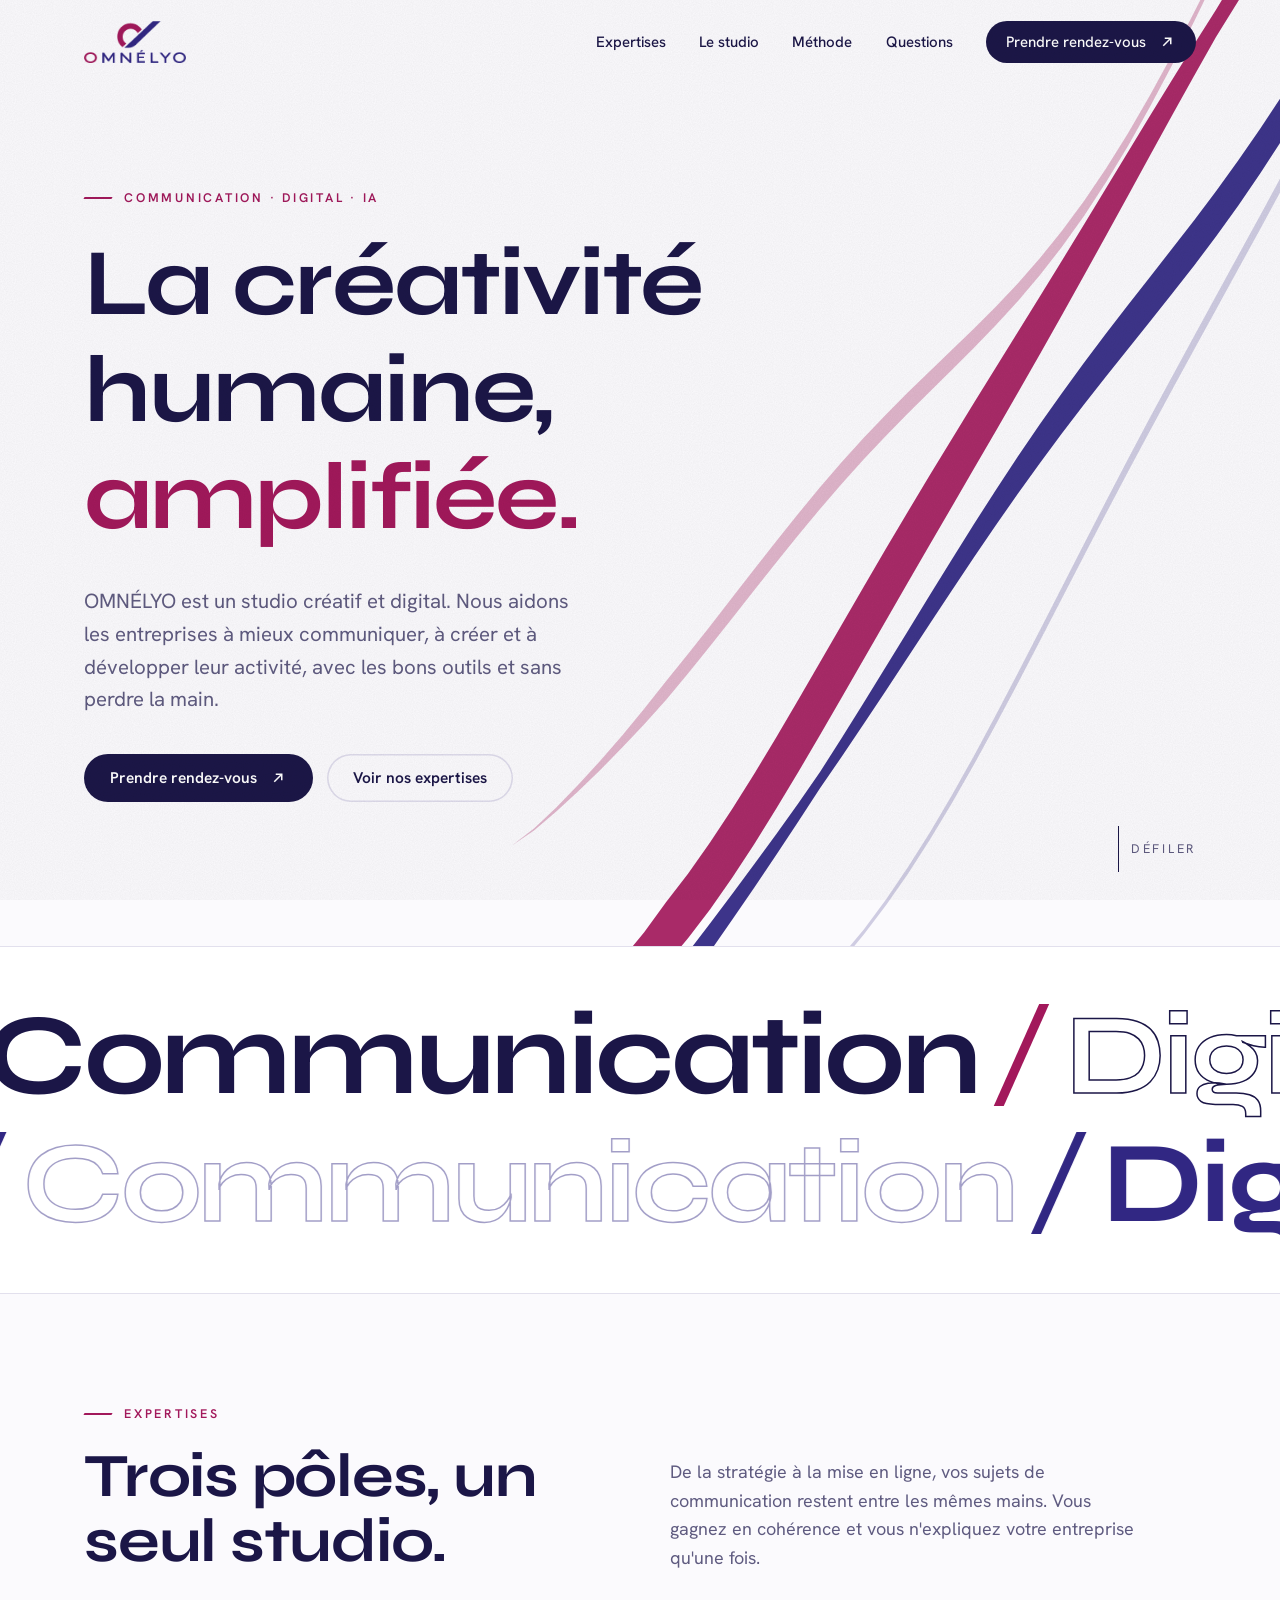
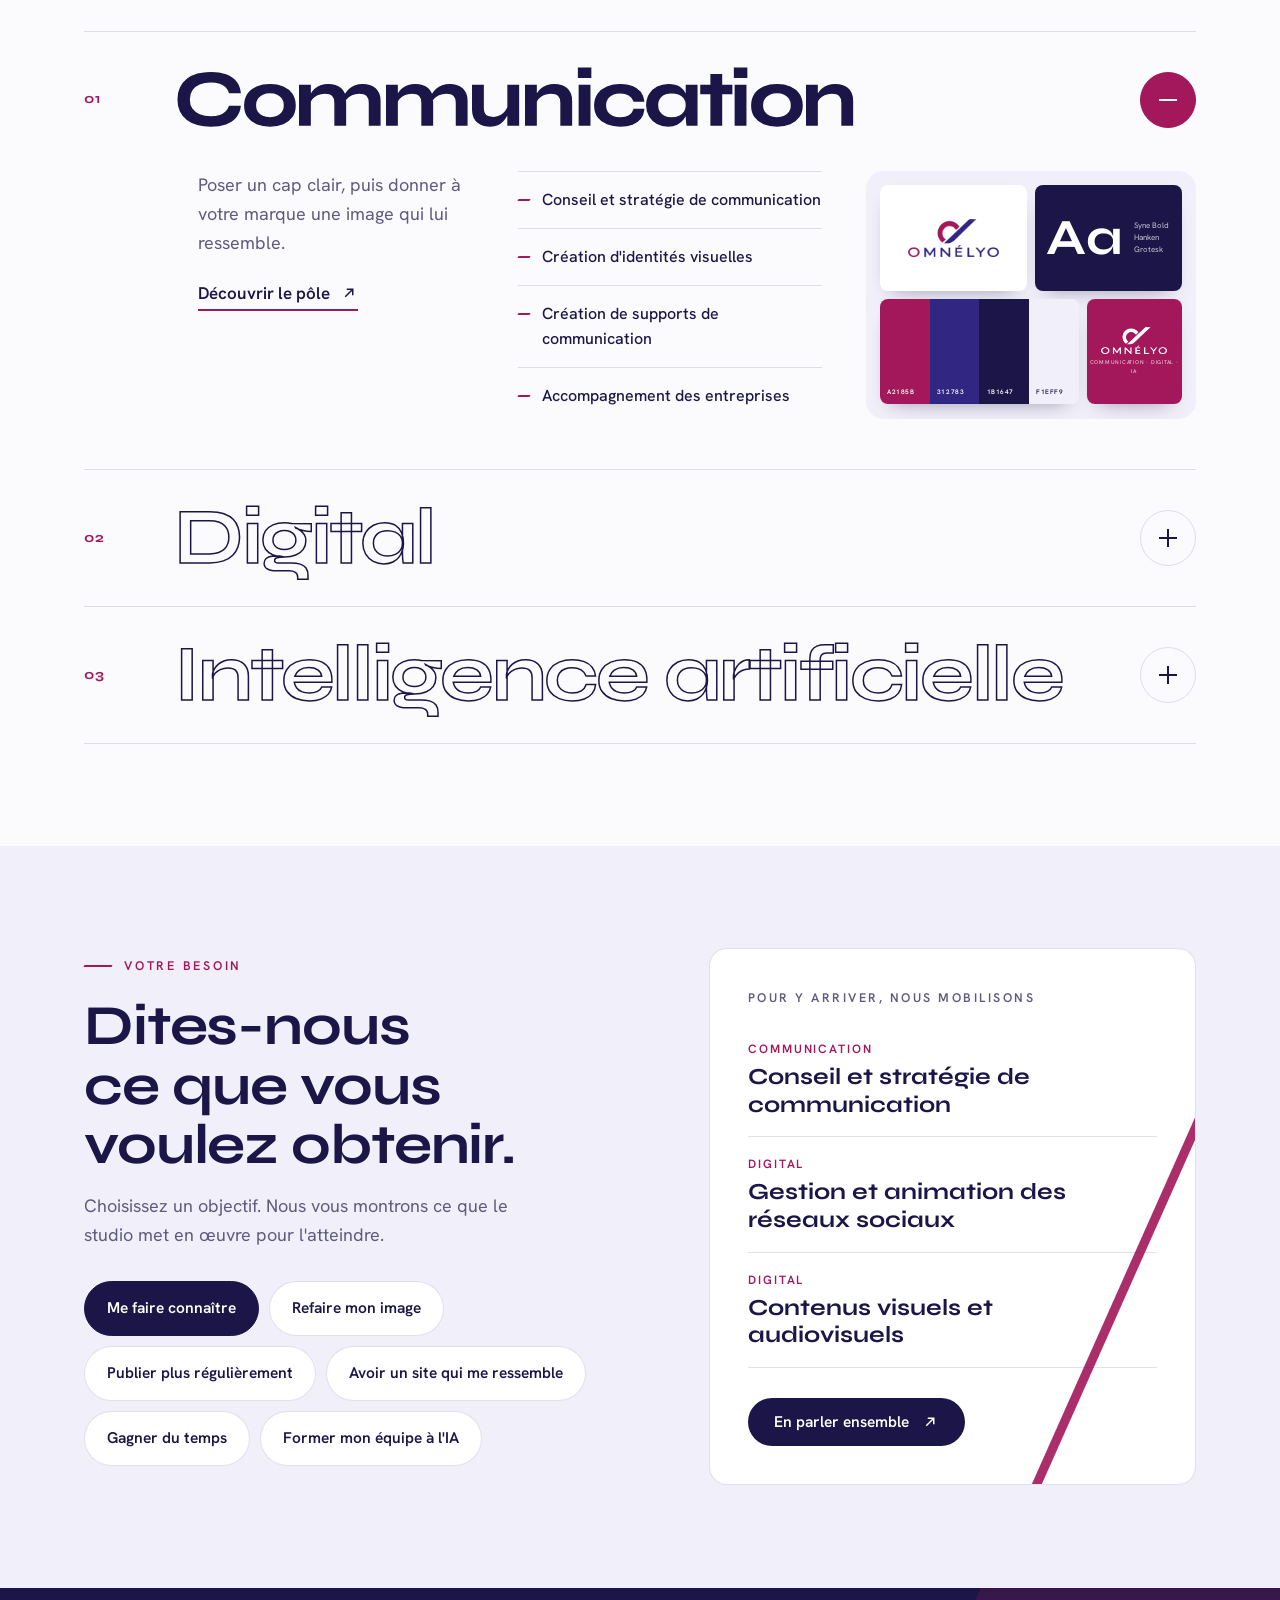
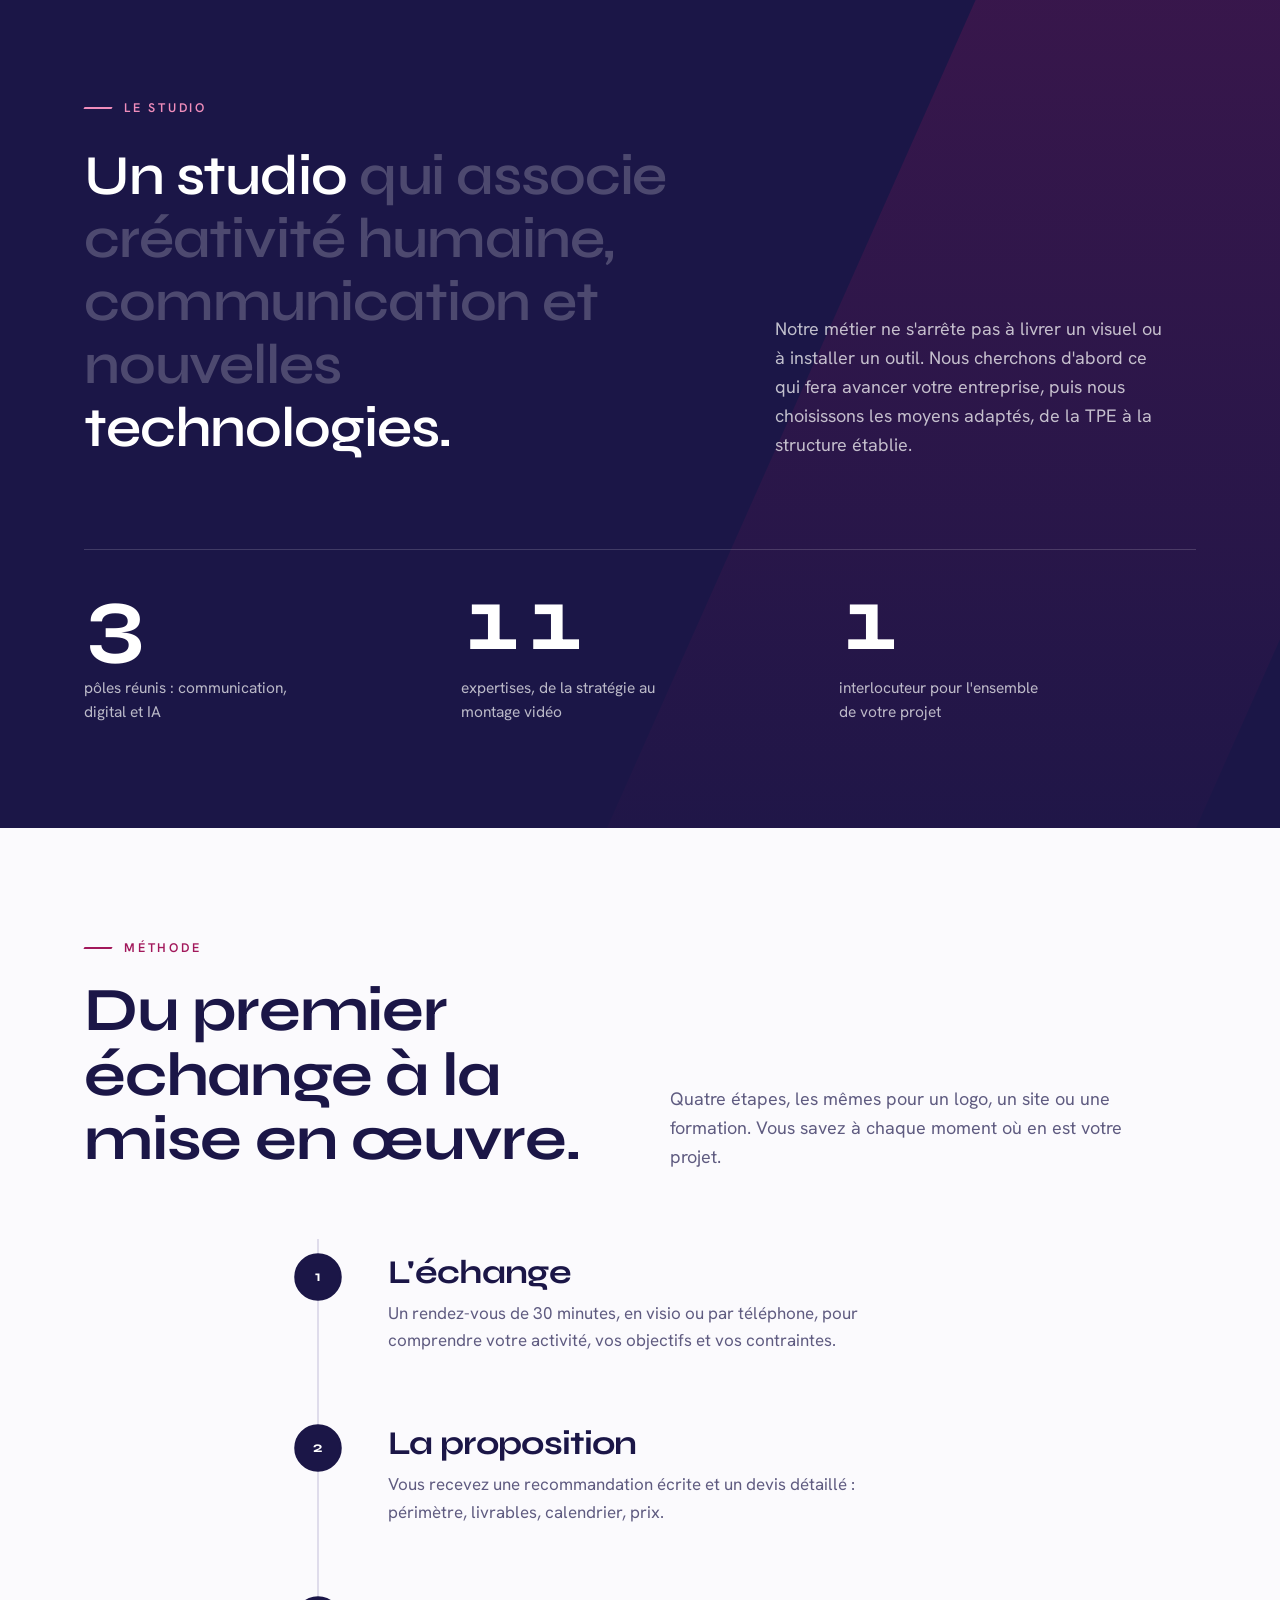
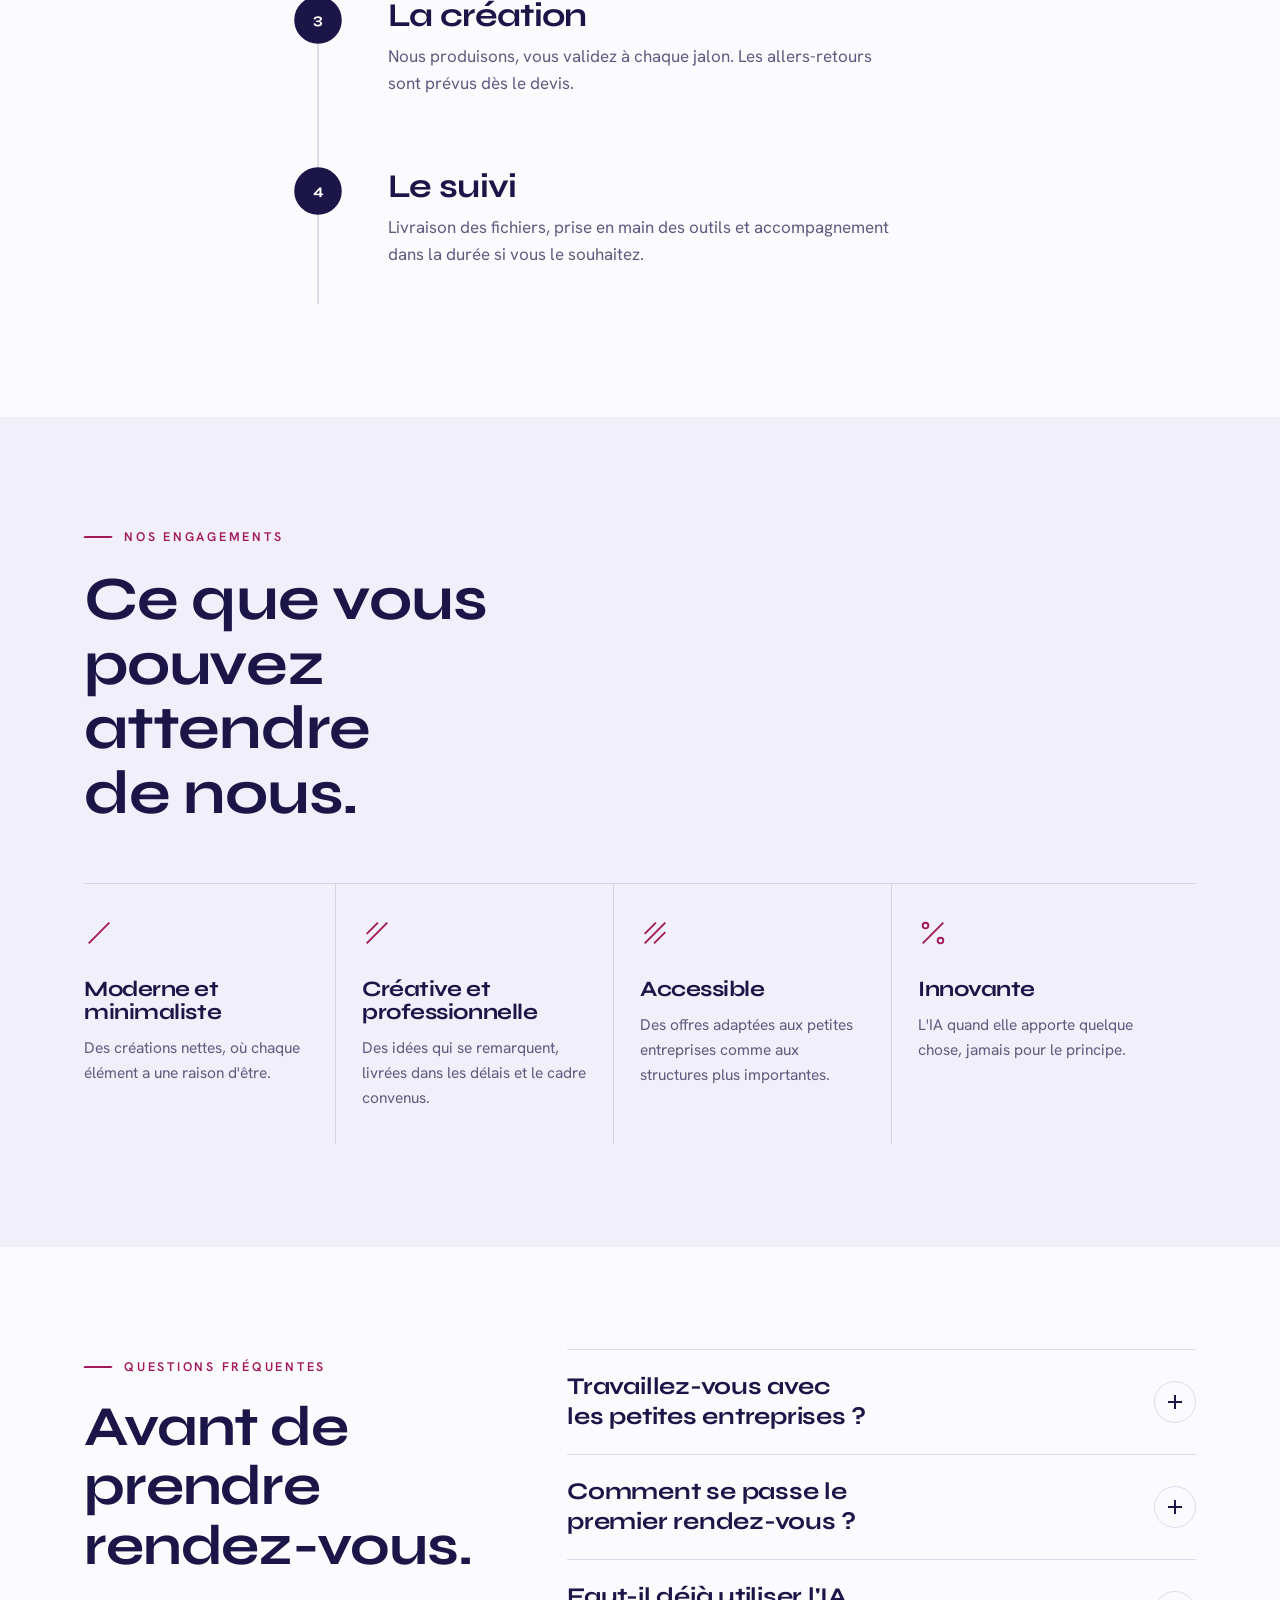
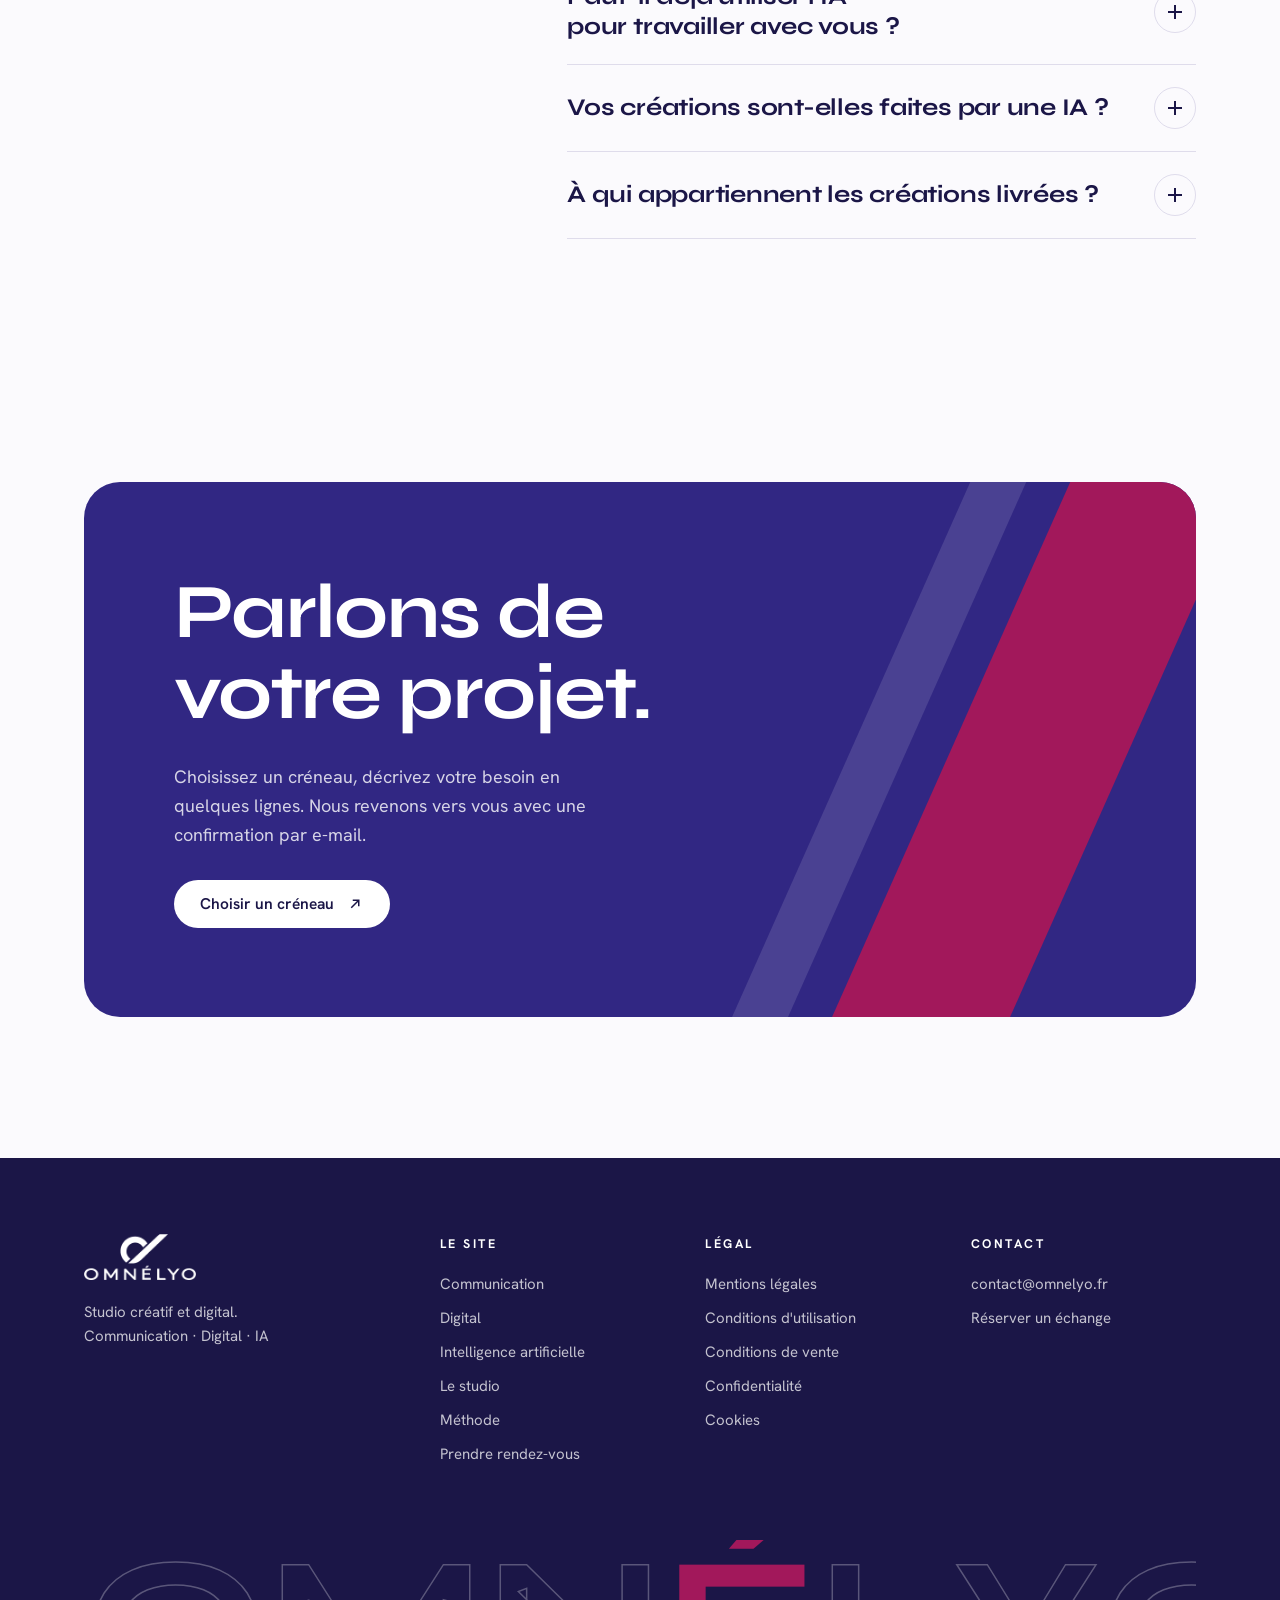
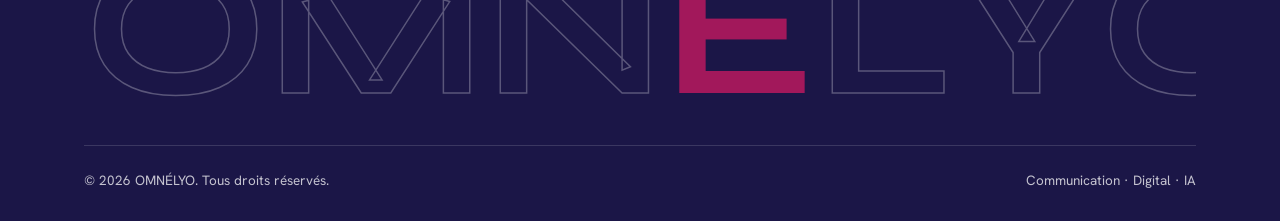
==== index.html @ 874dddf2 "Site vitrine OMNÉLYO : accueil, pôles, rendez-vous, pages légales Co-Authored-By: Claude Fable 5.2 <" ====
<!DOCTYPE html>
<html lang="fr">
<head>
<meta charset="utf-8">
<meta name="viewport" content="width=device-width, initial-scale=1">
<title>OMNÉLYO Studio</title>
<meta name="description" content="OMNÉLYO, studio créatif et digital : communication, digital et intelligence artificielle pour aider les entreprises à mieux communiquer, créer et se développer.">
<meta property="og:title" content="OMNÉLYO — Communication · Digital · IA">
<meta property="og:description" content="Studio créatif et digital qui associe créativité humaine, communication et nouvelles technologies.">
<meta name="theme-color" content="#1B1647">
<link rel="icon" href="assets/logo-omnelyo.webp">
<link rel="preconnect" href="https://fonts.googleapis.com">
<link rel="preconnect" href="https://fonts.gstatic.com" crossorigin>
<link href="https://fonts.googleapis.com/css2?family=Hanken+Grotesk:wght@400;500;600&family=Syne:wght@600;700&display=swap" rel="stylesheet">
<link rel="stylesheet" href="css/style.css">
</head>
<body>
<div class="curtain" aria-hidden="true"><i></i><i></i></div>
<div class="progress" aria-hidden="true"></div>

<header class="header">
  <div class="wrap header__in">
    <a class="brand" href="#accueil" aria-label="OMNÉLYO, retour à l'accueil"><img src="assets/logo-omnelyo.webp" alt="OMNÉLYO" width="248" height="102"></a>
    <button class="burger" aria-label="Ouvrir le menu" aria-expanded="false" aria-controls="menu"><span></span><span></span></button>
    <nav class="nav" id="menu" aria-label="Navigation principale">
      <a href="#expertises">Expertises</a>
      <a href="#studio">Le studio</a>
      <a href="#methode">Méthode</a>
      <a href="#questions">Questions</a>
      <a class="btn btn--sm" href="#rendez-vous">Prendre rendez-vous <svg class="arrow" viewBox="0 0 24 24" fill="none" stroke="currentColor" stroke-width="2" aria-hidden="true"><path d="M7 17 17 7M9 7h8v8"/></svg></a>
    </nav>
  </div>
</header>

<main id="main">
<!-- ============================ ACCUEIL ============================ -->
<div class="view" data-view="accueil">

  <section class="hero">
    <canvas id="ribbons" aria-hidden="true"></canvas>
    <div class="wrap">
      <p class="eyebrow fade-in d0">Communication · Digital · IA</p>
      <h1>
        <span class="line"><span>La créativité</span></span>
        <span class="line"><span>humaine,</span></span>
        <span class="line"><span><em>amplifiée.</em></span></span>
      </h1>
      <p class="hero__lead fade-in">OMNÉLYO est un studio créatif et digital. Nous aidons les entreprises à mieux communiquer, à créer et à développer leur activité, avec les bons outils et sans perdre la main.</p>
      <div class="hero__cta fade-in d2">
        <a class="btn" href="#rendez-vous">Prendre rendez-vous <svg class="arrow" viewBox="0 0 24 24" fill="none" stroke="currentColor" stroke-width="2" aria-hidden="true"><path d="M7 17 17 7M9 7h8v8"/></svg></a>
        <a class="btn btn--ghost" href="#expertises">Voir nos expertises</a>
      </div>
      <div class="hero__meta" aria-hidden="true"><i></i>Défiler</div>
    </div>
  </section>

  <div class="bigtype" aria-hidden="true">
    <div class="bigtype__row" data-dir="1"><span>Communication</span><i></i><span class="o">Digital</span><i></i><span>Intelligence artificielle</span><i></i><span class="o">Création</span><i></i><span>Communication</span><i></i><span class="o">Digital</span><i></i><span>Intelligence artificielle</span><i></i><span class="o">Création</span><i></i><span>Communication</span><i></i><span class="o">Digital</span><i></i><span>Intelligence artificielle</span><i></i><span class="o">Création</span><i></i><span>Communication</span><i></i><span class="o">Digital</span><i></i><span>Intelligence artificielle</span><i></i><span class="o">Création</span><i></i></div>
    <div class="bigtype__row" data-dir="-1"><span>Communication</span><i></i><span class="o">Digital</span><i></i><span>Intelligence artificielle</span><i></i><span class="o">Conseil</span><i></i><span>Communication</span><i></i><span class="o">Digital</span><i></i><span>Intelligence artificielle</span><i></i><span class="o">Conseil</span><i></i><span>Communication</span><i></i><span class="o">Digital</span><i></i><span>Intelligence artificielle</span><i></i><span class="o">Conseil</span><i></i><span>Communication</span><i></i><span class="o">Digital</span><i></i><span>Intelligence artificielle</span><i></i><span class="o">Conseil</span><i></i></div>
  </div>

  <section class="section" id="expertises">
    <div class="wrap">
      <div class="section__head">
        <div class="reveal">
          <p class="eyebrow">Expertises</p>
          <h2>Trois pôles, un seul studio.</h2>
        </div>
        <p class="reveal" style="--i:1">De la stratégie à la mise en ligne, vos sujets de communication restent entre les mêmes mains. Vous gagnez en cohérence et vous n'expliquez votre entreprise qu'une fois.</p>
      </div>

      <div class="xp reveal" data-acc="one">
        <div class="xp__item is-open">
          <h3><button class="xp__head" type="button" aria-expanded="true"><span class="xp__num">01</span><span class="xp__title">Communication</span><span class="xp__sign"></span></button></h3>
          <div class="xp__panel"><div><div class="xp__body"><span></span><div><p>Poser un cap clair, puis donner à votre marque une image qui lui ressemble.</p><a class="link" href="#communication">Découvrir le pôle <svg class="arrow" viewBox="0 0 24 24" fill="none" stroke="currentColor" stroke-width="2" aria-hidden="true"><path d="M7 17 17 7M9 7h8v8"/></svg></a></div><ul><li style="--i:0">Conseil et stratégie de communication</li><li style="--i:1">Création d'identités visuelles</li><li style="--i:2">Création de supports de communication</li><li style="--i:3">Accompagnement des entreprises</li></ul><a class="art" data-art="brand" href="#communication" aria-label="Découvrir le pôle"></a></div></div></div>
        </div>
        <div class="xp__item">
          <h3><button class="xp__head" type="button" aria-expanded="false"><span class="xp__num">02</span><span class="xp__title">Digital</span><span class="xp__sign"></span></button></h3>
          <div class="xp__panel"><div><div class="xp__body"><span></span><div><p>Être présent là où vos clients vous cherchent, avec des contenus qui donnent envie.</p><a class="link" href="#digital">Découvrir le pôle <svg class="arrow" viewBox="0 0 24 24" fill="none" stroke="currentColor" stroke-width="2" aria-hidden="true"><path d="M7 17 17 7M9 7h8v8"/></svg></a></div><ul><li style="--i:0">Gestion et animation des réseaux sociaux</li><li style="--i:1">Contenus visuels et audiovisuels</li><li style="--i:2">Montage vidéo</li><li style="--i:3">Création de sites internet</li></ul><a class="art" data-art="social" href="#digital" aria-label="Découvrir le pôle"></a></div></div></div>
        </div>
        <div class="xp__item">
          <h3><button class="xp__head" type="button" aria-expanded="false"><span class="xp__num">03</span><span class="xp__title">Intelligence artificielle</span><span class="xp__sign"></span></button></h3>
          <div class="xp__panel"><div><div class="xp__body"><span></span><div><p>Adopter l'IA de façon utile et maîtrisée, au service de vos équipes.</p><a class="link" href="#ia">Découvrir le pôle <svg class="arrow" viewBox="0 0 24 24" fill="none" stroke="currentColor" stroke-width="2" aria-hidden="true"><path d="M7 17 17 7M9 7h8v8"/></svg></a></div><ul><li style="--i:0">Accompagnement à l'utilisation des outils IA</li><li style="--i:1">Formation et conseil</li><li style="--i:2">Optimisation des méthodes de travail</li><li style="--i:3">Intégration de l'IA dans vos processus de communication</li></ul><a class="art" data-art="ia" href="#ia" aria-label="Découvrir le pôle"></a></div></div></div>
        </div>
        </div>
    </div>
  </section>

  <section class="section match">
    <div class="wrap match__grid">
      <div class="reveal">
        <p class="eyebrow">Votre besoin</p>
        <h2 class="match__lead">Dites-nous ce que vous voulez obtenir.</h2>
        <p class="match__sub">Choisissez un objectif. Nous vous montrons ce que le studio met en œuvre pour l'atteindre.</p>
        <div class="goals" id="goals" role="group" aria-label="Votre objectif"></div>
      </div>
      <div class="match__card reveal" style="--i:1" aria-live="polite">
        <p class="match__for">Pour y arriver, nous mobilisons</p>
        <ul id="match-list"></ul>
        <a class="btn" href="#rendez-vous">En parler ensemble <svg class="arrow" viewBox="0 0 24 24" fill="none" stroke="currentColor" stroke-width="2" aria-hidden="true"><path d="M7 17 17 7M9 7h8v8"/></svg></a>
      </div>
    </div>
  </section>

  <section class="section studio" id="studio">
    <div class="wrap">
      <p class="eyebrow reveal">Le studio</p>
      <div class="studio__grid">
        <p class="studio__quote">Un studio qui associe créativité humaine, communication et nouvelles technologies.</p>
        <p class="reveal">Notre métier ne s'arrête pas à livrer un visuel ou à installer un outil. Nous cherchons d'abord ce qui fera avancer votre entreprise, puis nous choisissons les moyens adaptés, de la TPE à la structure établie.</p>
      </div>
      <div class="figures">
        <div class="figure reveal"><b data-count="3">3</b><span>pôles réunis : communication, digital et IA</span></div>
        <div class="figure reveal" style="--i:1"><b data-count="12">12</b><span>expertises, de la stratégie au montage vidéo</span></div>
        <div class="figure reveal" style="--i:2"><b data-count="1">1</b><span>interlocuteur pour l'ensemble de votre projet</span></div>
      </div>
    </div>
  </section>

  <section class="section" id="methode">
    <div class="wrap">
      <div class="section__head">
        <div class="reveal">
          <p class="eyebrow">Méthode</p>
          <h2>Du premier échange à la mise en œuvre.</h2>
        </div>
        <p class="reveal" style="--i:1">Quatre étapes, les mêmes pour un logo, un site ou une formation. Vous savez à chaque moment où en est votre projet.</p>
      </div>
      <div class="steps">
        <div class="steps__rail" aria-hidden="true"><i></i></div>
        <div class="step"><div class="step__dot">1</div><div><h3>L'échange</h3><p>Un rendez-vous de <span data-cfg="duration">30 minutes</span>, en visio ou par téléphone, pour comprendre votre activité, vos objectifs et vos contraintes.</p></div></div>
        <div class="step"><div class="step__dot">2</div><div><h3>La proposition</h3><p>Vous recevez une recommandation écrite et un devis détaillé : périmètre, livrables, calendrier, prix.</p></div></div>
        <div class="step"><div class="step__dot">3</div><div><h3>La création</h3><p>Nous produisons, vous validez à chaque jalon. Les allers-retours sont prévus dès le devis.</p></div></div>
        <div class="step"><div class="step__dot">4</div><div><h3>Le suivi</h3><p>Livraison des fichiers, prise en main des outils et accompagnement dans la durée si vous le souhaitez.</p></div></div>
      </div>
    </div>
  </section>

  <section class="section values">
    <div class="wrap">
      <div class="section__head">
        <div class="reveal">
          <p class="eyebrow">Nos engagements</p>
          <h2>Ce que vous pouvez attendre de nous.</h2>
        </div>
      </div>
      <div class="values__grid">
        <div class="value reveal">
          <svg viewBox="0 0 32 32" fill="none" stroke="currentColor" stroke-width="2" aria-hidden="true"><path d="M5 27 27 5"/></svg>
          <h3>Moderne et minimaliste</h3><p>Des créations nettes, où chaque élément a une raison d'être.</p>
        </div>
        <div class="value reveal" style="--i:1">
          <svg viewBox="0 0 32 32" fill="none" stroke="currentColor" stroke-width="2" aria-hidden="true"><path d="M5 27 27 5M5 17 17 5"/></svg>
          <h3>Créative et professionnelle</h3><p>Des idées qui se remarquent, livrées dans les délais et le cadre convenus.</p>
        </div>
        <div class="value reveal" style="--i:2">
          <svg viewBox="0 0 32 32" fill="none" stroke="currentColor" stroke-width="2" aria-hidden="true"><path d="M5 27 27 5M5 17 17 5M15 27 27 15"/></svg>
          <h3>Accessible</h3><p>Des offres adaptées aux petites entreprises comme aux structures plus importantes.</p>
        </div>
        <div class="value reveal" style="--i:3">
          <svg viewBox="0 0 32 32" fill="none" stroke="currentColor" stroke-width="2" aria-hidden="true"><path d="M5 27 27 5"/><circle cx="24" cy="24" r="3"/><circle cx="8" cy="8" r="3"/></svg>
          <h3>Innovante</h3><p>L'IA quand elle apporte quelque chose, jamais pour le principe.</p>
        </div>
      </div>
    </div>
  </section>

  <section class="section" id="questions">
    <div class="wrap faq__grid">
      <div class="reveal">
        <p class="eyebrow">Questions fréquentes</p>
        <h2 class="match__lead">Avant de prendre rendez-vous.</h2>
      </div>
      <div class="xp faq reveal" style="--i:1" data-acc="any">
        <div class="xp__item">
          <h3><button class="xp__head" type="button" aria-expanded="false"><span class="xp__title">Travaillez-vous avec les petites entreprises ?</span><span class="xp__sign"></span></button></h3>
          <div class="xp__panel"><div><p class="faq__text">Oui. Chaque proposition est dimensionnée selon votre taille et votre budget, de l'indépendant à la structure établie. Le devis précise ce qui est inclus.</p></div></div>
        </div>
        <div class="xp__item">
          <h3><button class="xp__head" type="button" aria-expanded="false"><span class="xp__title">Comment se passe le premier rendez-vous ?</span><span class="xp__sign"></span></button></h3>
          <div class="xp__panel"><div><p class="faq__text">Il dure 30 minutes, en visio ou par téléphone. Nous parlons de votre activité, de vos objectifs et de vos contraintes. Vous recevez ensuite une proposition écrite et un devis.</p></div></div>
        </div>
        <div class="xp__item">
          <h3><button class="xp__head" type="button" aria-expanded="false"><span class="xp__title">Faut-il déjà utiliser l'IA pour travailler avec vous ?</span><span class="xp__sign"></span></button></h3>
          <div class="xp__panel"><div><p class="faq__text">Non. Beaucoup de projets n'en ont pas besoin. Quand elle peut vous faire gagner du temps, nous vous accompagnons pas à pas, à votre rythme.</p></div></div>
        </div>
        <div class="xp__item">
          <h3><button class="xp__head" type="button" aria-expanded="false"><span class="xp__title">Vos créations sont-elles faites par une IA ?</span><span class="xp__sign"></span></button></h3>
          <div class="xp__panel"><div><p class="faq__text">L'IA est un outil parmi d'autres. Chaque livrable est pensé, relu et validé par une personne, et nous vous indiquons les outils utilisés si vous le demandez.</p></div></div>
        </div>
        <div class="xp__item">
          <h3><button class="xp__head" type="button" aria-expanded="false"><span class="xp__title">À qui appartiennent les créations livrées ?</span><span class="xp__sign"></span></button></h3>
          <div class="xp__panel"><div><p class="faq__text">À vous, une fois la prestation réglée, pour les usages prévus au devis. Le détail figure dans nos <a href="#cgv">conditions de vente</a>.</p></div></div>
        </div>
        </div>
    </div>
  </section>

  <section class="cta">
    <div class="wrap">
      <div class="cta__box reveal">
        <h2>Parlons de votre projet.</h2>
        <p>Choisissez un créneau, décrivez votre besoin en quelques lignes. Nous revenons vers vous avec une confirmation par e-mail.</p>
        <div><a class="btn btn--light" href="#rendez-vous">Choisir un créneau <svg class="arrow" viewBox="0 0 24 24" fill="none" stroke="currentColor" stroke-width="2" aria-hidden="true"><path d="M7 17 17 7M9 7h8v8"/></svg></a></div>
      </div>
    </div>
  </section>
</div>

<!-- ============================ RENDEZ-VOUS ============================ -->
<div class="view" data-view="rendez-vous">
  <section class="page">
    <div class="wrap">
      <div class="page__head">
        <p class="eyebrow">Rendez-vous</p>
        <h1>Réservez un premier échange.</h1>
        <p><span data-cfg="duration">30 minutes</span> pour faire le point sur votre projet. Vous proposez un créneau, nous le confirmons par e-mail.</p>
      </div>

      <div class="booking">
        <form class="booking__main" id="rdv-form" novalidate>
          <ol class="stepper" aria-label="Étapes de la demande">
            <li class="is-on">1. Votre besoin</li><li>2. Le créneau</li><li>3. Vos coordonnées</li>
          </ol>

          <fieldset class="bstep is-current">
            <legend>De quoi souhaitez-vous parler ?</legend>
            <p class="hint">Choisissez le sujet le plus proche de votre besoin.</p>
            <div class="choices">
              <div class="choice"><input type="radio" name="besoin" id="b-com" value="Communication"><label for="b-com"><b>Communication</b><span>Stratégie, identité visuelle, supports.</span></label></div>
              <div class="choice"><input type="radio" name="besoin" id="b-dig" value="Digital"><label for="b-dig"><b>Digital</b><span>Réseaux sociaux, vidéo, site internet.</span></label></div>
              <div class="choice"><input type="radio" name="besoin" id="b-ia" value="Intelligence artificielle"><label for="b-ia"><b>Intelligence artificielle</b><span>Formation, conseil, méthodes de travail.</span></label></div>
              <div class="choice"><input type="radio" name="besoin" id="b-all" value="Projet global ou à définir"><label for="b-all"><b>Je ne sais pas encore</b><span>Un projet global, ou un besoin à préciser ensemble.</span></label></div>
            </div>
            <p class="sub">Format de l'échange</p>
            <div class="choices">
              <div class="choice"><input type="radio" name="format" id="f-visio" value="Visioconférence"><label for="f-visio"><b>Visio</b><span>Le lien vous est envoyé avec la confirmation.</span></label></div>
              <div class="choice"><input type="radio" name="format" id="f-tel" value="Téléphone"><label for="f-tel"><b>Téléphone</b><span>Nous vous appelons à l'heure convenue.</span></label></div>
            </div>
            <div class="bnav"><span></span><button type="button" class="btn" data-next>Continuer <svg class="arrow" viewBox="0 0 24 24" fill="none" stroke="currentColor" stroke-width="2" aria-hidden="true"><path d="M7 17 17 7M9 7h8v8"/></svg></button></div>
          </fieldset>

          <fieldset class="bstep">
            <legend>Quel créneau vous convient ?</legend>
            <p class="hint">Du lundi au vendredi, heure de Paris.</p>
            <p class="sub">Date</p>
            <div class="days" id="rdv-days"></div>
            <p class="sub">Horaire</p>
            <div class="slots" id="rdv-slots"></div>
            <div class="bnav"><button type="button" class="btn btn--ghost" data-prev>Retour</button><button type="button" class="btn" data-next>Continuer <svg class="arrow" viewBox="0 0 24 24" fill="none" stroke="currentColor" stroke-width="2" aria-hidden="true"><path d="M7 17 17 7M9 7h8v8"/></svg></button></div>
          </fieldset>

          <fieldset class="bstep">
            <legend>Vos coordonnées</legend>
            <p class="hint">Pour vous confirmer le rendez-vous.</p>
            <div class="fields">
              <div class="field"><label for="rdv-nom">Nom et prénom</label><input id="rdv-nom" name="nom" autocomplete="name" required></div>
              <div class="field"><label for="rdv-entreprise">Entreprise (facultatif)</label><input id="rdv-entreprise" name="entreprise" autocomplete="organization"></div>
              <div class="field"><label for="rdv-email">E-mail</label><input id="rdv-email" name="email" type="email" autocomplete="email" required></div>
              <div class="field"><label for="rdv-telephone">Téléphone (facultatif)</label><input id="rdv-telephone" name="telephone" type="tel" autocomplete="tel"></div>
              <div class="field field--full"><label for="rdv-message">Votre projet en quelques lignes (facultatif)</label><textarea id="rdv-message" name="message"></textarea></div>
              <label class="consent" for="rdv-consent"><input type="checkbox" id="rdv-consent" name="consent"><span>J'accepte que mes informations soient utilisées pour traiter ma demande de rendez-vous, selon la <a href="#confidentialite">politique de confidentialité</a>.</span></label>
            </div>
            <div class="bnav"><button type="button" class="btn btn--ghost" data-prev>Retour</button><button type="submit" class="btn">Envoyer ma demande <svg class="arrow" viewBox="0 0 24 24" fill="none" stroke="currentColor" stroke-width="2" aria-hidden="true"><path d="M7 17 17 7M9 7h8v8"/></svg></button></div>
          </fieldset>

          <div class="bstep done" id="rdv-done" aria-live="polite">
            <svg class="done__check" viewBox="0 0 64 64" fill="none" stroke="currentColor" stroke-width="3" stroke-linecap="round" stroke-linejoin="round" aria-hidden="true"><circle cx="32" cy="32" r="27"/><path d="M21 33l8 8 15-17"/></svg>
            <h2 id="done-title">Votre demande est prête.</h2>
            <p class="hint" id="done-text"></p>
            <pre id="done-body"></pre>
            <div class="done__actions">
              <a class="btn" id="done-mail" href="#">Ouvrir dans ma messagerie</a>
              <button type="button" class="btn btn--ghost" id="done-copy">Copier la demande</button>
            </div>
            <p class="hint" style="margin-top:20px">Adresse de contact : <a data-cfg="email" href="mailto:contact@omnelyo.fr">contact@omnelyo.fr</a></p>
          </div>

          <p class="error" id="rdv-error" role="alert"></p>
        </form>

        <aside class="recap" aria-label="Récapitulatif">
          <h3>Votre rendez-vous</h3>
          <dl>
            <div><dt>Sujet</dt><dd id="recap-besoin">À choisir</dd></div>
            <div><dt>Format</dt><dd id="recap-format">À choisir</dd></div>
            <div><dt>Créneau souhaité</dt><dd id="recap-date">À choisir</dd></div>
            <div><dt>Durée</dt><dd data-cfg="duration">30 minutes</dd></div>
          </dl>
          <p>Le créneau devient définitif une fois confirmé par e-mail.</p>
        </aside>
      </div>
    </div>
  </section>
</div>

<!-- ============================ MENTIONS LÉGALES ============================ -->
<div class="view" data-view="mentions-legales">
  <section class="page"><div class="wrap">
    <div class="page__head"><p class="eyebrow">Informations légales</p><h1>Mentions légales</h1><p>Qui édite ce site, qui l'héberge et comment nous joindre.</p></div>
    <div class="legal">
      <nav class="legal__nav" aria-label="Pages légales"><a data-nav href="#mentions-legales">Mentions légales</a><a data-nav href="#cgu">Conditions d'utilisation</a><a data-nav href="#cgv">Conditions de vente</a><a data-nav href="#confidentialite">Confidentialité</a><a data-nav href="#cookies">Cookies</a></nav>
      <div class="prose">
        <h2>Éditeur du site</h2>
        <p>Le site OMNÉLYO est édité par :</p>
        <ul>
          <li>Dénomination : OMNÉLYO, <span class="todo">forme juridique à compléter (ex. entrepreneur individuel, SASU)</span></li>
          <li>Responsable : <span class="todo">nom et prénom</span></li>
          <li>Adresse : <span class="todo">adresse du siège ou de domiciliation</span></li>
          <li>SIREN / SIRET : <span class="todo">numéro à compléter</span></li>
          <li>TVA intracommunautaire : <span class="todo">numéro, ou « TVA non applicable, art. 293 B du CGI »</span></li>
          <li>E-mail : <a data-cfg="email" href="mailto:contact@omnelyo.fr">contact@omnelyo.fr</a></li>
          <li>Téléphone : <span class="todo">numéro à compléter</span></li>
        </ul>
        <h2>Directeur de la publication</h2>
        <p><span class="todo">Nom et prénom</span>, en qualité de <span class="todo">fonction</span>.</p>
        <h2>Hébergement</h2>
        <p>Le site est hébergé par <span class="todo">nom de l'hébergeur</span>, <span class="todo">adresse postale</span>, <span class="todo">téléphone ou moyen de contact</span>.</p>
        <h2>Propriété intellectuelle</h2>
        <p>La marque, le logo, les textes, les visuels, les animations et le code de ce site sont la propriété d'OMNÉLYO ou de ses partenaires. Toute reproduction, représentation ou adaptation, totale ou partielle, sans accord écrit préalable est interdite et peut constituer une contrefaçon au sens du Code de la propriété intellectuelle.</p>
        <h2>Liens externes</h2>
        <p>Ce site peut renvoyer vers d'autres sites. OMNÉLYO ne contrôle pas leur contenu et ne peut être tenu responsable des informations qui y sont publiées.</p>
        <h2>Signaler un contenu</h2>
        <p>Pour signaler une erreur ou un contenu qui vous semble illicite, écrivez à <a data-cfg="email" href="mailto:contact@omnelyo.fr">contact@omnelyo.fr</a>.</p>
        <h2>Droit applicable</h2>
        <p>Le site et les présentes mentions sont soumis au droit français.</p>
        <p class="updated">Dernière mise à jour : 16 novembre 2026.</p>
      </div>
    </div>
  </div></section>
</div>

<!-- ============================ CGU ============================ -->
<div class="view" data-view="cgu">
  <section class="page"><div class="wrap">
    <div class="page__head"><p class="eyebrow">Informations légales</p><h1>Conditions générales d'utilisation</h1><p>Les règles qui s'appliquent quand vous naviguez sur ce site et utilisez le formulaire de rendez-vous.</p></div>
    <div class="legal">
      <nav class="legal__nav" aria-label="Pages légales"><a data-nav href="#mentions-legales">Mentions légales</a><a data-nav href="#cgu">Conditions d'utilisation</a><a data-nav href="#cgv">Conditions de vente</a><a data-nav href="#confidentialite">Confidentialité</a><a data-nav href="#cookies">Cookies</a></nav>
      <div class="prose">
        <h2>1. Objet</h2>
        <p>Les présentes conditions générales d'utilisation (CGU) encadrent l'accès au site OMNÉLYO et son utilisation. En naviguant sur le site, vous acceptez ces conditions sans réserve.</p>
        <h2>2. Accès au site</h2>
        <p>Le site est accessible gratuitement à toute personne disposant d'un accès à internet. Les frais de connexion et d'équipement restent à votre charge. OMNÉLYO s'efforce de maintenir le site accessible, sans garantie de disponibilité continue : l'accès peut être suspendu pour maintenance, mise à jour ou en cas de force majeure.</p>
        <h2>3. Contenu du site</h2>
        <p>Les informations publiées présentent l'activité d'OMNÉLYO. Elles sont fournies à titre indicatif, n'ont pas de valeur contractuelle et peuvent être modifiées à tout moment. Seul un devis signé engage OMNÉLYO sur une prestation et un prix.</p>
        <h2>4. Demande de rendez-vous</h2>
        <p>Le formulaire permet de proposer un créneau pour un premier échange. L'envoi d'une demande ne vaut ni confirmation du rendez-vous ni commande : le créneau est définitif après confirmation écrite d'OMNÉLYO. Vous vous engagez à fournir des informations exactes et à prévenir en cas d'empêchement.</p>
        <h2>5. Comportement de l'utilisateur</h2>
        <p>Vous vous engagez à utiliser le site conformément à sa destination. Il est notamment interdit :</p>
        <ul>
          <li>de tenter d'accéder au site de manière frauduleuse ou d'en perturber le fonctionnement ;</li>
          <li>d'envoyer par le formulaire des contenus illicites, injurieux ou publicitaires ;</li>
          <li>d'extraire ou de réutiliser les contenus du site sans autorisation.</li>
        </ul>
        <h2>6. Propriété intellectuelle</h2>
        <p>L'ensemble des éléments du site est protégé par le droit de la propriété intellectuelle. Vous disposez d'un simple droit de consultation pour votre usage personnel. Toute autre utilisation nécessite l'accord écrit d'OMNÉLYO.</p>
        <h2>7. Responsabilité</h2>
        <p>OMNÉLYO ne peut être tenu responsable des dommages liés à une interruption du site, à un dysfonctionnement de votre équipement, à l'intrusion d'un tiers ou à l'usage que vous faites des informations publiées. Les liens vers des sites tiers sont fournis pour votre commodité ; leur contenu relève de leurs éditeurs.</p>
        <h2>8. Données personnelles</h2>
        <p>Le traitement de vos données est décrit dans la <a href="#confidentialite">politique de confidentialité</a> et la page <a href="#cookies">cookies</a>.</p>
        <h2>9. Évolution des conditions</h2>
        <p>OMNÉLYO peut modifier les présentes CGU. La version applicable est celle publiée sur le site à la date de votre visite.</p>
        <h2>10. Droit applicable et litiges</h2>
        <p>Les présentes CGU sont soumises au droit français. En cas de différend, une solution amiable est recherchée en priorité. À défaut, les tribunaux français compétents sont saisis.</p>
        <p class="updated">Dernière mise à jour : 16 novembre 2026.</p>
      </div>
    </div>
  </div></section>
</div>

<!-- ============================ CGV ============================ -->
<div class="view" data-view="cgv">
  <section class="page"><div class="wrap">
    <div class="page__head"><p class="eyebrow">Informations légales</p><h1>Conditions générales de vente</h1><p>Le cadre de nos prestations de communication, de création digitale et d'accompagnement IA.</p></div>
    <div class="legal">
      <nav class="legal__nav" aria-label="Pages légales"><a data-nav href="#mentions-legales">Mentions légales</a><a data-nav href="#cgu">Conditions d'utilisation</a><a data-nav href="#cgv">Conditions de vente</a><a data-nav href="#confidentialite">Confidentialité</a><a data-nav href="#cookies">Cookies</a></nav>
      <div class="prose">
        <h2>1. Champ d'application</h2>
        <p>Les présentes conditions générales de vente (CGV) s'appliquent à toutes les prestations réalisées par OMNÉLYO pour ses clients, professionnels ou particuliers. Toute commande implique l'acceptation des CGV en vigueur à la date du devis. Les conditions particulières inscrites au devis prévalent sur les CGV.</p>
        <h2>2. Devis et commande</h2>
        <p>Chaque prestation fait l'objet d'un devis gratuit précisant le périmètre, les livrables, le calendrier et le prix. Le devis est valable <span class="todo">30 jours</span>. La commande est ferme à réception du devis signé, accompagné de l'acompte prévu. Toute demande hors périmètre fait l'objet d'un devis complémentaire.</p>
        <h2>3. Prix</h2>
        <p>Les prix sont exprimés en euros. <span class="todo">Préciser : « hors taxes, TVA en sus au taux en vigueur » ou « TVA non applicable, art. 293 B du CGI »</span>. Les frais engagés pour le compte du client (achats d'images, typographies, impression, hébergement, abonnements à des outils, déplacements) sont facturés en supplément après accord.</p>
        <h2>4. Paiement</h2>
        <ul>
          <li>Acompte de <span class="todo">30 %</span> à la commande, solde à la livraison.</li>
          <li>Paiement à <span class="todo">30 jours</span> à compter de la date de facture, par virement bancaire.</li>
          <li>Aucun escompte n'est accordé pour paiement anticipé.</li>
        </ul>
        <p>Pour les clients professionnels, tout retard de paiement entraîne de plein droit des pénalités calculées au taux de <span class="todo">trois fois le taux d'intérêt légal</span>, ainsi qu'une indemnité forfaitaire de 40 € pour frais de recouvrement. OMNÉLYO peut suspendre les prestations en cours jusqu'au règlement complet.</p>
        <h2>5. Délais et collaboration du client</h2>
        <p>Les délais indiqués au devis courent à réception de l'acompte et des éléments nécessaires (textes, images, accès, validations). Le client désigne un interlocuteur et répond aux demandes de validation dans un délai raisonnable. Un retard dans la fourniture des éléments ou des validations décale d'autant la livraison.</p>
        <h2>6. Validations et modifications</h2>
        <p>Chaque étape donne lieu à une validation écrite du client. Le devis inclut <span class="todo">deux</span> séries de retours par livrable. Les retours supplémentaires ou les changements d'orientation après validation sont facturés au temps passé, sur la base du tarif indiqué au devis.</p>
        <h2>7. Propriété intellectuelle</h2>
        <p>Les droits d'exploitation sur les créations livrées sont cédés au client après paiement intégral du prix, pour les usages, supports, territoires et durées précisés au devis. Les pistes non retenues, les fichiers de travail et le savoir-faire restent la propriété d'OMNÉLYO, sauf accord contraire. Le client garantit qu'il détient les droits sur les éléments qu'il fournit.</p>
        <p>Sauf opposition écrite du client, OMNÉLYO peut citer la réalisation parmi ses références.</p>
        <h2>8. Outils d'intelligence artificielle</h2>
        <p>OMNÉLYO peut utiliser des outils d'intelligence artificielle dans ses méthodes de travail. Les livrables sont toujours relus, corrigés et validés par une personne. Aucune donnée confidentielle du client n'est saisie dans un outil tiers sans son accord. Sur demande, OMNÉLYO indique les outils utilisés pour une prestation. Le client est informé que le régime juridique des contenus produits avec l'aide de l'IA peut limiter leur protection par le droit d'auteur.</p>
        <h2>9. Formations et accompagnement</h2>
        <p>Les dates de formation sont fixées d'un commun accord. Toute annulation par le client moins de <span class="todo">7 jours</span> avant la session peut donner lieu à la facturation de <span class="todo">50 %</span> du prix. Les supports remis sont réservés à l'usage interne du client.</p>
        <h2>10. Sites internet et comptes tiers</h2>
        <p>Les noms de domaine, hébergements et comptes sur les réseaux sociaux sont ouverts au nom du client, qui en reste titulaire. Le respect des obligations légales propres à l'activité du client (mentions légales, données personnelles, contenus publiés) relève de sa responsabilité. La maintenance d'un site après livraison fait l'objet d'un contrat distinct.</p>
        <h2>11. Responsabilité</h2>
        <p>OMNÉLYO est tenu à une obligation de moyens. Aucun résultat commercial, d'audience ou de référencement n'est garanti. La responsabilité d'OMNÉLYO est limitée aux dommages directs et plafonnée au montant payé pour la prestation concernée. Elle ne peut être engagée pour un retard ou une inexécution dus au client, à un prestataire tiers ou à un cas de force majeure.</p>
        <h2>12. Confidentialité</h2>
        <p>Chaque partie garde confidentielles les informations non publiques reçues de l'autre dans le cadre de la prestation, pendant sa durée et <span class="todo">trois ans</span> après son terme.</p>
        <h2>13. Résiliation</h2>
        <p>En cas de manquement grave d'une partie, non réparé dans les 15 jours suivant une mise en demeure écrite, l'autre partie peut résilier la commande. Le travail déjà réalisé reste dû. Si le client abandonne le projet, l'acompte reste acquis à OMNÉLYO et les travaux effectués au-delà sont facturés.</p>
        <h2>14. Clients particuliers</h2>
        <p>Le client consommateur qui commande à distance dispose d'un délai de rétractation de 14 jours à compter de la signature du devis, sauf si la prestation a été pleinement exécutée avant la fin de ce délai avec son accord exprès, ou s'il s'agit d'un contenu réalisé selon ses spécifications. En cas de litige non résolu, il peut saisir gratuitement le médiateur de la consommation : <span class="todo">nom et coordonnées du médiateur</span>.</p>
        <h2>15. Droit applicable et litiges</h2>
        <p>Les présentes CGV sont soumises au droit français. Les parties recherchent d'abord une solution amiable. À défaut, et pour les clients professionnels, le litige relève des tribunaux de <span class="todo">ville du siège</span>.</p>
        <p class="updated">Dernière mise à jour : 16 novembre 2026.</p>
      </div>
    </div>
  </div></section>
</div>

<!-- ============================ CONFIDENTIALITÉ ============================ -->
<div class="view" data-view="confidentialite">
  <section class="page"><div class="wrap">
    <div class="page__head"><p class="eyebrow">Informations légales</p><h1>Politique de confidentialité</h1><p>Quelles données nous recueillons, pourquoi, combien de temps, et comment exercer vos droits (RGPD).</p></div>
    <div class="legal">
      <nav class="legal__nav" aria-label="Pages légales"><a data-nav href="#mentions-legales">Mentions légales</a><a data-nav href="#cgu">Conditions d'utilisation</a><a data-nav href="#cgv">Conditions de vente</a><a data-nav href="#confidentialite">Confidentialité</a><a data-nav href="#cookies">Cookies</a></nav>
      <div class="prose">
        <h2>Responsable du traitement</h2>
        <p>OMNÉLYO, <span class="todo">nom du responsable et adresse</span>. Contact : <a data-cfg="email" href="mailto:contact@omnelyo.fr">contact@omnelyo.fr</a>.</p>
        <h2>Données recueillies</h2>
        <div class="table"><table>
          <thead><tr><th>Données</th><th>Finalité</th><th>Base légale</th><th>Conservation</th></tr></thead>
          <tbody>
            <tr><td>Nom, entreprise, e-mail, téléphone, sujet, créneau souhaité, message</td><td>Traiter votre demande de rendez-vous et y répondre</td><td>Mesures précontractuelles prises à votre demande</td><td>3 ans après le dernier contact</td></tr>
            <tr><td>Coordonnées et échanges liés à une prestation</td><td>Exécuter le contrat, assurer le suivi</td><td>Exécution du contrat</td><td>Durée de la relation, puis 5 ans</td></tr>
            <tr><td>Devis, factures</td><td>Obligations comptables</td><td>Obligation légale</td><td>10 ans</td></tr>
          </tbody>
        </table></div>
        <p>Seules les données utiles à votre demande sont recueillies. Les champs facultatifs sont indiqués dans le formulaire.</p>
        <h2>Destinataires</h2>
        <p>Vos données sont destinées à OMNÉLYO. Elles peuvent être traitées par des prestataires techniques agissant pour son compte : hébergeur du site, service de messagerie, <span class="todo">service de formulaire ou d'agenda, le cas échéant</span>. Elles ne sont ni vendues ni cédées à des tiers.</p>
        <h2>Transferts hors Union européenne</h2>
        <p>Certains prestataires techniques peuvent être établis hors de l'Union européenne. Dans ce cas, le transfert est encadré par une décision d'adéquation ou par les clauses contractuelles types de la Commission européenne. Les polices de caractères du site sont chargées depuis Google Fonts, ce qui transmet votre adresse IP à Google lors de l'affichage.</p>
        <h2>Vos droits</h2>
        <p>Vous disposez d'un droit d'accès, de rectification, d'effacement, de limitation, d'opposition et de portabilité de vos données. Vous pouvez aussi définir des directives sur leur sort après votre décès. Pour exercer ces droits, écrivez à <a data-cfg="email" href="mailto:contact@omnelyo.fr">contact@omnelyo.fr</a>. Une réponse vous est apportée dans un délai d'un mois.</p>
        <p>Si vous estimez que vos droits ne sont pas respectés, vous pouvez adresser une réclamation à la CNIL, 3 place de Fontenoy, 75007 Paris, <a href="https://www.cnil.fr" rel="noopener">www.cnil.fr</a>.</p>
        <h2>Sécurité</h2>
        <p>OMNÉLYO met en œuvre des mesures techniques et d'organisation adaptées pour protéger vos données : accès restreint, mots de passe robustes, connexion chiffrée (HTTPS).</p>
        <h2>Mise à jour</h2>
        <p>Cette politique peut évoluer. La version en vigueur est celle publiée sur cette page.</p>
        <p class="updated">Dernière mise à jour : 16 novembre 2026.</p>
      </div>
    </div>
  </div></section>
</div>

<!-- ============================ COOKIES ============================ -->
<div class="view" data-view="cookies">
  <section class="page"><div class="wrap">
    <div class="page__head"><p class="eyebrow">Informations légales</p><h1>Cookies</h1><p>Ce site fonctionne sans cookie publicitaire ni mesure d'audience.</p></div>
    <div class="legal">
      <nav class="legal__nav" aria-label="Pages légales"><a data-nav href="#mentions-legales">Mentions légales</a><a data-nav href="#cgu">Conditions d'utilisation</a><a data-nav href="#cgv">Conditions de vente</a><a data-nav href="#confidentialite">Confidentialité</a><a data-nav href="#cookies">Cookies</a></nav>
      <div class="prose">
        <h2>Qu'est-ce qu'un cookie ?</h2>
        <p>Un cookie est un petit fichier déposé sur votre appareil lors de la visite d'un site. Il sert par exemple à mémoriser un choix ou à mesurer la fréquentation.</p>
        <h2>Ce que fait ce site</h2>
        <ul>
          <li>Aucun cookie publicitaire ou de suivi n'est déposé.</li>
          <li>Aucun outil de mesure d'audience n'est installé.</li>
          <li>Les polices de caractères sont chargées depuis Google Fonts. Ce service ne dépose pas de cookie mais reçoit votre adresse IP.</li>
        </ul>
        <p>Dans ces conditions, aucun bandeau de consentement n'est nécessaire.</p>
        <h2>Si cela change</h2>
        <p>Si OMNÉLYO ajoute un outil soumis à consentement (statistiques, vidéo intégrée, agenda en ligne), un bandeau vous permettra d'accepter ou de refuser avant tout dépôt, et cette page sera mise à jour. Votre choix sera conservé 6 mois au plus.</p>
        <h2>Régler votre navigateur</h2>
        <p>Vous pouvez à tout moment bloquer ou supprimer les cookies depuis les réglages de votre navigateur.</p>
        <p class="updated">Dernière mise à jour : 16 novembre 2026.</p>
      </div>
    </div>
  </div></section>
</div>
</main>

<footer class="footer">
  <div class="wrap">
    <div class="footer__grid">
      <div>
        <img class="footer__logo" src="assets/logo-omnelyo.webp" alt="OMNÉLYO" width="248" height="102">
        <p>Studio créatif et digital.<br>Communication · Digital · IA</p>
      </div>
      <div><h4>Le site</h4><ul><li><a href="#communication">Communication</a></li><li><a href="#digital">Digital</a></li><li><a href="#ia">Intelligence artificielle</a></li><li><a href="#studio">Le studio</a></li><li><a href="#methode">Méthode</a></li><li><a href="#rendez-vous">Prendre rendez-vous</a></li></ul></div>
      <div><h4>Légal</h4><ul><li><a href="#mentions-legales">Mentions légales</a></li><li><a href="#cgu">Conditions d'utilisation</a></li><li><a href="#cgv">Conditions de vente</a></li><li><a href="#confidentialite">Confidentialité</a></li><li><a href="#cookies">Cookies</a></li></ul></div>
      <div><h4>Contact</h4><ul><li><a data-cfg="email" href="mailto:contact@omnelyo.fr">contact@omnelyo.fr</a></li><li><a href="#rendez-vous">Réserver un échange</a></li></ul></div>
    </div>
    <div class="wordmark reveal" aria-hidden="true"><span style="--i:0">O</span><span style="--i:1">M</span><span style="--i:2">N</span><span style="--i:3">É</span><span style="--i:4">L</span><span style="--i:5">Y</span><span style="--i:6">O</span></div>
    <div class="footer__base"><span>© <span data-year>2026</span> OMNÉLYO. Tous droits réservés.</span><span>Communication · Digital · IA</span></div>
  </div>
</footer>

<script src="js/main.js"></script>
</body>
</html>
---- css/style.css ----
/* OMNÉLYO — feuille de style
   Idée de mise en page : papier clair, encre indigo, un seul geste fort
   (les rubans diagonaux du logo) et beaucoup d'air autour. */
:root {
  color-scheme: light;
  --paper: #FBFAFD;
  --mist: #F1EFF9;
  --ink: #1B1647;
  --indigo: #312783;
  --magenta: #A2185B;
  --muted: #5F5B80;
  --line: rgba(49, 39, 131, .14);
  --white: #fff;
  --font-display: "Syne", "Trebuchet MS", "Segoe UI", sans-serif;
  --font-body: "Hanken Grotesk", "Segoe UI", system-ui, sans-serif;
  --gutter: clamp(20px, 5vw, 72px);
  --max: 1240px;
  --ease: cubic-bezier(.2, .7, .1, 1);
  --radius: 18px;
}

*, *::before, *::after { box-sizing: border-box; }
html { scroll-behavior: smooth; -webkit-text-size-adjust: 100%; }
body {
  margin: 0;
  background: var(--paper);
  color: var(--ink);
  font-family: var(--font-body);
  font-size: 17px;
  line-height: 1.6;
  -webkit-font-smoothing: antialiased;
  overflow-x: hidden;
}
img { max-width: 100%; display: block; }
a { color: inherit; }
h1, h2, h3 { font-family: var(--font-display); line-height: 1.05; margin: 0; text-wrap: balance; letter-spacing: -.02em; }
p { margin: 0; }
ul, ol { margin: 0; padding: 0; list-style: none; }
button { font: inherit; color: inherit; cursor: pointer; }
:focus-visible { outline: 2px solid var(--magenta); outline-offset: 3px; border-radius: 4px; }
::selection { background: var(--magenta); color: var(--white); }

.wrap { width: 100%; max-width: var(--max); margin: 0 auto; padding: 0 var(--gutter); }
.eyebrow {
  font-size: 12.5px; font-weight: 600; letter-spacing: .22em; text-transform: uppercase;
  color: var(--magenta); display: inline-flex; align-items: center; gap: 12px;
}
.eyebrow::before { content: ""; width: 28px; height: 2px; background: currentColor; transform: skewX(-30deg); }

/* ---------- Barre de progression + en-tête ---------- */
.progress { position: fixed; inset: 0 0 auto 0; height: 3px; z-index: 60; background: linear-gradient(90deg, var(--magenta), var(--indigo)); transform-origin: 0 50%; transform: scaleX(0); }
.header {
  position: fixed; inset: 0 0 auto 0; z-index: 50;
  transition: background .4s, box-shadow .4s, backdrop-filter .4s;
}
.header__in { display: flex; align-items: center; justify-content: space-between; gap: 24px; height: 84px; transition: height .4s var(--ease); }
.header.is-scrolled { background: rgba(251, 250, 253, .86); backdrop-filter: blur(14px); -webkit-backdrop-filter: blur(14px); box-shadow: 0 1px 0 var(--line); }
.header.is-scrolled .header__in { height: 66px; }
.brand img { height: 42px; width: auto; transition: height .4s var(--ease); }
.header.is-scrolled .brand img { height: 34px; }
.nav { display: flex; align-items: center; gap: clamp(18px, 2.6vw, 38px); }
.nav a { text-decoration: none; font-size: 15px; font-weight: 500; position: relative; }
.nav a:not(.btn) { padding: 6px 0; }
.nav a:not(.btn)::after { content: ""; position: absolute; left: 0; right: 0; bottom: 0; height: 2px; background: var(--magenta); transform: scaleX(0); transform-origin: 100% 50%; transition: transform .45s var(--ease); }
.nav a:not(.btn):hover::after, .nav a.is-active::after { transform: scaleX(1); transform-origin: 0 50%; }
.burger { display: none; width: 44px; height: 44px; border: 1px solid var(--line); border-radius: 50%; background: var(--white); position: relative; }
.burger span { position: absolute; left: 13px; right: 13px; height: 2px; background: var(--ink); transition: transform .4s var(--ease), top .4s var(--ease); }
.burger span:first-child { top: 17px; } .burger span:last-child { top: 25px; }
.burger[aria-expanded="true"] span:first-child { top: 21px; transform: rotate(45deg); }
.burger[aria-expanded="true"] span:last-child { top: 21px; transform: rotate(-45deg); }

/* ---------- Boutons ---------- */
.btn {
  --bg: var(--ink); --fg: var(--white);
  display: inline-flex; align-items: center; gap: 12px;
  padding: 15px 26px; border-radius: 999px; border: 0;
  background: var(--bg); color: var(--fg); text-decoration: none;
  font-weight: 600; font-size: 15.5px; line-height: 1;
  position: relative; overflow: hidden; isolation: isolate;
  transition: transform .5s var(--ease), box-shadow .5s var(--ease);
  will-change: transform;
}
.btn::before { content: ""; position: absolute; inset: -1px; z-index: -1; background: var(--magenta); transform: translateX(-102%) skewX(-18deg); transform-origin: 0 0; transition: transform .6s var(--ease); width: 130%; }
.btn:hover::before { transform: translateX(-8%) skewX(-18deg); }
.btn:hover { box-shadow: 0 14px 34px -14px rgba(162, 24, 91, .55); }
.btn .arrow { width: 18px; height: 18px; transition: transform .5s var(--ease); }
.btn:hover .arrow { transform: translate(3px, -3px); }
.btn--ghost { --bg: transparent; --fg: var(--ink); box-shadow: inset 0 0 0 1.5px var(--line); }
.btn--ghost:hover { color: var(--white); }
.btn--light { --bg: var(--white); --fg: var(--ink); }
.btn--light:hover { color: var(--white); }
.btn--sm { padding: 12px 20px; font-size: 14.5px; }

/* ---------- Héros ---------- */
.hero { position: relative; padding: clamp(150px, 20vh, 220px) 0 clamp(120px, 20vh, 220px); overflow: hidden; }
.hero canvas { position: absolute; inset: 0; width: 100%; height: 100%; pointer-events: none; }
.hero .wrap { position: relative; }
.hero h1 { font-size: clamp(42px, 7.4vw, 108px); font-weight: 700; max-width: 12ch; margin: 26px 0 30px; }
.hero h1 em { font-style: normal; color: var(--magenta); }
.line { display: block; overflow: hidden; padding-bottom: .08em; }
.line > span { display: block; transform: translateY(105%); animation: rise 1.1s var(--ease) forwards; }
.line:nth-child(2) > span { animation-delay: .1s; } .line:nth-child(3) > span { animation-delay: .2s; } .line:nth-child(4) > span { animation-delay: .3s; }
@keyframes rise { to { transform: none; } }
.hero__lead { font-size: clamp(17px, 1.6vw, 21px); max-width: 46ch; color: var(--muted); }
.hero__cta { display: flex; flex-wrap: wrap; gap: 14px; margin-top: 38px; }
.fade-in { opacity: 0; transform: translateY(18px); animation: fadeUp 1s var(--ease) .55s forwards; }
.fade-in.d2 { animation-delay: .7s; } .fade-in.d0 { animation-delay: .05s; }
@keyframes fadeUp { to { opacity: 1; transform: none; } }
.hero__meta { position: absolute; right: var(--gutter); bottom: -70px; font-size: 12.5px; letter-spacing: .22em; text-transform: uppercase; color: var(--muted); display: flex; align-items: center; gap: 12px; }
.hero__meta i { width: 1px; height: 46px; background: var(--ink); display: block; transform-origin: 50% 0; animation: drip 2.2s var(--ease) infinite; }
@keyframes drip { 0% { transform: scaleY(0); } 50% { transform: scaleY(1); transform-origin: 50% 0; } 51% { transform-origin: 50% 100%; } 100% { transform: scaleY(0); transform-origin: 50% 100%; } }

/* ---------- Bandeau défilant ---------- */
.marquee { border-block: 1px solid var(--line); padding: 22px 0; overflow: hidden; background: var(--white); }
.marquee__track { display: flex; width: max-content; gap: 0; animation: slide 38s linear infinite; }
.marquee:hover .marquee__track { animation-play-state: paused; }
.marquee span { font-family: var(--font-display); font-weight: 600; font-size: clamp(18px, 2vw, 26px); white-space: nowrap; padding: 0 26px; display: inline-flex; align-items: center; gap: 52px; }
.marquee span::after { content: ""; width: 3px; height: 26px; background: var(--magenta); transform: skewX(-24deg); }
@keyframes slide { to { transform: translateX(-50%); } }

/* ---------- Sections ---------- */
.section { padding: clamp(84px, 11vw, 160px) 0; position: relative; }
.section__head { display: grid; grid-template-columns: 1fr 1fr; gap: 28px 60px; align-items: end; margin-bottom: clamp(44px, 6vw, 84px); }
.section__head h2 { font-size: clamp(34px, 4.8vw, 66px); font-weight: 700; margin-top: 20px; }

.section__head p:not(.eyebrow) { color: var(--muted); max-width: 48ch; font-size: 18px; }

/* Expertises */
.pillars { display: grid; grid-template-columns: repeat(3, 1fr); gap: 20px; }
.pillar {
  --mx: 50%; --my: 0%;
  position: relative; background: var(--white); border: 1px solid var(--line); border-radius: var(--radius);
  padding: clamp(26px, 3vw, 40px); overflow: hidden; display: flex; flex-direction: column; gap: 22px;
  transition: transform .6s var(--ease), border-color .4s, box-shadow .6s var(--ease);
}
.pillar::before { content: ""; position: absolute; inset: 0; background: radial-gradient(420px circle at var(--mx) var(--my), rgba(162, 24, 91, .10), transparent 60%); opacity: 0; transition: opacity .5s; pointer-events: none; }
.pillar:hover { transform: translateY(-6px); border-color: rgba(162, 24, 91, .35); box-shadow: 0 30px 60px -36px rgba(27, 22, 71, .35); }
.pillar:hover::before { opacity: 1; }
.pillar__num { font-family: var(--font-display); font-size: 14px; font-weight: 700; color: var(--magenta); letter-spacing: .1em; display: flex; justify-content: space-between; align-items: center; }
.pillar__icon { width: 54px; height: 54px; color: var(--indigo); }
.pillar__icon path, .pillar__icon circle, .pillar__icon rect { stroke-dasharray: 200; stroke-dashoffset: 200; transition: stroke-dashoffset 1.6s var(--ease) .2s; }
.is-in .pillar__icon path, .is-in .pillar__icon circle, .is-in .pillar__icon rect { stroke-dashoffset: 0; }
.pillar h3 { font-size: clamp(26px, 2.6vw, 34px); font-weight: 700; }
.pillar > p { color: var(--muted); font-size: 16px; }
.pillar li { padding: 13px 0; border-top: 1px solid var(--line); font-size: 15.5px; font-weight: 500; display: flex; gap: 12px; align-items: baseline; }
.pillar li::before { content: ""; flex: none; width: 10px; height: 2px; background: var(--magenta); transform: translateY(-4px) skewX(-30deg); transition: width .4s var(--ease); }
.pillar li:hover::before { width: 20px; }

/* Studio (fond encre) */
.studio { background: var(--ink); color: var(--white); overflow: hidden; }
.studio::before { content: ""; position: absolute; top: -20%; right: -8%; width: 46vw; height: 140%; background: linear-gradient(180deg, rgba(162, 24, 91, .5), rgba(49, 39, 131, 0)); transform: skewX(-24deg); opacity: .5; pointer-events: none; }
.studio .eyebrow { color: #F08DBB; }
.studio__quote { font-family: var(--font-display); font-weight: 600; font-size: clamp(28px, 4.4vw, 60px); line-height: 1.12; letter-spacing: -.02em; max-width: 19ch; margin: 26px 0 0; position: relative; }
.studio__quote .w { opacity: .22; transition: opacity .5s; }
.studio__quote .w.on { opacity: 1; }
.studio__grid { display: grid; grid-template-columns: 1.5fr 1fr; gap: 60px; align-items: end; position: relative; }
.studio__grid > p:not(.studio__quote) { color: rgba(255, 255, 255, .72); font-size: 18px; max-width: 40ch; }
.figures { display: grid; grid-template-columns: repeat(3, 1fr); gap: 20px; margin-top: clamp(56px, 7vw, 100px); border-top: 1px solid rgba(255, 255, 255, .16); position: relative; }
.figure { padding-top: 26px; }
.figure b { font-family: var(--font-display); font-size: clamp(54px, 7vw, 104px); font-weight: 700; line-height: 1; display: block; font-variant-numeric: tabular-nums; }
.figure span { color: rgba(255, 255, 255, .7); font-size: 15.5px; display: block; margin-top: 10px; max-width: 24ch; }

/* Méthode */
.steps { position: relative; display: grid; gap: 0; max-width: 900px; margin-left: auto; }
.steps__rail { position: absolute; left: 21px; top: 10px; bottom: 10px; width: 2px; background: var(--line); }
.steps__rail i { position: absolute; inset: 0; background: linear-gradient(180deg, var(--magenta), var(--indigo)); transform-origin: 50% 0; transform: scaleY(0); display: block; }
.step { display: grid; grid-template-columns: 44px 1fr; gap: clamp(20px, 4vw, 48px); padding: 26px 0 46px; position: relative; }
.step__dot { width: 44px; height: 44px; border-radius: 50%; background: var(--paper); border: 2px solid var(--line); display: grid; place-items: center; font-family: var(--font-display); font-weight: 700; font-size: 14px; z-index: 1; transition: background .5s, color .5s, border-color .5s, transform .5s var(--ease); }
.step.is-in .step__dot { background: var(--ink); color: var(--white); border-color: var(--ink); transform: scale(1.08); }
.step h3 { font-size: clamp(24px, 2.6vw, 34px); margin-bottom: 10px; }
.step p { color: var(--muted); max-width: 52ch; }

/* Engagements */
.values { background: var(--mist); }
.values__grid { display: grid; grid-template-columns: repeat(4, 1fr); gap: 0; border-top: 1px solid var(--line); }
.value { padding: 34px 26px 34px 0; border-right: 1px solid var(--line); margin-right: 26px; }
.value:last-child { border-right: 0; margin-right: 0; }
.value h3 { font-size: 22px; margin-bottom: 12px; }
.value p { color: var(--muted); font-size: 15.5px; }
.value svg { width: 30px; height: 30px; color: var(--magenta); margin-bottom: 22px; }

/* Appel final */
.cta { padding: clamp(84px, 11vw, 150px) 0; }
.cta__box { background: var(--indigo); color: var(--white); border-radius: clamp(20px, 3vw, 36px); padding: clamp(40px, 7vw, 100px); position: relative; overflow: hidden; display: grid; gap: 30px; }
.cta__box::before, .cta__box::after { content: ""; position: absolute; top: -30%; height: 160%; transform: skewX(-24deg); pointer-events: none; }
.cta__box::before { right: 6%; width: 16%; background: var(--magenta); animation: sway 9s ease-in-out infinite alternate; }
.cta__box::after { right: 26%; width: 5%; background: rgba(255, 255, 255, .12); animation: sway 12s ease-in-out infinite alternate-reverse; }
@keyframes sway { to { transform: skewX(-24deg) translateX(46px); } }
.cta__box > * { position: relative; z-index: 1; }
.cta__box h2 { font-size: clamp(36px, 6vw, 84px); max-width: 13ch; }
.cta__box p { max-width: 44ch; color: rgba(255, 255, 255, .8); font-size: 18px; }

/* ---------- Pied de page ---------- */
.footer { background: var(--ink); color: rgba(255, 255, 255, .74); padding: 76px 0 30px; font-size: 15px; }
.footer__grid { display: grid; grid-template-columns: 1.4fr 1fr 1fr 1fr; gap: 40px; }
.footer__logo { height: 46px; width: auto; filter: brightness(0) invert(1); margin-bottom: 20px; }
.footer h4 { font-family: var(--font-body); color: var(--white); font-size: 12.5px; letter-spacing: .2em; text-transform: uppercase; margin: 0 0 18px; }
.footer li { margin-bottom: 10px; }
.footer a { text-decoration: none; transition: color .3s; }
.footer a:hover { color: var(--white); }
.footer__base { margin-top: 60px; padding-top: 24px; border-top: 1px solid rgba(255, 255, 255, .14); display: flex; flex-wrap: wrap; gap: 12px 30px; justify-content: space-between; font-size: 13.5px; }

/* ---------- Apparitions au défilement ---------- */
.js .reveal { opacity: 0; transform: translateY(34px); transition: opacity 1s var(--ease), transform 1.1s var(--ease); transition-delay: calc(var(--i, 0) * 90ms); }
.js .reveal.is-in { opacity: 1; transform: none; }

/* ---------- Vues (routage par ancre) ---------- */
.view { display: none; }
.view.is-current { display: block; animation: viewIn .7s var(--ease); }
@keyframes viewIn { from { opacity: 0; transform: translateY(16px); } }
.page { padding: clamp(130px, 16vh, 180px) 0 100px; }
.page__head { max-width: 860px; margin-bottom: 54px; }
.page__head h1 { font-size: clamp(38px, 6vw, 80px); margin: 20px 0 18px; }
.page__head p:not(.eyebrow) { color: var(--muted); font-size: 18px; max-width: 58ch; }

/* ---------- Rendez-vous ---------- */
.booking { display: grid; grid-template-columns: 1fr 340px; gap: 28px; align-items: start; }
.booking__main { background: var(--white); border: 1px solid var(--line); border-radius: var(--radius); padding: clamp(22px, 3.4vw, 44px); min-width: 0; }
.stepper { display: flex; gap: 8px; margin-bottom: 34px; }
.stepper li { flex: 1; font-size: 13px; font-weight: 600; color: var(--muted); padding-top: 12px; border-top: 3px solid var(--line); transition: color .4s, border-color .4s; }
.stepper li.is-on { color: var(--ink); border-color: var(--magenta); }
.stepper li.is-done { color: var(--ink); border-color: var(--indigo); }
.bstep { display: none; border: 0; padding: 0; margin: 0; min-width: 0; }
.bstep.is-current { display: block; animation: viewIn .55s var(--ease); }
.bstep legend, .bstep h2 { font-family: var(--font-display); font-size: clamp(24px, 2.6vw, 32px); font-weight: 700; padding: 0; margin-bottom: 8px; letter-spacing: -.02em; }
.bstep .hint { color: var(--muted); margin-bottom: 26px; font-size: 16px; }
.choices { display: grid; grid-template-columns: repeat(2, 1fr); gap: 12px; }
.choice { position: relative; }
.choice input { position: absolute; opacity: 0; inset: 0; }
.choice label { display: block; height: 100%; padding: 20px; border: 1.5px solid var(--line); border-radius: 14px; cursor: pointer; transition: border-color .3s, background .3s, transform .4s var(--ease); }
.choice label b { display: block; font-family: var(--font-display); font-size: 19px; margin-bottom: 4px; }
.choice label span { color: var(--muted); font-size: 14.5px; line-height: 1.45; display: block; }
.choice label:hover { transform: translateY(-2px); border-color: rgba(49, 39, 131, .4); }
.choice input:checked + label { border-color: var(--magenta); background: rgba(162, 24, 91, .05); }
.choice input:focus-visible + label { outline: 2px solid var(--magenta); outline-offset: 3px; }
.days { display: grid; grid-auto-flow: column; grid-auto-columns: 78px; gap: 8px; overflow-x: auto; padding: 4px 2px 14px; scrollbar-width: thin; }
.day, .slot { border: 1.5px solid var(--line); background: var(--white); border-radius: 12px; transition: border-color .3s, background .3s, color .3s, transform .3s var(--ease); }
.day { padding: 12px 6px; text-align: center; line-height: 1.25; }
.day small { display: block; font-size: 12px; text-transform: uppercase; letter-spacing: .1em; color: var(--muted); }
.day b { display: block; font-family: var(--font-display); font-size: 24px; }
.day:hover, .slot:hover { border-color: rgba(49, 39, 131, .45); transform: translateY(-2px); }
.day[aria-pressed="true"], .slot[aria-pressed="true"] { background: var(--ink); border-color: var(--ink); color: var(--white); }
.day[aria-pressed="true"] small { color: rgba(255, 255, 255, .7); }
.slots { display: grid; grid-template-columns: repeat(auto-fill, minmax(96px, 1fr)); gap: 8px; margin-top: 18px; }
.slot { padding: 12px; font-weight: 600; font-variant-numeric: tabular-nums; }
.sub { font-size: 13px; font-weight: 600; letter-spacing: .14em; text-transform: uppercase; color: var(--muted); margin: 22px 0 8px; }
.fields { display: grid; grid-template-columns: 1fr 1fr; gap: 16px; }
.field { display: grid; gap: 6px; }
.field--full { grid-column: 1 / -1; }
.field label { font-size: 14px; font-weight: 600; }
.field input, .field textarea { font: inherit; color: var(--ink); padding: 14px 16px; border: 1.5px solid var(--line); border-radius: 12px; background: var(--paper); width: 100%; transition: border-color .3s, box-shadow .3s; }
.field input:focus, .field textarea:focus { outline: 0; border-color: var(--indigo); box-shadow: 0 0 0 4px rgba(49, 39, 131, .12); }
.field textarea { min-height: 110px; resize: vertical; }
.consent { display: flex; gap: 12px; align-items: flex-start; font-size: 14.5px; color: var(--muted); grid-column: 1 / -1; }
.consent input { width: 20px; height: 20px; margin-top: 2px; accent-color: var(--magenta); flex: none; }
.bnav { display: flex; justify-content: space-between; gap: 12px; margin-top: 34px; flex-wrap: wrap; }
.error { color: #B3123F; font-size: 14.5px; font-weight: 600; margin-top: 16px; min-height: 1.4em; }
.recap { background: var(--ink); color: var(--white); border-radius: var(--radius); padding: 30px; position: sticky; top: 90px; overflow: hidden; }
.recap::before { content: ""; position: absolute; top: -20%; right: -30px; width: 70px; height: 140%; background: var(--magenta); transform: skewX(-24deg); opacity: .55; }
.recap > * { position: relative; }
.recap h3 { font-size: 20px; margin-bottom: 20px; }
.recap dl { margin: 0; display: grid; gap: 16px; }
.recap dt { font-size: 12px; letter-spacing: .18em; text-transform: uppercase; color: rgba(255, 255, 255, .6); }
.recap dd { margin: 2px 0 0; font-weight: 600; font-size: 16.5px; }
.recap p { margin-top: 24px; font-size: 14px; color: rgba(255, 255, 255, .7); }
.done { text-align: left; }
.done__check { width: 64px; height: 64px; margin-bottom: 22px; color: var(--magenta); }
.done__check circle, .done__check path { stroke-dasharray: 180; stroke-dashoffset: 180; animation: draw 1.2s var(--ease) .15s forwards; }
@keyframes draw { to { stroke-dashoffset: 0; } }
.done pre { white-space: pre-wrap; font: 14.5px/1.6 var(--font-body); background: var(--mist); border-radius: 12px; padding: 18px; margin: 22px 0; overflow-wrap: anywhere; }
.done__actions { display: flex; flex-wrap: wrap; gap: 12px; }

/* ---------- Pages légales ---------- */
.legal { display: grid; grid-template-columns: 250px 1fr; gap: 60px; align-items: start; }
.legal__nav { position: sticky; top: 96px; display: grid; gap: 4px; }
.legal__nav a { text-decoration: none; padding: 10px 14px; border-radius: 10px; font-weight: 500; font-size: 15px; color: var(--muted); transition: background .3s, color .3s; }
.legal__nav a:hover { background: var(--mist); color: var(--ink); }
.legal__nav a.is-active { background: var(--ink); color: var(--white); }
.prose { max-width: 68ch; }
.prose h2 { font-size: 24px; margin: 44px 0 12px; }
.prose h2:first-child { margin-top: 0; }
.prose p, .prose li { color: #3A3660; margin-bottom: 12px; }
.prose ul { list-style: none; }
.prose li { padding-left: 22px; position: relative; }
.prose li::before { content: ""; position: absolute; left: 0; top: .72em; width: 10px; height: 2px; background: var(--magenta); transform: skewX(-30deg); }
.prose a { color: var(--indigo); text-underline-offset: 3px; }
.prose table { border-collapse: collapse; width: 100%; font-size: 15px; margin: 8px 0 16px; }
.prose th, .prose td { text-align: left; padding: 10px 12px; border-bottom: 1px solid var(--line); vertical-align: top; }
.prose .table { overflow-x: auto; }
.todo { background: #FFF1C9; color: #5B4300; padding: 1px 7px; border-radius: 6px; font-weight: 600; font-size: .94em; white-space: normal; }
.updated { font-size: 14px; color: var(--muted); margin-top: 40px; }

/* ---------- Adaptation aux écrans ---------- */
@media (max-width: 1000px) {
  .pillars { grid-template-columns: 1fr; }
  .section__head, .studio__grid { grid-template-columns: 1fr; }
  .values__grid { grid-template-columns: 1fr 1fr; }
  .value { border-right: 0; margin-right: 0; border-bottom: 1px solid var(--line); padding-right: 20px; }
  .booking { grid-template-columns: 1fr; }
  .recap { position: static; }
  .legal { grid-template-columns: 1fr; gap: 30px; }
  .legal__nav { position: static; display: flex; flex-wrap: wrap; }
  .footer__grid { grid-template-columns: 1fr 1fr; }
}
@media (max-width: 820px) {
  .burger { display: block; z-index: 2; }
  .nav { position: fixed; inset: 0; background: var(--paper); flex-direction: column; justify-content: center; gap: 26px; opacity: 0; visibility: hidden; transform: translateY(-12px); transition: opacity .4s, transform .5s var(--ease), visibility .4s; }
  .nav.is-open { opacity: 1; visibility: visible; transform: none; }
  .nav a:not(.btn) { font-family: var(--font-display); font-size: 30px; font-weight: 700; }
  .hero__meta { display: none; }
  .hero canvas { opacity: .55; }
}
@media (max-width: 600px) {
  body { font-size: 16px; }
  .figures { grid-template-columns: 1fr; }
  .values__grid, .choices, .fields, .footer__grid { grid-template-columns: 1fr; }
  .stepper li { font-size: 0; } .stepper li::first-letter { font-size: 13px; }
  .step { grid-template-columns: 44px 1fr; gap: 18px; }
}
@media (prefers-reduced-motion: reduce) {
  html { scroll-behavior: auto; }
  *, *::before, *::after { animation-duration: .01ms !important; animation-iteration-count: 1 !important; transition-duration: .01ms !important; transition-delay: 0ms !important; }
  .marquee__track { animation: none; }
  .js .reveal { opacity: 1; transform: none; }
}

html:not(.js) .view { display: block; }

/* =====================================================================
   VERSION 2 — rythme plus posé, signature plus affirmée
   ===================================================================== */
:root { --ease: cubic-bezier(.16, .84, .24, 1); }
.section { padding: clamp(70px, 8vw, 124px) 0; }
.section__head { margin-bottom: clamp(34px, 4.5vw, 64px); }
.hero { padding-bottom: clamp(110px, 16vh, 180px); }

/* Rideau d'ouverture : les deux obliques du logo s'écartent */
.curtain { position: fixed; inset: 0; z-index: 100; pointer-events: none; overflow: hidden; }
.curtain i { position: absolute; top: -20%; height: 140%; width: 200vmax; transform: skewX(-24deg); }
.curtain i:first-child { right: calc(50% - 1px); background: var(--ink); animation: wipeL 1.5s var(--ease) .25s forwards; }
.curtain i:last-child { left: calc(50% - 1px); background: var(--magenta); animation: wipeR 1.5s var(--ease) .25s forwards; }
@keyframes wipeL { to { transform: skewX(-24deg) translateX(-130vmax); } }
@keyframes wipeR { to { transform: skewX(-24deg) translateX(130vmax); } }

/* Entrée du héros, calée après le rideau */
.line > span { animation-duration: 1.7s; animation-delay: .85s; }
.line:nth-child(2) > span { animation-delay: 1s; } .line:nth-child(3) > span { animation-delay: 1.15s; }
.fade-in { animation-duration: 1.5s; animation-delay: 1.6s; }
.fade-in.d0 { animation-delay: .8s; } .fade-in.d2 { animation-delay: 1.8s; }
.js .reveal { transition-duration: 1.5s, 1.6s; transition-delay: calc(var(--i, 0) * 140ms); }
.view.is-current { animation-duration: 1s; }
.btn::before { transition-duration: .85s; }
.btn, .btn .arrow { transition-duration: .7s; }

/* Bandeau typographique */
.bigtype { padding: clamp(26px, 4vw, 54px) 0; border-block: 1px solid var(--line); background: var(--white); overflow: hidden; display: grid; gap: clamp(6px, 1vw, 14px); }
.bigtype__row { display: flex; align-items: center; width: max-content; gap: clamp(22px, 3vw, 48px); will-change: transform; }
.bigtype__row span { font-family: var(--font-display); font-weight: 700; font-size: clamp(46px, 9vw, 138px); line-height: 1; letter-spacing: -.03em; white-space: nowrap; color: var(--ink); }
.bigtype__row span.o { color: transparent; -webkit-text-stroke: 1.5px var(--ink); }
.bigtype__row i { flex: none; width: clamp(6px, .8vw, 12px); height: clamp(44px, 8vw, 120px); background: var(--magenta); transform: skewX(-24deg); }
.bigtype__row:last-child span { color: transparent; -webkit-text-stroke: 1.5px rgba(49, 39, 131, .45); }
.bigtype__row:last-child span.o { color: var(--indigo); -webkit-text-stroke: 0; }
.bigtype__row:last-child i { background: var(--indigo); }

/* Expertises : index typographique */
.xp { border-top: 1px solid var(--line); }
.xp__item { border-bottom: 1px solid var(--line); position: relative; }
.xp__item h3 { font: inherit; letter-spacing: 0; }
.xp__head { width: 100%; background: none; border: 0; display: grid; grid-template-columns: 70px 1fr auto; align-items: center; gap: 20px; padding: clamp(18px, 2.2vw, 32px) 0; text-align: left; }
.xp__num { font-family: var(--font-display); font-weight: 700; font-size: 14px; letter-spacing: .1em; color: var(--magenta); }
.xp__title { font-family: var(--font-display); font-weight: 700; font-size: clamp(32px, 6.2vw, 92px); line-height: 1; letter-spacing: -.03em; color: transparent; -webkit-text-stroke: 1.5px var(--ink); transition: color .9s var(--ease), transform 1s var(--ease), -webkit-text-stroke-color .9s; }
.xp__head:hover .xp__title { transform: translateX(16px); }
.xp__item.is-open .xp__title { color: var(--ink); }
.xp__sign { width: 56px; height: 56px; border-radius: 50%; border: 1.5px solid var(--line); position: relative; flex: none; transition: background .7s, border-color .7s, transform .9s var(--ease); }
.xp__sign::before, .xp__sign::after { content: ""; position: absolute; left: 50%; top: 50%; width: 18px; height: 2px; margin: -1px 0 0 -9px; background: var(--ink); transition: transform .9s var(--ease), background .7s; }
.xp__sign::after { transform: rotate(90deg); }
.xp__item.is-open .xp__sign { background: var(--magenta); border-color: var(--magenta); transform: rotate(180deg); }
.xp__item.is-open .xp__sign::before, .xp__item.is-open .xp__sign::after { background: var(--white); }
.xp__item.is-open .xp__sign::after { transform: rotate(0deg); }
.xp__panel { display: grid; grid-template-rows: 0fr; transition: grid-template-rows 1.1s var(--ease); }
.xp__item.is-open .xp__panel { grid-template-rows: 1fr; }
.xp__panel > div { overflow: hidden; min-height: 0; }
.xp__body { display: grid; grid-template-columns: 70px 1fr 1.4fr; gap: 20px 44px; padding: 4px 0 46px; }
.xp__body p { color: var(--muted); font-size: 18px; max-width: 30ch; }
.xp__body ul { display: grid; grid-template-columns: 1fr 1fr; gap: 0 32px; }
.xp__body li { padding: 15px 0; border-top: 1px solid var(--line); font-weight: 500; font-size: 16px; display: flex; gap: 12px; align-items: baseline; opacity: 0; transform: translateY(14px); transition: opacity .9s var(--ease), transform 1s var(--ease); }
.xp__body li::before { content: ""; flex: none; width: 12px; height: 2px; background: var(--magenta); transform: translateY(-4px) skewX(-30deg); }
.xp__item.is-open .xp__body li { opacity: 1; transform: none; transition-delay: calc(.35s + var(--i) * .11s); }

/* Votre besoin */
.match { background: var(--mist); overflow: hidden; }
.match__grid { display: grid; grid-template-columns: 1.15fr 1fr; gap: clamp(30px, 5vw, 80px); align-items: start; }
.match__lead { font-size: clamp(32px, 4.4vw, 60px); font-weight: 700; margin-top: 20px; }
.match__sub { color: var(--muted); font-size: 18px; max-width: 44ch; margin-top: 18px; }
.goals { display: flex; flex-wrap: wrap; gap: 10px; margin-top: 32px; }
.goal { padding: 14px 22px; border-radius: 999px; border: 1.5px solid var(--line); background: var(--white); font-weight: 600; font-size: 15.5px; transition: background .6s, color .6s, border-color .6s, transform .7s var(--ease); }
.goal:hover { transform: translateY(-2px); border-color: rgba(49, 39, 131, .45); }
.goal[aria-pressed="true"] { background: var(--ink); border-color: var(--ink); color: var(--white); }
.match__card { background: var(--white); border: 1px solid var(--line); border-radius: var(--radius); padding: clamp(26px, 3vw, 42px); position: relative; overflow: hidden; }
.match__card::before { content: ""; position: absolute; top: -20%; right: 34px; width: 10px; height: 140%; background: var(--magenta); transform: skewX(-24deg); opacity: .9; }
.match__for { font-size: 12.5px; font-weight: 600; letter-spacing: .2em; text-transform: uppercase; color: var(--muted); margin-bottom: 14px; }
.match__card ul { margin-bottom: 30px; min-height: 258px; }
.match__card li { padding: 18px 60px 18px 0; border-bottom: 1px solid var(--line); animation: itemIn 1.1s var(--ease) both; animation-delay: calc(var(--i) * 140ms); }
.match__card li small { display: block; font-size: 12px; font-weight: 600; letter-spacing: .16em; text-transform: uppercase; color: var(--magenta); margin-bottom: 4px; }
.match__card li b { font-family: var(--font-display); font-size: clamp(19px, 1.8vw, 23px); line-height: 1.2; display: block; }
@keyframes itemIn { from { opacity: 0; transform: translateX(26px); } }

/* Questions */
.faq__grid { display: grid; grid-template-columns: 1fr 1.5fr; gap: clamp(30px, 5vw, 80px); align-items: start; }
.faq .xp__head { grid-template-columns: 1fr auto; padding: 22px 0; }
.faq .xp__title { font-size: clamp(19px, 1.9vw, 24px); letter-spacing: -.01em; line-height: 1.25; color: var(--ink); -webkit-text-stroke: 0; }
.faq .xp__head:hover .xp__title { transform: translateX(8px); }
.faq .xp__sign { width: 42px; height: 42px; }
.faq .xp__sign::before, .faq .xp__sign::after { width: 14px; margin-left: -7px; }
.faq__text { color: var(--muted); max-width: 58ch; padding: 0 60px 26px 0; }
.faq__text a { color: var(--indigo); text-underline-offset: 3px; }

/* Signature de pied de page */
.wordmark { display: flex; justify-content: space-between; margin-top: 64px; font-family: var(--font-display); font-weight: 700; font-size: clamp(44px, 15.5vw, 230px); line-height: .9; color: transparent; -webkit-text-stroke: 1.5px rgba(255, 255, 255, .28); user-select: none; overflow: hidden; }
.wordmark span { display: block; transform: translateY(100%); transition: transform 1.6s var(--ease); transition-delay: calc(var(--i) * 110ms); }
.wordmark.is-in span { transform: none; }
.wordmark span:nth-child(4) { color: var(--magenta); -webkit-text-stroke: 0; }
.js .wordmark.reveal { opacity: 1; transform: none; }
html:not(.js) .wordmark span { transform: none; }
.footer__base { margin-top: 26px; }

@media (max-width: 1000px) {
  .match__grid, .faq__grid { grid-template-columns: 1fr; }
  .xp__body { grid-template-columns: 1fr; padding-bottom: 34px; }
  .xp__body > span { display: none; }
  .xp__head { grid-template-columns: 38px 1fr auto; gap: 12px; }
  .xp__sign { width: 44px; height: 44px; }
}
@media (max-width: 600px) {
  .xp__body ul { grid-template-columns: 1fr; }
  .match__card ul { min-height: 0; }
  .faq__text { padding-right: 0; }
}
@media (prefers-reduced-motion: reduce) {
  .curtain { display: none; }
  .wordmark span, .xp__body li { transform: none; opacity: 1; }
}

/* =====================================================================
   VERSION 3 — matière, visuels de livrables, pages de pôle
   ===================================================================== */
/* Grain très léger sur toute la page */
body::after { content: ""; position: fixed; inset: 0; z-index: 90; pointer-events: none; opacity: .055; mix-blend-mode: multiply;
  background-image: url("data:image/svg+xml,%3Csvg xmlns='http://www.w3.org/2000/svg' width='180' height='180'%3E%3Cfilter id='n'%3E%3CfeTurbulence type='fractalNoise' baseFrequency='.9' numOctaves='2' stitchTiles='stitch'/%3E%3CfeColorMatrix values='0 0 0 0 0 0 0 0 0 0 0 0 0 0 0 0 0 0 .9 0'/%3E%3C/filter%3E%3Crect width='180' height='180' filter='url(%23n)'/%3E%3C/svg%3E"); }

.link { display: inline-flex; align-items: center; gap: 10px; margin-top: 22px; font-weight: 600; text-decoration: none; padding-bottom: 4px; background: linear-gradient(var(--magenta), var(--magenta)) 0 100% / 100% 2px no-repeat; transition: background-size .8s var(--ease), color .5s; }
.link:hover { background-size: 0 2px; background-position: 100% 100%; color: var(--magenta); }
.link .arrow { width: 18px; height: 18px; transition: transform .7s var(--ease); }
.link:hover .arrow { transform: translate(3px, -3px); }

/* --- Cadre commun des visuels --- */
.art { container-type: inline-size; display: block; aspect-ratio: 4 / 3; width: 100%; border-radius: var(--radius); background: var(--mist); overflow: hidden; position: relative; perspective: 900px; text-decoration: none; color: var(--ink); }
.art__in { position: absolute; inset: 0; font-size: 2.4cqw; transition: transform 1.1s var(--ease); transform-style: preserve-3d; }
@keyframes bob { to { transform: translateY(-.7em); } }

/* Planche d'identité */
.ab { display: grid; grid-template-columns: repeat(6, 1fr); grid-template-rows: repeat(4, 1fr); gap: 1em; padding: 1.8em; }
.ab .t { border-radius: 1em; display: grid; place-items: center; overflow: hidden; animation: bob 7s ease-in-out infinite alternate; animation-delay: calc(var(--k) * -1.9s); box-shadow: 0 1.2em 2.4em -1.6em rgba(27, 22, 71, .5); }
.ab-logo { grid-area: 1 / 1 / 3 / 4; background: var(--white); }
.ab-logo img { width: 62%; }
.ab-type { grid-area: 1 / 4 / 3 / 7; background: var(--ink); color: var(--white); grid-template-columns: auto auto; gap: 1.4em; padding: 0 1.4em; }
.ab-type b { font-family: var(--font-display); font-size: 6.4em; line-height: 1; }
.ab-type span { font-size: 1em; line-height: 1.5; opacity: .75; }
.ab-pal { grid-area: 3 / 1 / 5 / 5; background: var(--white); display: flex !important; }
.ab-pal i { flex: 1; align-self: stretch; background: var(--c); color: var(--f, #fff); display: flex; align-items: flex-end; padding: .9em; font-style: normal; transition: flex 1s var(--ease); }
.ab-pal i:hover { flex: 2; }
.ab-pal em { font-style: normal; font-size: .82em; font-weight: 600; letter-spacing: .08em; }
.ab-card { grid-area: 3 / 5 / 5 / 7; background: var(--magenta); color: var(--white); gap: .6em; align-content: center; text-align: center; }
.ab-card img { width: 70%; filter: brightness(0) invert(1); margin: 0 auto; }
.ab-card span { font-size: .68em; letter-spacing: .14em; text-transform: uppercase; opacity: .85; }

/* Réseaux sociaux et montage */
.as-phone { position: absolute; left: 7%; top: 7%; width: 31%; height: 86%; background: var(--ink); border-radius: 2.6em; padding: .7em; animation: bob 8s ease-in-out infinite alternate; box-shadow: 0 2em 3em -2em rgba(27, 22, 71, .7); }
.as-bar { height: 12%; background: var(--white); border-radius: 2em 2em .4em .4em; margin-bottom: .5em; position: relative; }
.as-bar::before { content: ""; position: absolute; left: 1em; top: 50%; width: 2.4em; height: 2.4em; margin-top: -1.2em; border-radius: 50%; background: var(--magenta); }
.as-bar::after { content: ""; position: absolute; left: 4.2em; top: 50%; width: 38%; height: .7em; margin-top: -.35em; border-radius: 1em; background: var(--mist); }
.as-grid { display: grid; grid-template-columns: repeat(3, 1fr); gap: .5em; height: calc(88% - .5em); border-radius: .4em .4em 2em 2em; overflow: hidden; }
.as-grid i { background: linear-gradient(115deg, var(--indigo) 50%, var(--magenta) 50.2%); }
.as-grid i:nth-child(3n+2) { background: linear-gradient(115deg, var(--mist) 62%, var(--indigo) 62.2%); }
.as-grid i:nth-child(4n+3) { background: linear-gradient(115deg, var(--magenta) 30%, var(--white) 30.2%); }
.as-grid i:nth-child(5) { background: var(--white) url("../assets/logo-omnelyo.webp") center / 80% no-repeat; }
.as-edit { position: absolute; right: 6%; top: 12%; width: 50%; display: grid; gap: 1em; animation: bob 9s ease-in-out -3s infinite alternate; }
.as-screen { aspect-ratio: 16 / 9; border-radius: 1em; background: var(--indigo); position: relative; overflow: hidden; box-shadow: 0 2em 3em -2em rgba(27, 22, 71, .7); }
.as-screen::before { content: ""; position: absolute; top: -20%; left: 55%; width: 22%; height: 140%; background: var(--magenta); transform: skewX(-24deg); }
.as-play { position: absolute; left: 50%; top: 50%; width: 4.4em; height: 4.4em; margin: -2.2em; border-radius: 50%; background: var(--white); }
.as-play::after { content: ""; position: absolute; left: 54%; top: 50%; transform: translate(-50%, -50%); border-left: 1.3em solid var(--ink); border-block: .85em solid transparent; }
.as-tracks { background: var(--white); border-radius: 1em; padding: 1em; display: grid; gap: .6em; position: relative; overflow: hidden; }
.as-tracks i { height: 1.5em; border-radius: .4em; background: linear-gradient(90deg, var(--magenta) 0 28%, transparent 28% 31%, var(--indigo) 31% 66%, transparent 66% 69%, var(--magenta) 69% 100%); }
.as-tracks i:nth-child(2) { background: linear-gradient(90deg, var(--mist) 0 46%, transparent 46% 49%, var(--ink) 49% 88%, transparent 88%); }
.as-tracks i:nth-child(3) { background: linear-gradient(90deg, transparent 0 12%, var(--indigo) 12% 40%, transparent 40% 43%, var(--mist) 43% 100%); opacity: .8; }
.as-head { position: absolute; top: .4em; bottom: .4em; left: 1em; width: 2px; background: var(--ink); animation: head 11s linear infinite; }
.as-head::before { content: ""; position: absolute; top: -.2em; left: -.4em; border-top: .7em solid var(--ink); border-inline: .45em solid transparent; }
@keyframes head { to { left: calc(100% - 1em); } }

/* Parcours IA */
.ai-prompt { position: absolute; left: 15%; top: 6%; width: 70%; height: 26%; background: var(--white); border-radius: 1.2em; padding: 1.2em 1.6em; box-shadow: 0 1.6em 3em -2em rgba(27, 22, 71, .55); display: grid; align-content: center; gap: .3em; }
.ai-prompt span { font-size: .8em; font-weight: 600; letter-spacing: .16em; text-transform: uppercase; color: var(--magenta); }
.ai-prompt p { font-family: var(--font-display); font-weight: 600; font-size: 1.45em; line-height: 1.2; }
.caret { display: inline-block; width: 2px; height: 1em; background: var(--magenta); margin-left: .2em; vertical-align: -.12em; animation: blink 1.4s steps(2) infinite; }
@keyframes blink { 50% { opacity: 0; } }
.ai-wires { position: absolute; inset: 0; width: 100%; height: 100%; }
.ai-wires path { fill: none; stroke: var(--indigo); stroke-width: 1.4; stroke-dasharray: 5 6; vector-effect: non-scaling-stroke; animation: flow 2.4s linear infinite; opacity: .7; }
@keyframes flow { to { stroke-dashoffset: -22; } }
.ai-ideas { position: absolute; left: 0; right: 0; top: 53.3%; height: 13.4%; }
.ai-ideas i { position: absolute; top: 0; height: 100%; width: 22%; margin-left: -11%; left: 22.5%; background: var(--ink); color: var(--white); border-radius: 3em; display: grid; place-items: center; font-style: normal; font-weight: 600; font-size: 1.05em; animation: bob 6s ease-in-out infinite alternate; }
.ai-ideas i { width: 23%; }
.ai-ideas i:nth-child(2) { left: 50%; animation-delay: -2s; background: var(--indigo); }
.ai-ideas i:nth-child(3) { left: 77.5%; animation-delay: -4s; }
.ai-human { position: absolute; left: 50%; top: 83.3%; transform: translateX(-50%); background: var(--magenta); color: var(--white); padding: .9em 1.8em; border-radius: 3em; font-weight: 600; font-size: 1.1em; white-space: nowrap; box-shadow: 0 1.2em 2.4em -1.2em rgba(162, 24, 91, .8); }

/* --- Index des expertises : visuel dans le panneau --- */
.xp__body { grid-template-columns: 70px 1fr 1.1fr minmax(240px, 330px); align-items: start; }
.xp__body ul { grid-template-columns: 1fr; }
.xp__body .art { opacity: 0; transform: translateY(24px) scale(.97); transition: opacity 1.1s var(--ease) .3s, transform 1.3s var(--ease) .3s; }
.xp__item.is-open .xp__body .art { opacity: 1; transform: none; }

/* --- Pages de pôle --- */
.back { display: inline-flex; align-items: center; gap: 10px; font-size: 14.5px; font-weight: 600; text-decoration: none; color: var(--muted); margin-bottom: 34px; transition: color .4s, gap .6s var(--ease); }
.back::before { content: ""; width: 22px; height: 2px; background: currentColor; }
.back:hover { color: var(--ink); gap: 16px; }
.pole .eyebrow { display: flex; }
.pole__title { font-size: clamp(54px, 12.5vw, 190px); font-weight: 700; letter-spacing: -.04em; line-height: .92; margin: 18px 0 clamp(30px, 5vw, 64px) -.04em; overflow-wrap: anywhere; }
.pole__title.is-long { font-size: clamp(40px, 8.4vw, 124px); }
.pole__top { display: grid; grid-template-columns: 1fr 1.25fr; gap: clamp(30px, 5vw, 80px); align-items: end; }
.pole__intro { font-size: clamp(19px, 2vw, 26px); line-height: 1.45; max-width: 26ch; margin-bottom: 34px; font-weight: 500; }
.pole__stage { position: relative; }
.pole__stage::before { content: ""; position: absolute; top: -34px; bottom: -34px; right: 8%; width: 16%; background: var(--magenta); transform: skewX(-24deg); z-index: -1; }
.pole__stage .art { box-shadow: 0 50px 90px -60px rgba(27, 22, 71, .6); }
.pole__list { margin: clamp(80px, 10vw, 140px) 0; }
.faq__text b { color: var(--ink); font-weight: 600; }
.pole__cta { background: var(--ink); color: var(--white); border-radius: clamp(20px, 3vw, 32px); padding: clamp(32px, 5vw, 64px); display: flex; flex-wrap: wrap; gap: 24px; align-items: center; justify-content: space-between; position: relative; overflow: hidden; margin-bottom: clamp(60px, 8vw, 110px); }
.pole__cta::before { content: ""; position: absolute; top: -30%; right: 30%; width: 9%; height: 160%; background: var(--magenta); transform: skewX(-24deg); opacity: .8; }
.pole__cta > * { position: relative; }
.pole__cta h2 { font-size: clamp(28px, 4vw, 52px); max-width: 16ch; }
.pole__next { border-top: 1px solid var(--line); margin-top: 22px; }
.pole__next a { display: grid; grid-template-columns: 70px 1fr auto; align-items: center; gap: 20px; padding: clamp(16px, 2vw, 28px) 0; border-bottom: 1px solid var(--line); text-decoration: none; }
.pole__next small { font-family: var(--font-display); font-weight: 700; font-size: 14px; letter-spacing: .1em; color: var(--magenta); }
.pole__next span { font-family: var(--font-display); font-weight: 700; font-size: clamp(30px, 5.4vw, 80px); line-height: 1; letter-spacing: -.03em; color: transparent; -webkit-text-stroke: 1.5px var(--ink); transition: color .9s var(--ease), transform 1s var(--ease); }
.pole__next a:hover span { color: var(--ink); transform: translateX(16px); }
.pole__next .arrow { width: 34px; height: 34px; transition: transform .9s var(--ease); }
.pole__next a:hover .arrow { transform: translate(6px, -6px); color: var(--magenta); }

@media (max-width: 1000px) {
  .xp__body { grid-template-columns: 1fr; }
  .xp__body .art { max-width: 460px; }
  .pole__top { grid-template-columns: 1fr; align-items: start; }
  .pole__next a { grid-template-columns: 38px 1fr auto; gap: 12px; }
}
@media (prefers-reduced-motion: reduce) { .xp__body .art { opacity: 1; transform: none; } }
.pole__title { font-size: clamp(34px, 9.6vw, 136px); overflow-wrap: normal; }
.pole__title.is-long { font-size: clamp(32px, 8vw, 118px); }
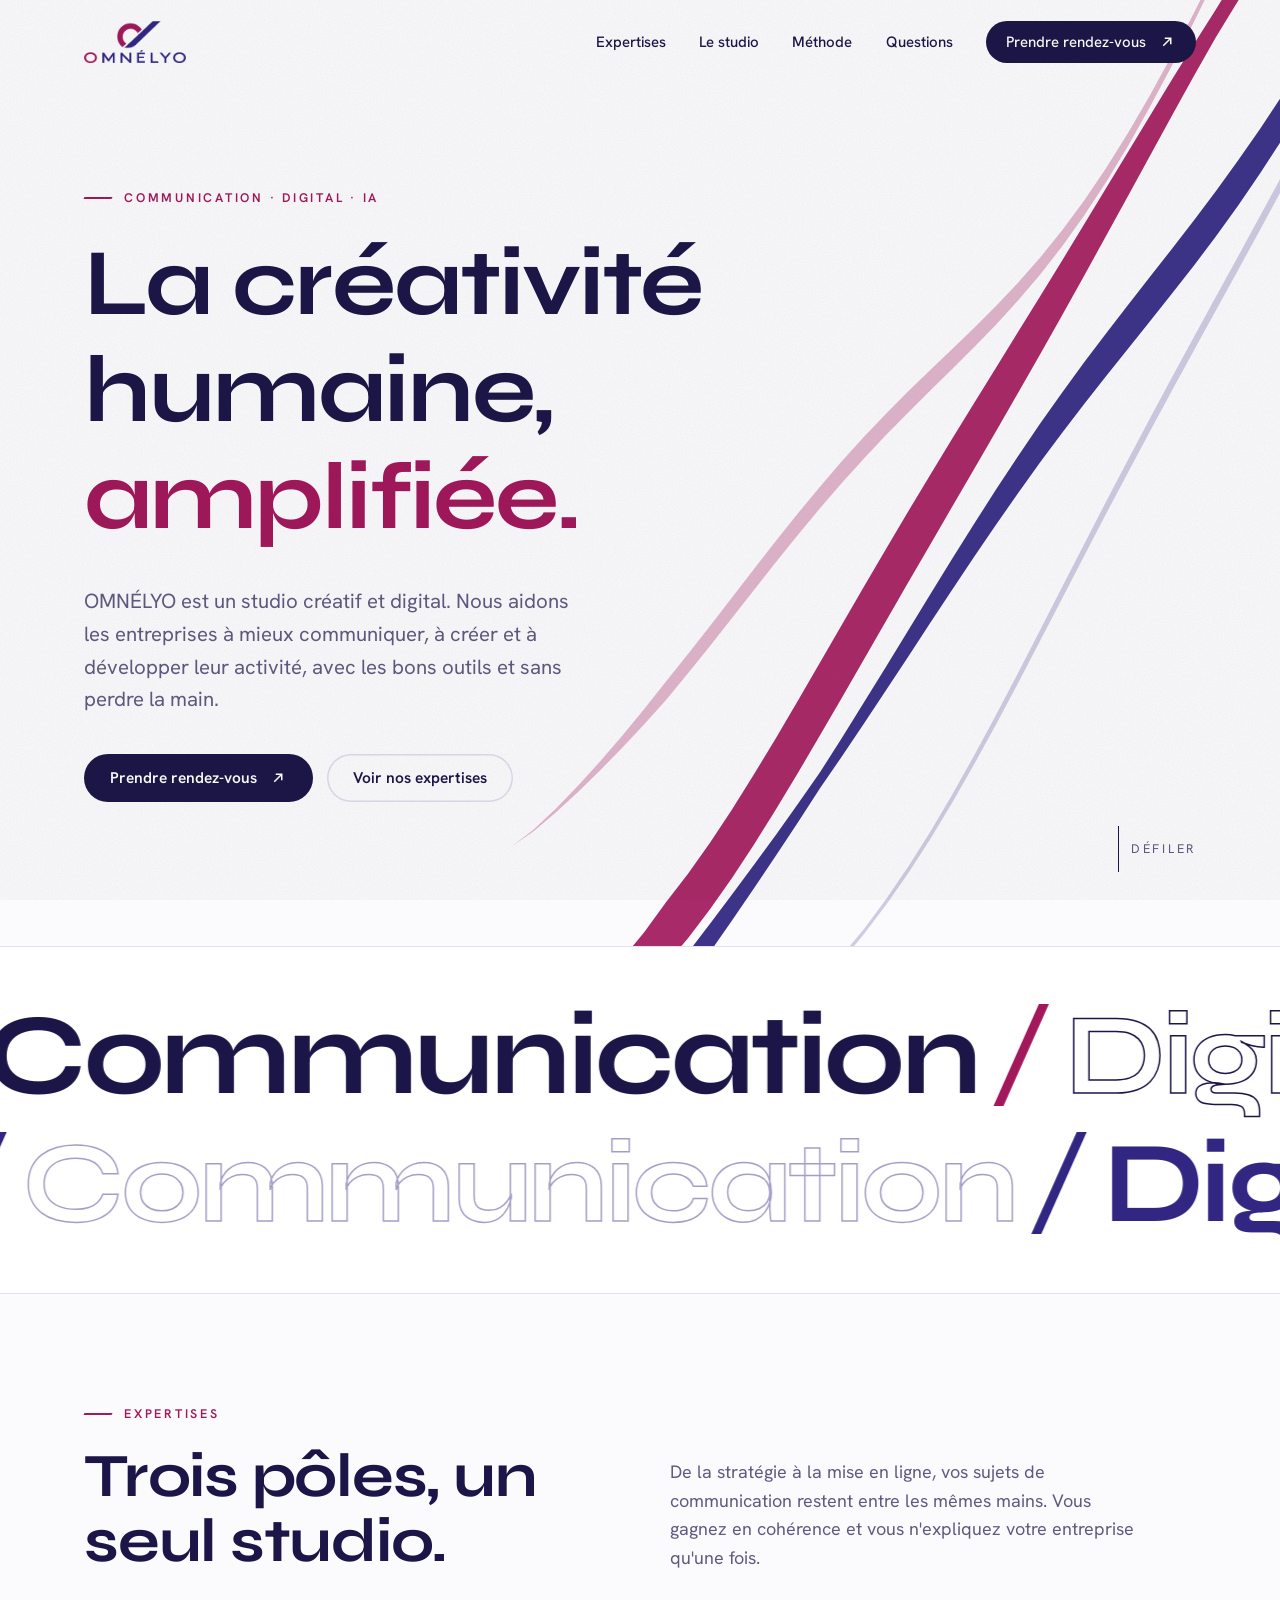
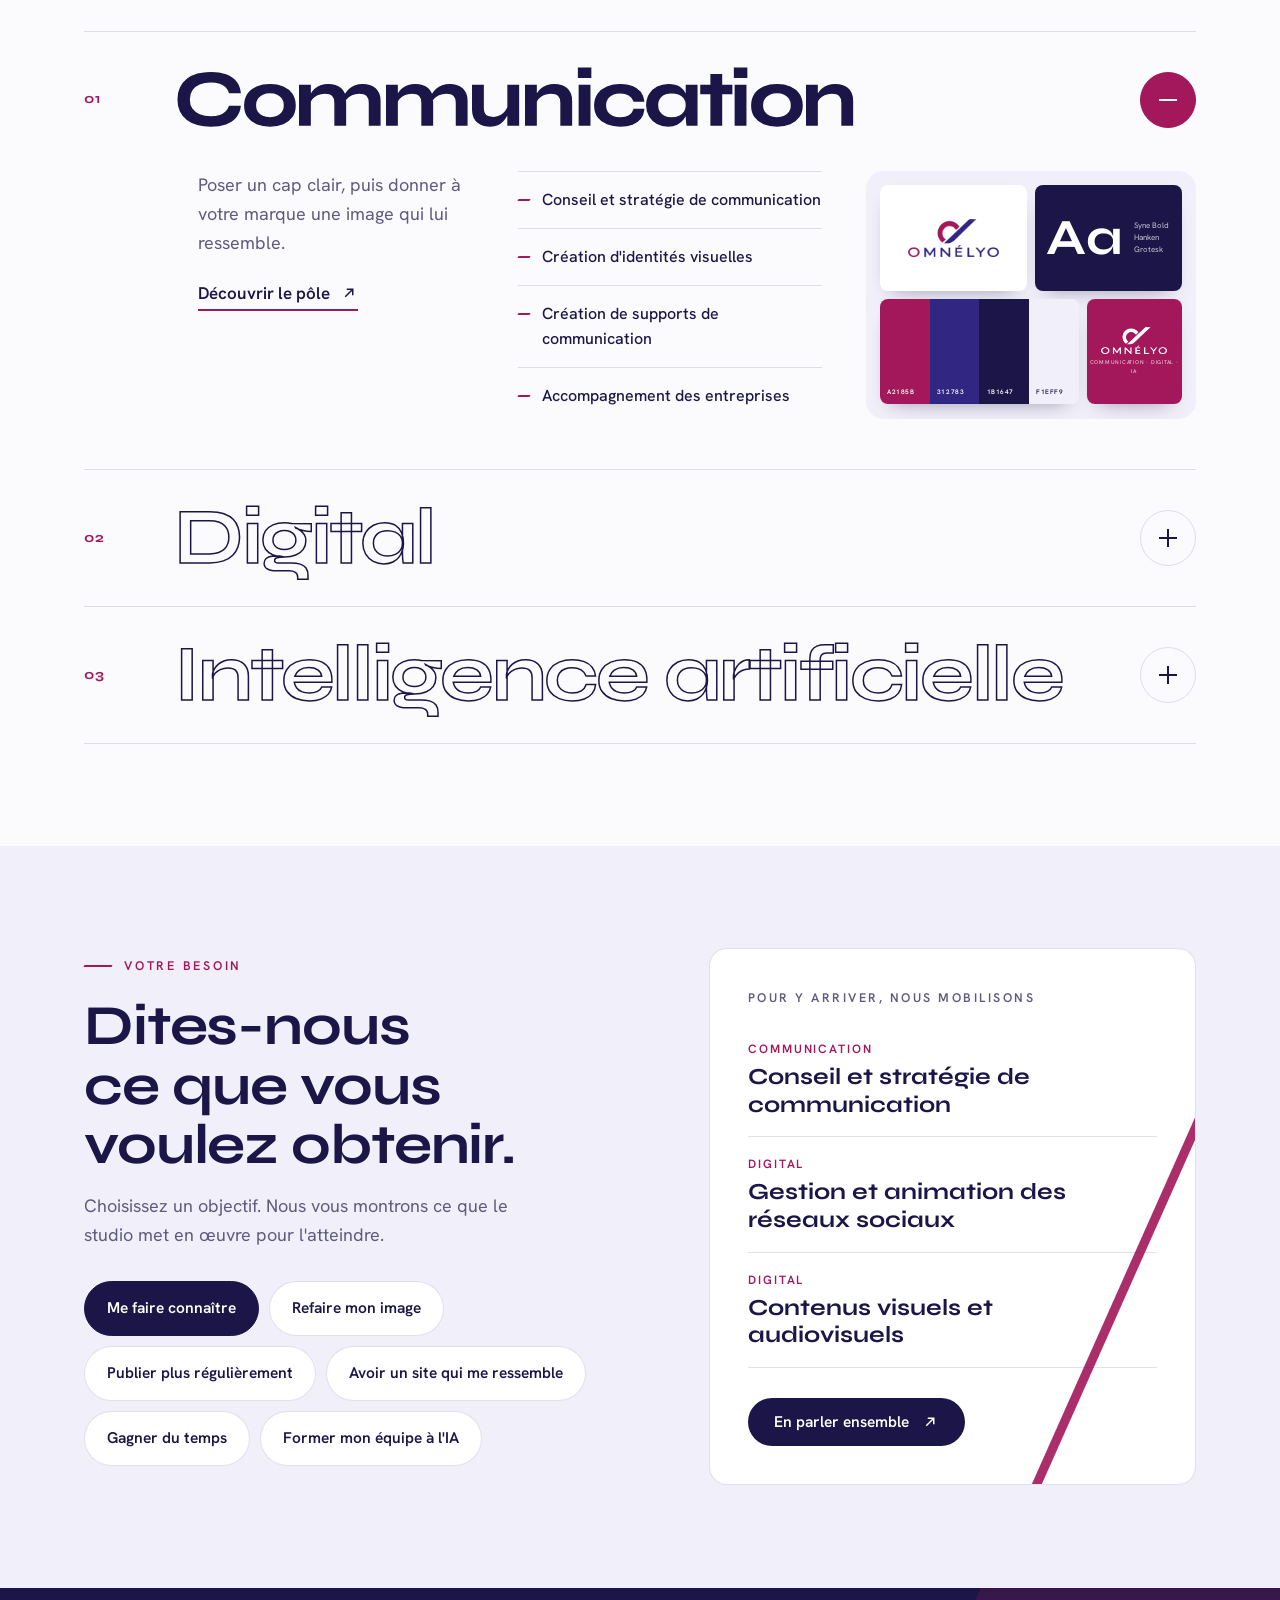
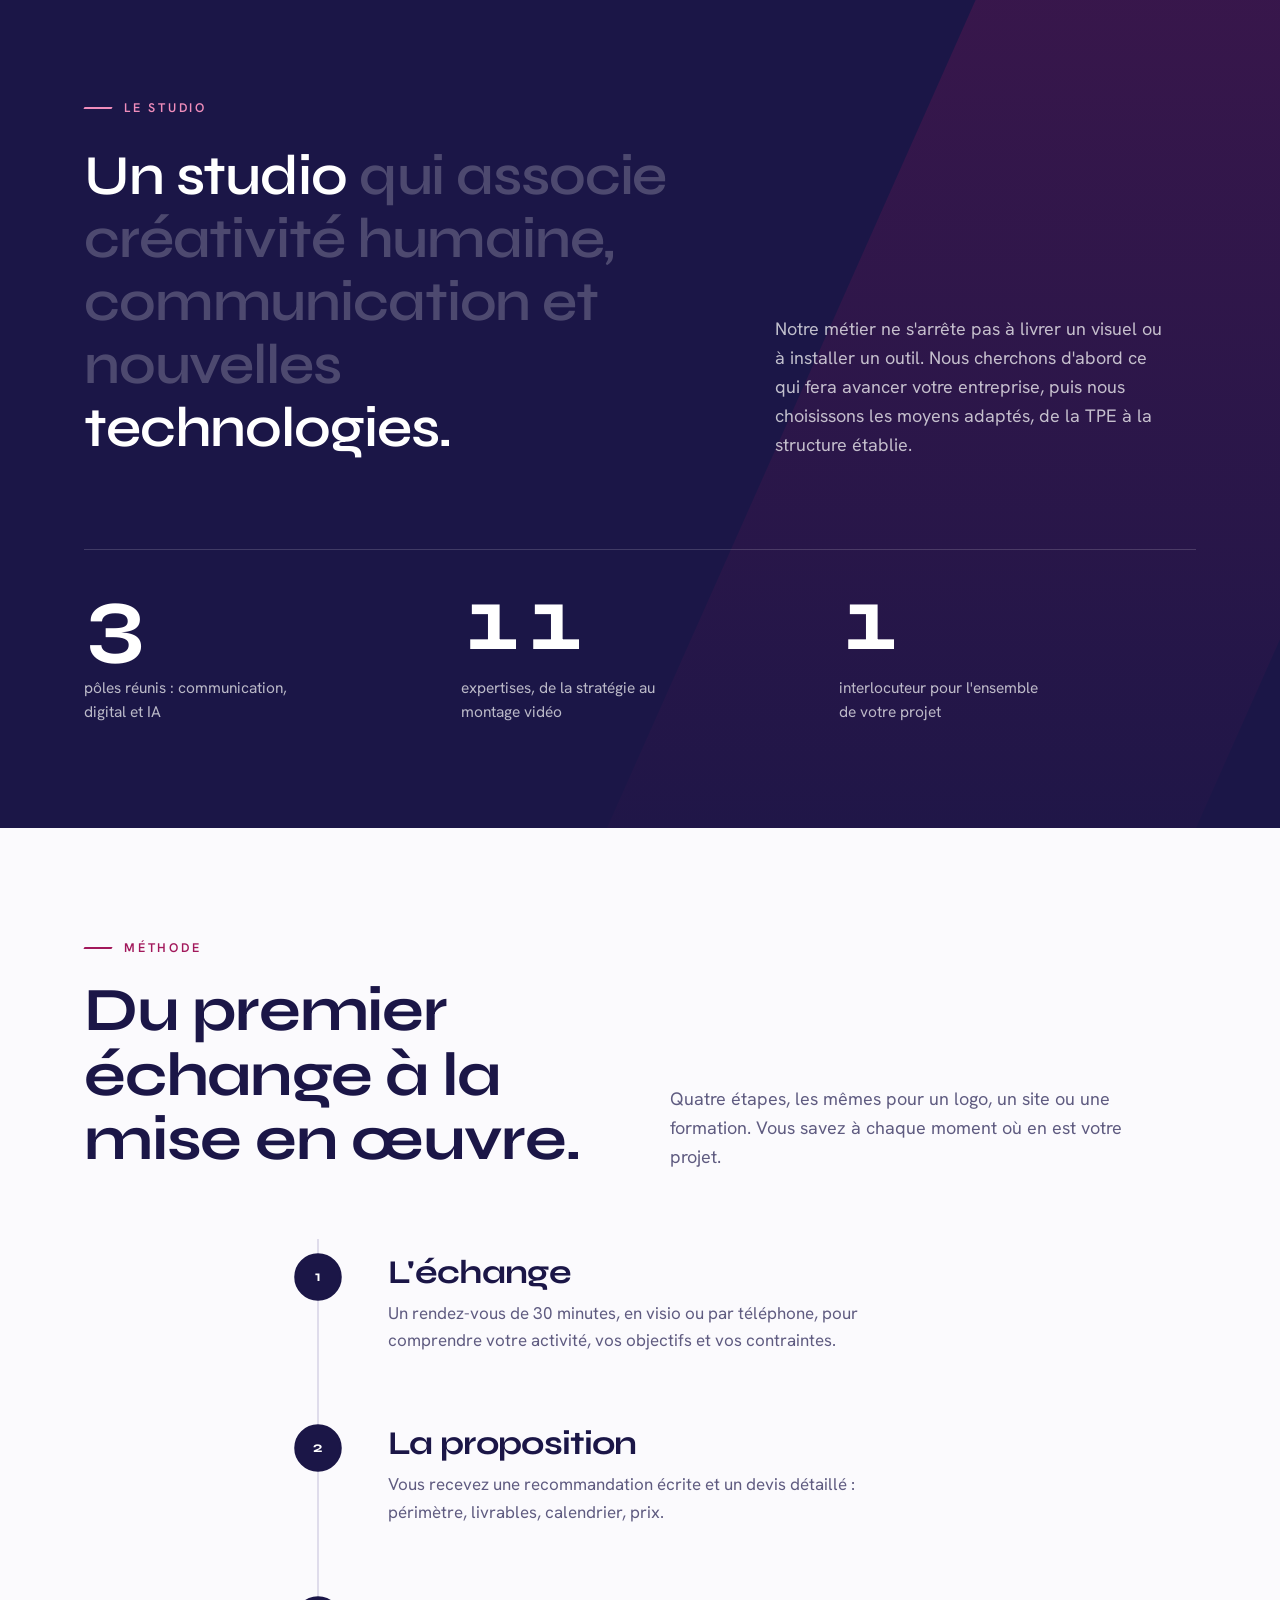
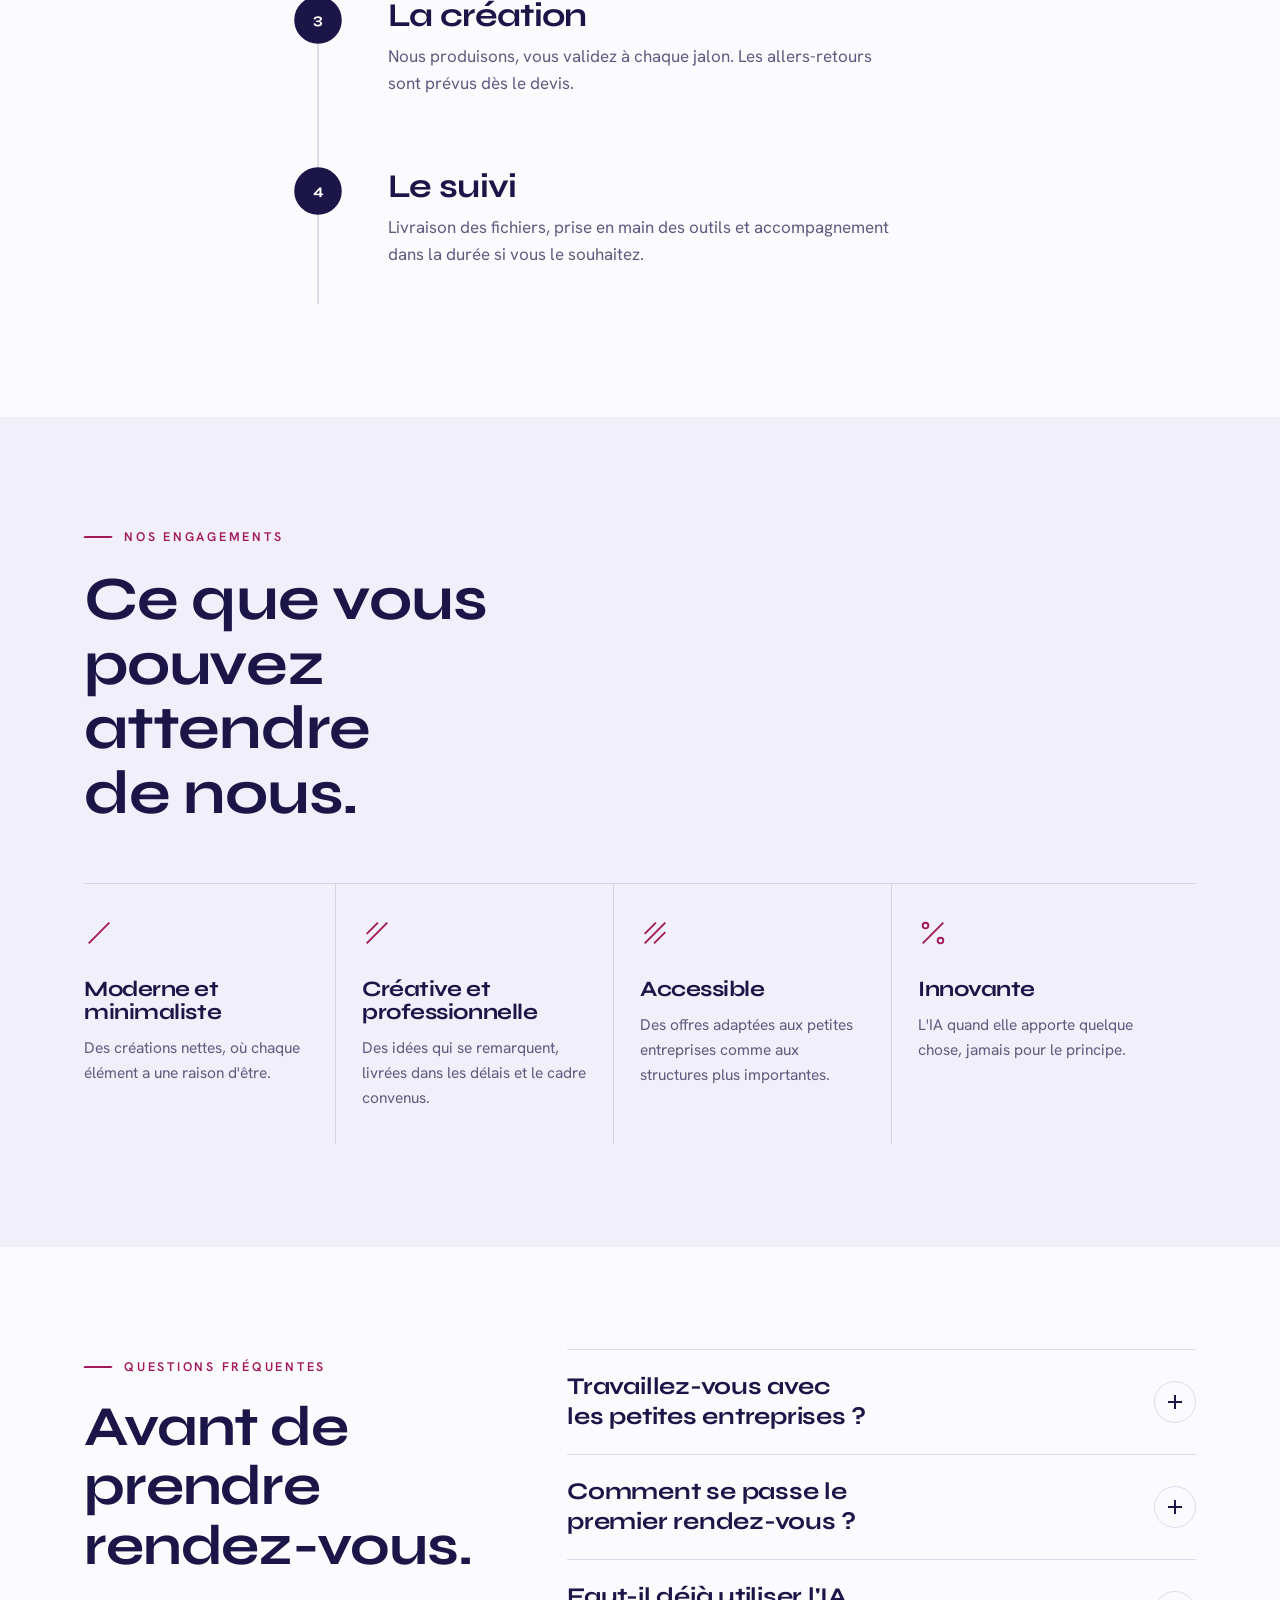
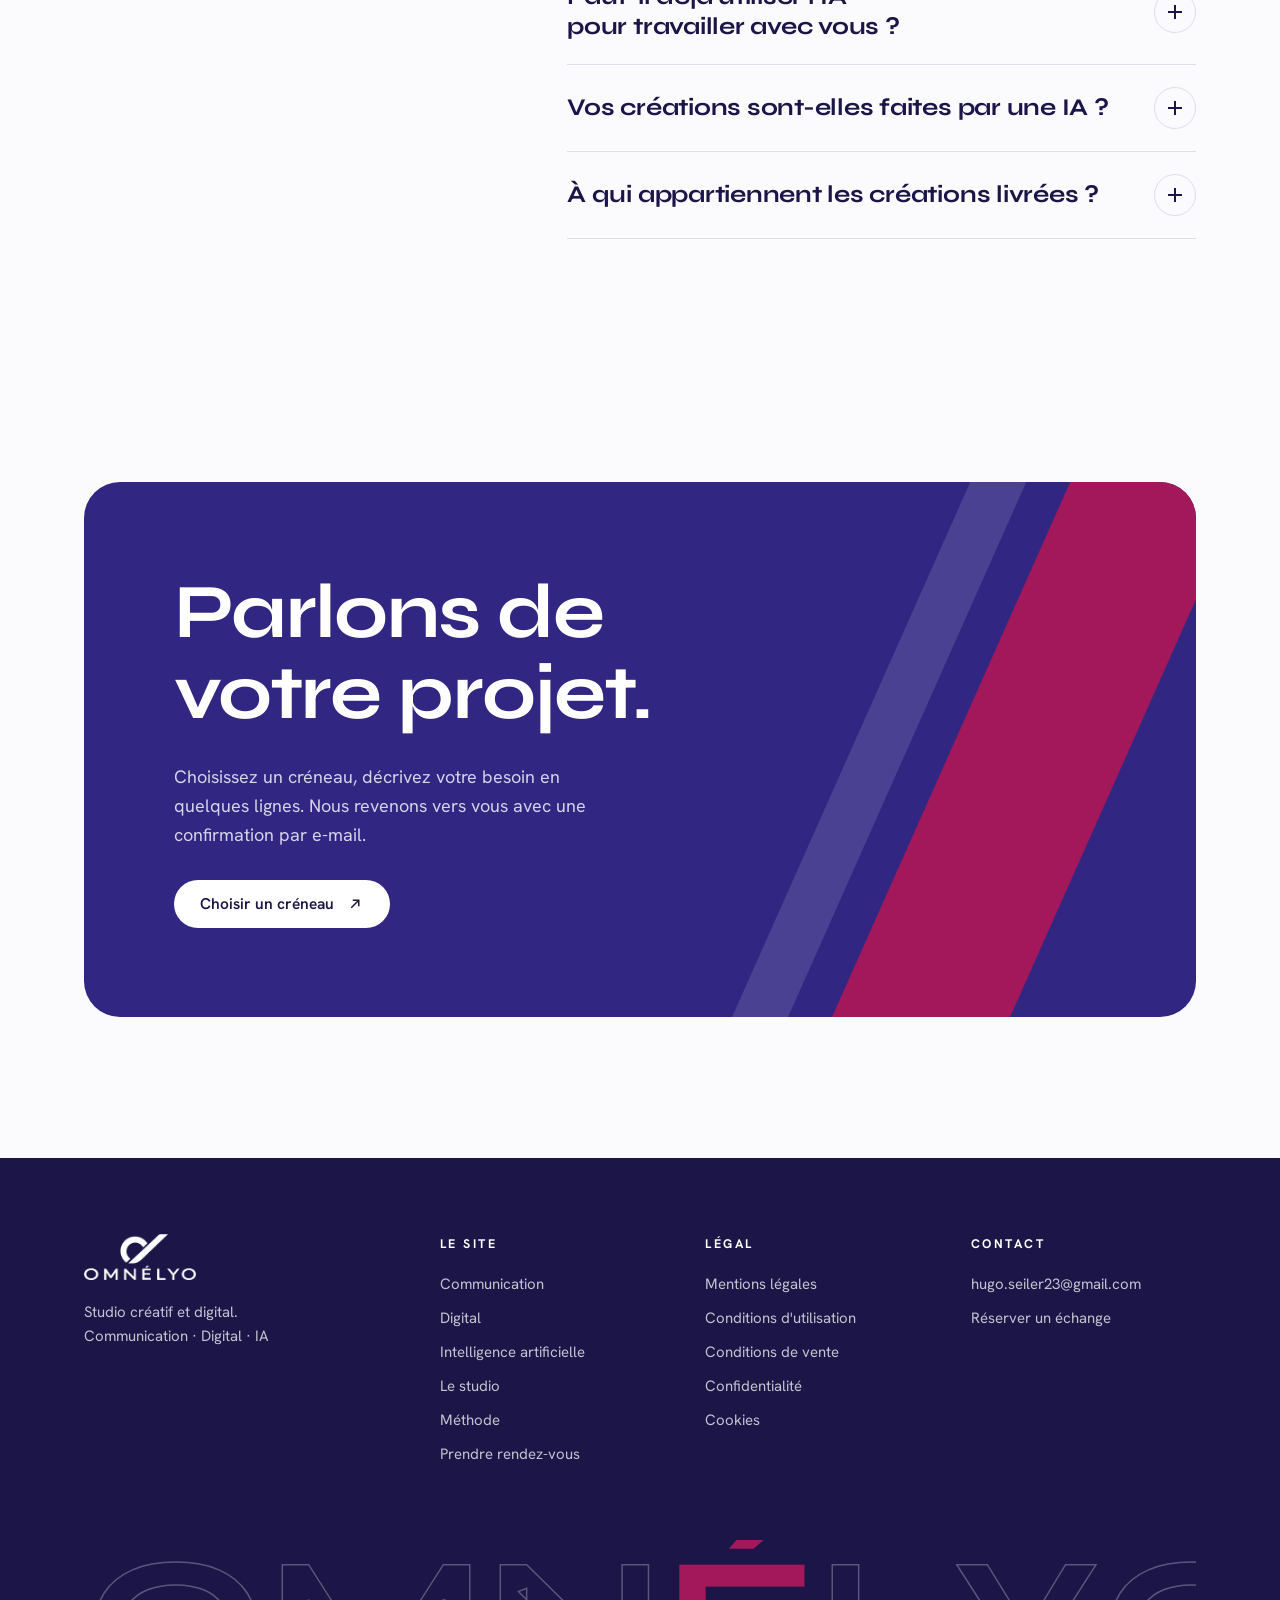
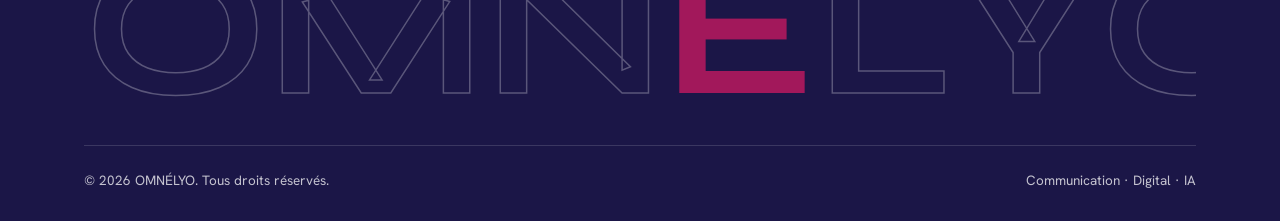
==== commit a752d490: "Rendez-vous : envoi direct des demandes par e-mail via FormSubmit Co-Authored-By: Claude Fable 5.2 <" ====
--- a/index.html
+++ b/index.html
@@ -273,7 +273,7 @@
               <a class="btn" id="done-mail" href="#">Ouvrir dans ma messagerie</a>
               <button type="button" class="btn btn--ghost" id="done-copy">Copier la demande</button>
             </div>
-            <p class="hint" style="margin-top:20px">Adresse de contact : <a data-cfg="email" href="mailto:contact@omnelyo.fr">contact@omnelyo.fr</a></p>
+            <p class="hint" style="margin-top:20px">Adresse de contact : <a data-cfg="email" href="mailto:hugo.seiler23@gmail.com">hugo.seiler23@gmail.com</a></p>
           </div>
 
           <p class="error" id="rdv-error" role="alert"></p>
@@ -309,7 +309,7 @@
           <li>Adresse : <span class="todo">adresse du siège ou de domiciliation</span></li>
           <li>SIREN / SIRET : <span class="todo">numéro à compléter</span></li>
           <li>TVA intracommunautaire : <span class="todo">numéro, ou « TVA non applicable, art. 293 B du CGI »</span></li>
-          <li>E-mail : <a data-cfg="email" href="mailto:contact@omnelyo.fr">contact@omnelyo.fr</a></li>
+          <li>E-mail : <a data-cfg="email" href="mailto:hugo.seiler23@gmail.com">hugo.seiler23@gmail.com</a></li>
           <li>Téléphone : <span class="todo">numéro à compléter</span></li>
         </ul>
         <h2>Directeur de la publication</h2>
@@ -321,7 +321,7 @@
         <h2>Liens externes</h2>
         <p>Ce site peut renvoyer vers d'autres sites. OMNÉLYO ne contrôle pas leur contenu et ne peut être tenu responsable des informations qui y sont publiées.</p>
         <h2>Signaler un contenu</h2>
-        <p>Pour signaler une erreur ou un contenu qui vous semble illicite, écrivez à <a data-cfg="email" href="mailto:contact@omnelyo.fr">contact@omnelyo.fr</a>.</p>
+        <p>Pour signaler une erreur ou un contenu qui vous semble illicite, écrivez à <a data-cfg="email" href="mailto:hugo.seiler23@gmail.com">hugo.seiler23@gmail.com</a>.</p>
         <h2>Droit applicable</h2>
         <p>Le site et les présentes mentions sont soumis au droit français.</p>
         <p class="updated">Dernière mise à jour : 16 novembre 2026.</p>
@@ -425,7 +425,7 @@
       <nav class="legal__nav" aria-label="Pages légales"><a data-nav href="#mentions-legales">Mentions légales</a><a data-nav href="#cgu">Conditions d'utilisation</a><a data-nav href="#cgv">Conditions de vente</a><a data-nav href="#confidentialite">Confidentialité</a><a data-nav href="#cookies">Cookies</a></nav>
       <div class="prose">
         <h2>Responsable du traitement</h2>
-        <p>OMNÉLYO, <span class="todo">nom du responsable et adresse</span>. Contact : <a data-cfg="email" href="mailto:contact@omnelyo.fr">contact@omnelyo.fr</a>.</p>
+        <p>OMNÉLYO, <span class="todo">nom du responsable et adresse</span>. Contact : <a data-cfg="email" href="mailto:hugo.seiler23@gmail.com">hugo.seiler23@gmail.com</a>.</p>
         <h2>Données recueillies</h2>
         <div class="table"><table>
           <thead><tr><th>Données</th><th>Finalité</th><th>Base légale</th><th>Conservation</th></tr></thead>
@@ -437,11 +437,11 @@
         </table></div>
         <p>Seules les données utiles à votre demande sont recueillies. Les champs facultatifs sont indiqués dans le formulaire.</p>
         <h2>Destinataires</h2>
-        <p>Vos données sont destinées à OMNÉLYO. Elles peuvent être traitées par des prestataires techniques agissant pour son compte : hébergeur du site, service de messagerie, <span class="todo">service de formulaire ou d'agenda, le cas échéant</span>. Elles ne sont ni vendues ni cédées à des tiers.</p>
+        <p>Vos données sont destinées à OMNÉLYO. Elles peuvent être traitées par des prestataires techniques agissant pour son compte : hébergeur du site, service de messagerie, service d'envoi du formulaire de rendez-vous (FormSubmit, formsubmit.co). Elles ne sont ni vendues ni cédées à des tiers.</p>
         <h2>Transferts hors Union européenne</h2>
         <p>Certains prestataires techniques peuvent être établis hors de l'Union européenne. Dans ce cas, le transfert est encadré par une décision d'adéquation ou par les clauses contractuelles types de la Commission européenne. Les polices de caractères du site sont chargées depuis Google Fonts, ce qui transmet votre adresse IP à Google lors de l'affichage.</p>
         <h2>Vos droits</h2>
-        <p>Vous disposez d'un droit d'accès, de rectification, d'effacement, de limitation, d'opposition et de portabilité de vos données. Vous pouvez aussi définir des directives sur leur sort après votre décès. Pour exercer ces droits, écrivez à <a data-cfg="email" href="mailto:contact@omnelyo.fr">contact@omnelyo.fr</a>. Une réponse vous est apportée dans un délai d'un mois.</p>
+        <p>Vous disposez d'un droit d'accès, de rectification, d'effacement, de limitation, d'opposition et de portabilité de vos données. Vous pouvez aussi définir des directives sur leur sort après votre décès. Pour exercer ces droits, écrivez à <a data-cfg="email" href="mailto:hugo.seiler23@gmail.com">hugo.seiler23@gmail.com</a>. Une réponse vous est apportée dans un délai d'un mois.</p>
         <p>Si vous estimez que vos droits ne sont pas respectés, vous pouvez adresser une réclamation à la CNIL, 3 place de Fontenoy, 75007 Paris, <a href="https://www.cnil.fr" rel="noopener">www.cnil.fr</a>.</p>
         <h2>Sécurité</h2>
         <p>OMNÉLYO met en œuvre des mesures techniques et d'organisation adaptées pour protéger vos données : accès restreint, mots de passe robustes, connexion chiffrée (HTTPS).</p>
@@ -489,7 +489,7 @@
       </div>
       <div><h4>Le site</h4><ul><li><a href="#communication">Communication</a></li><li><a href="#digital">Digital</a></li><li><a href="#ia">Intelligence artificielle</a></li><li><a href="#studio">Le studio</a></li><li><a href="#methode">Méthode</a></li><li><a href="#rendez-vous">Prendre rendez-vous</a></li></ul></div>
       <div><h4>Légal</h4><ul><li><a href="#mentions-legales">Mentions légales</a></li><li><a href="#cgu">Conditions d'utilisation</a></li><li><a href="#cgv">Conditions de vente</a></li><li><a href="#confidentialite">Confidentialité</a></li><li><a href="#cookies">Cookies</a></li></ul></div>
-      <div><h4>Contact</h4><ul><li><a data-cfg="email" href="mailto:contact@omnelyo.fr">contact@omnelyo.fr</a></li><li><a href="#rendez-vous">Réserver un échange</a></li></ul></div>
+      <div><h4>Contact</h4><ul><li><a data-cfg="email" href="mailto:hugo.seiler23@gmail.com">hugo.seiler23@gmail.com</a></li><li><a href="#rendez-vous">Réserver un échange</a></li></ul></div>
     </div>
     <div class="wordmark reveal" aria-hidden="true"><span style="--i:0">O</span><span style="--i:1">M</span><span style="--i:2">N</span><span style="--i:3">É</span><span style="--i:4">L</span><span style="--i:5">Y</span><span style="--i:6">O</span></div>
     <div class="footer__base"><span>© <span data-year>2026</span> OMNÉLYO. Tous droits réservés.</span><span>Communication · Digital · IA</span></div>
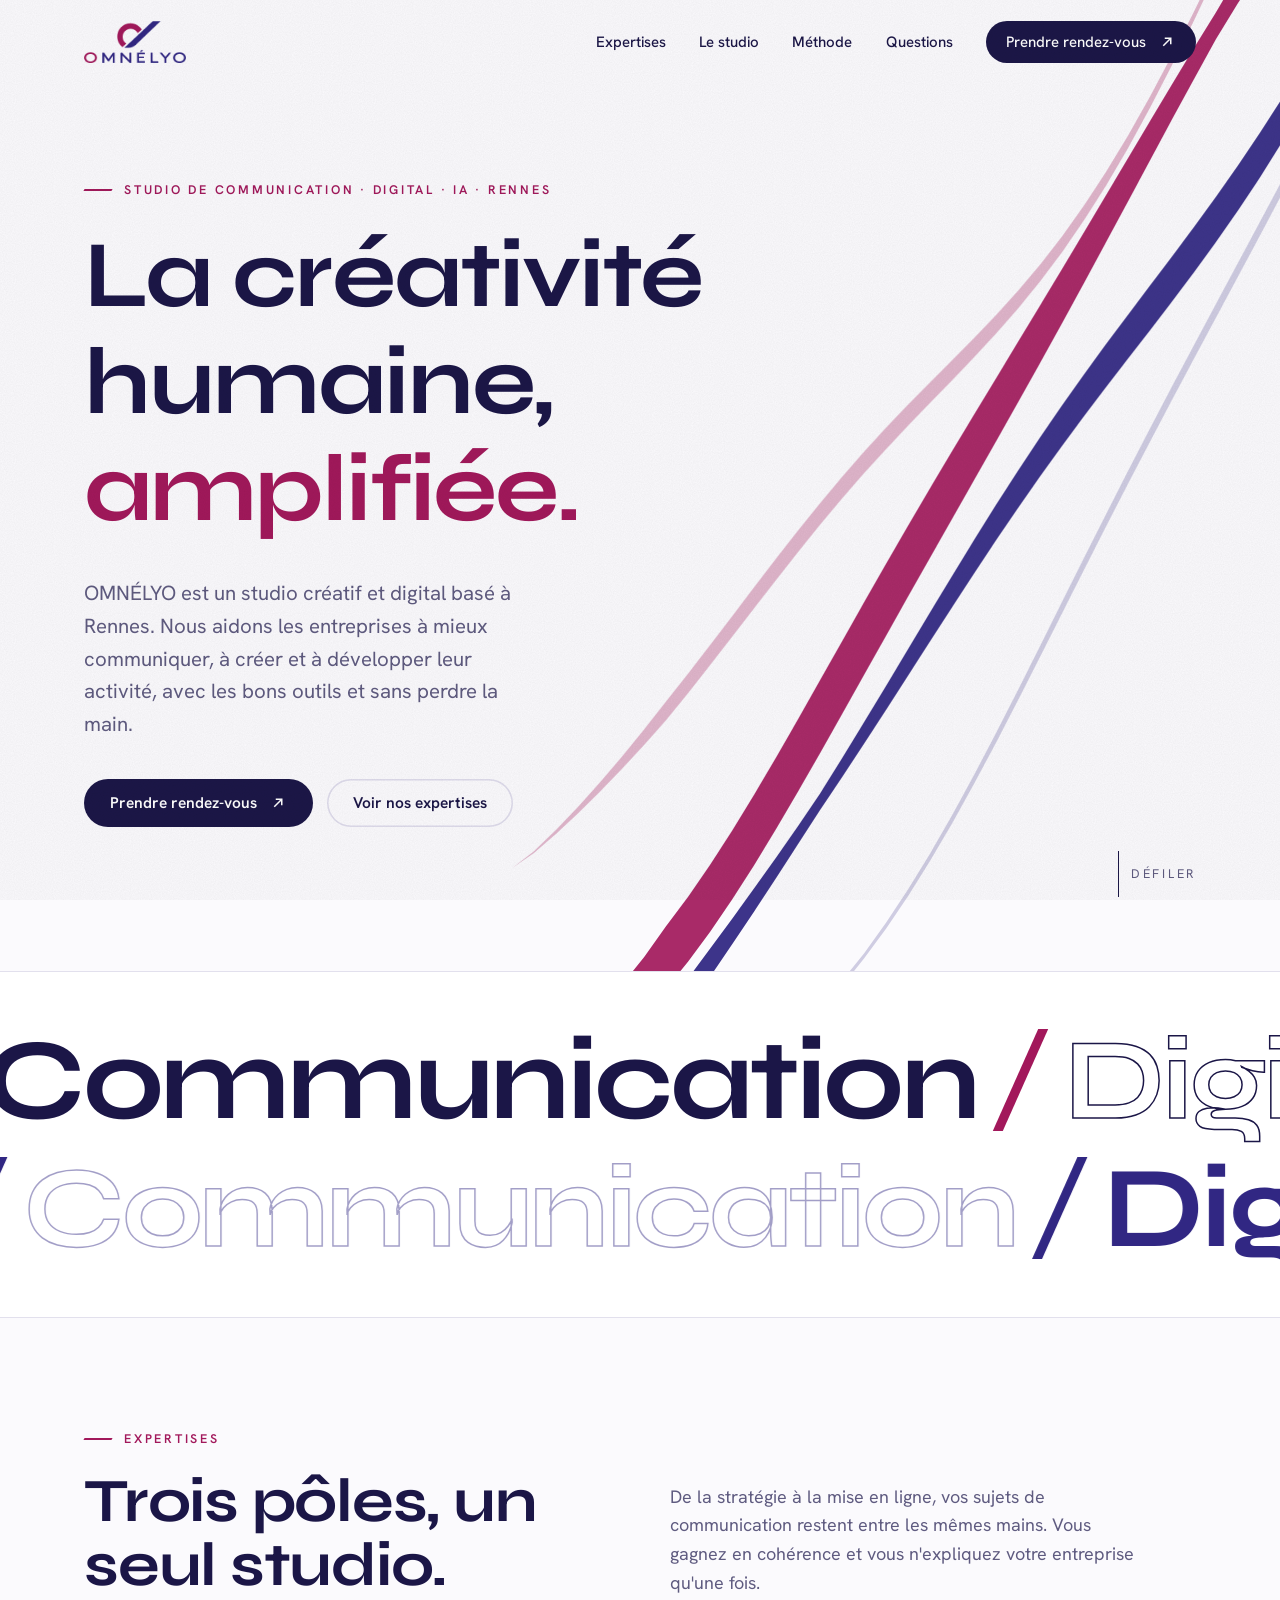
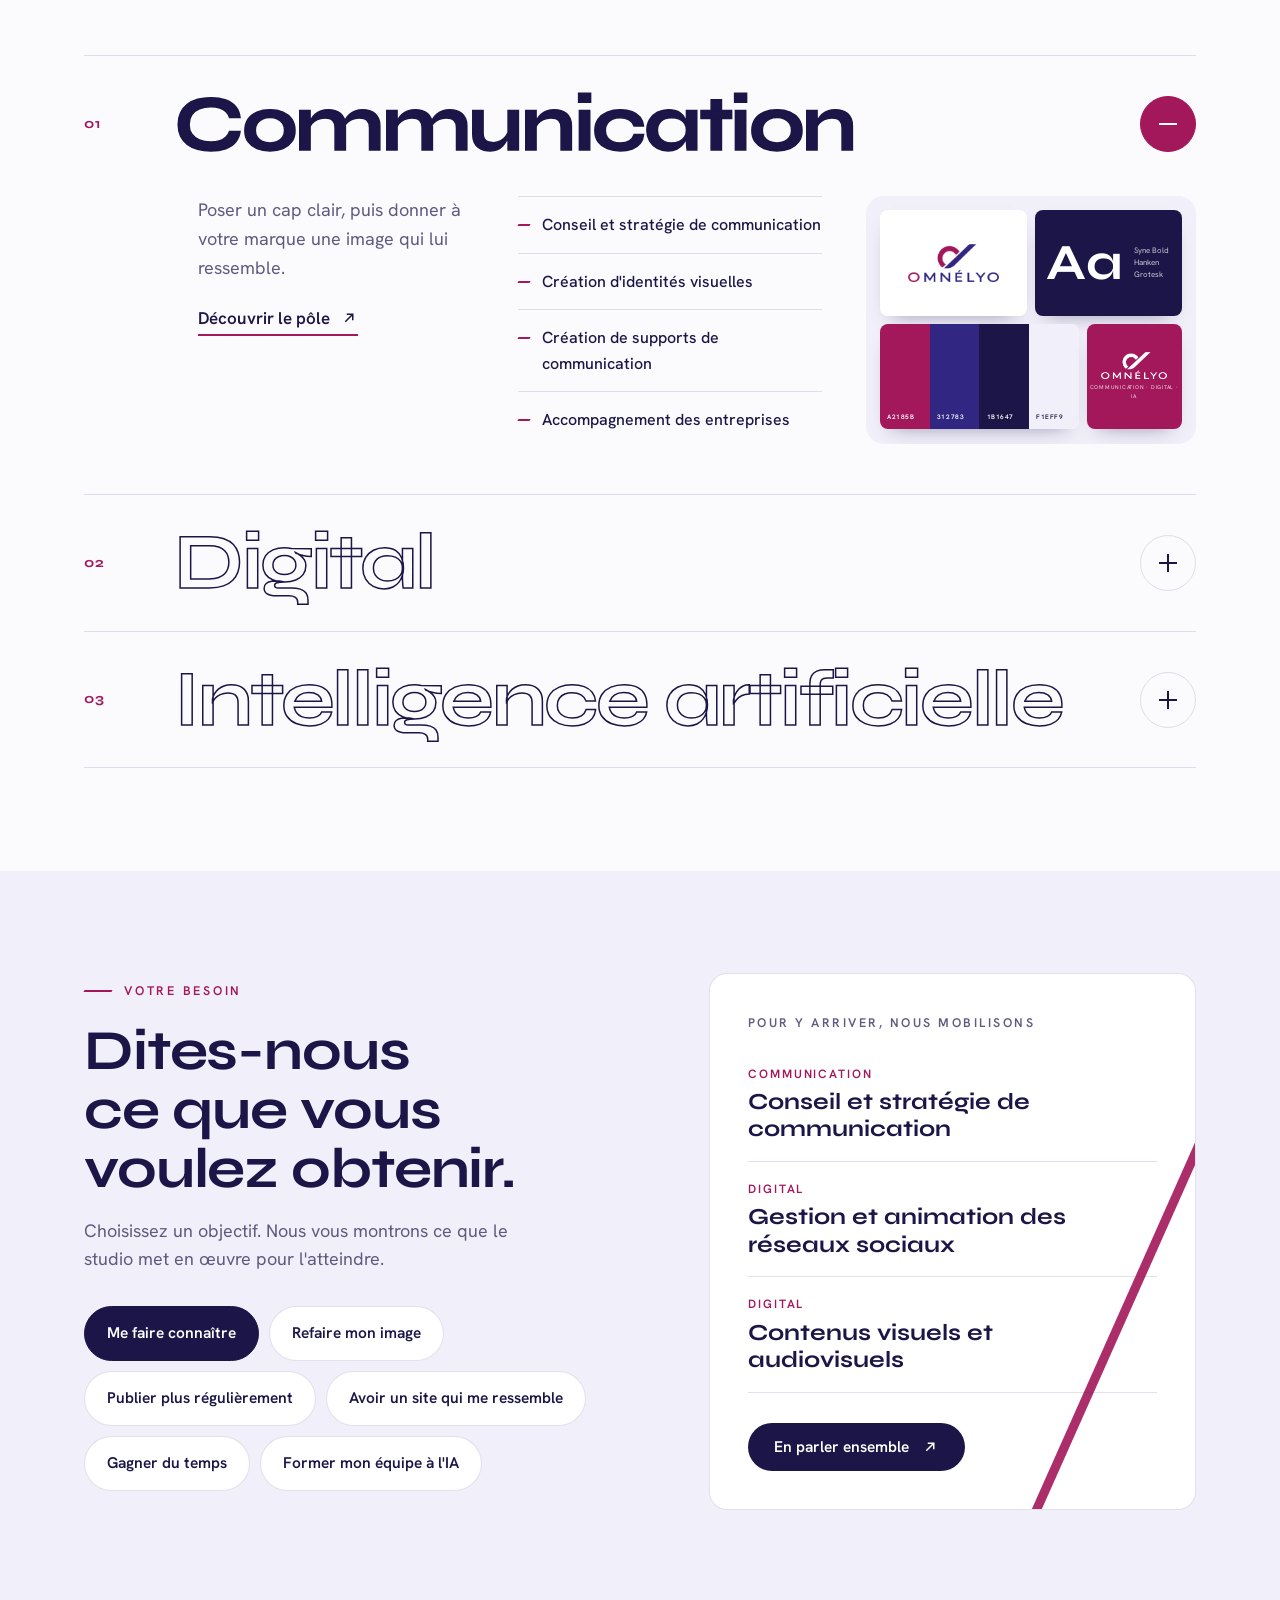
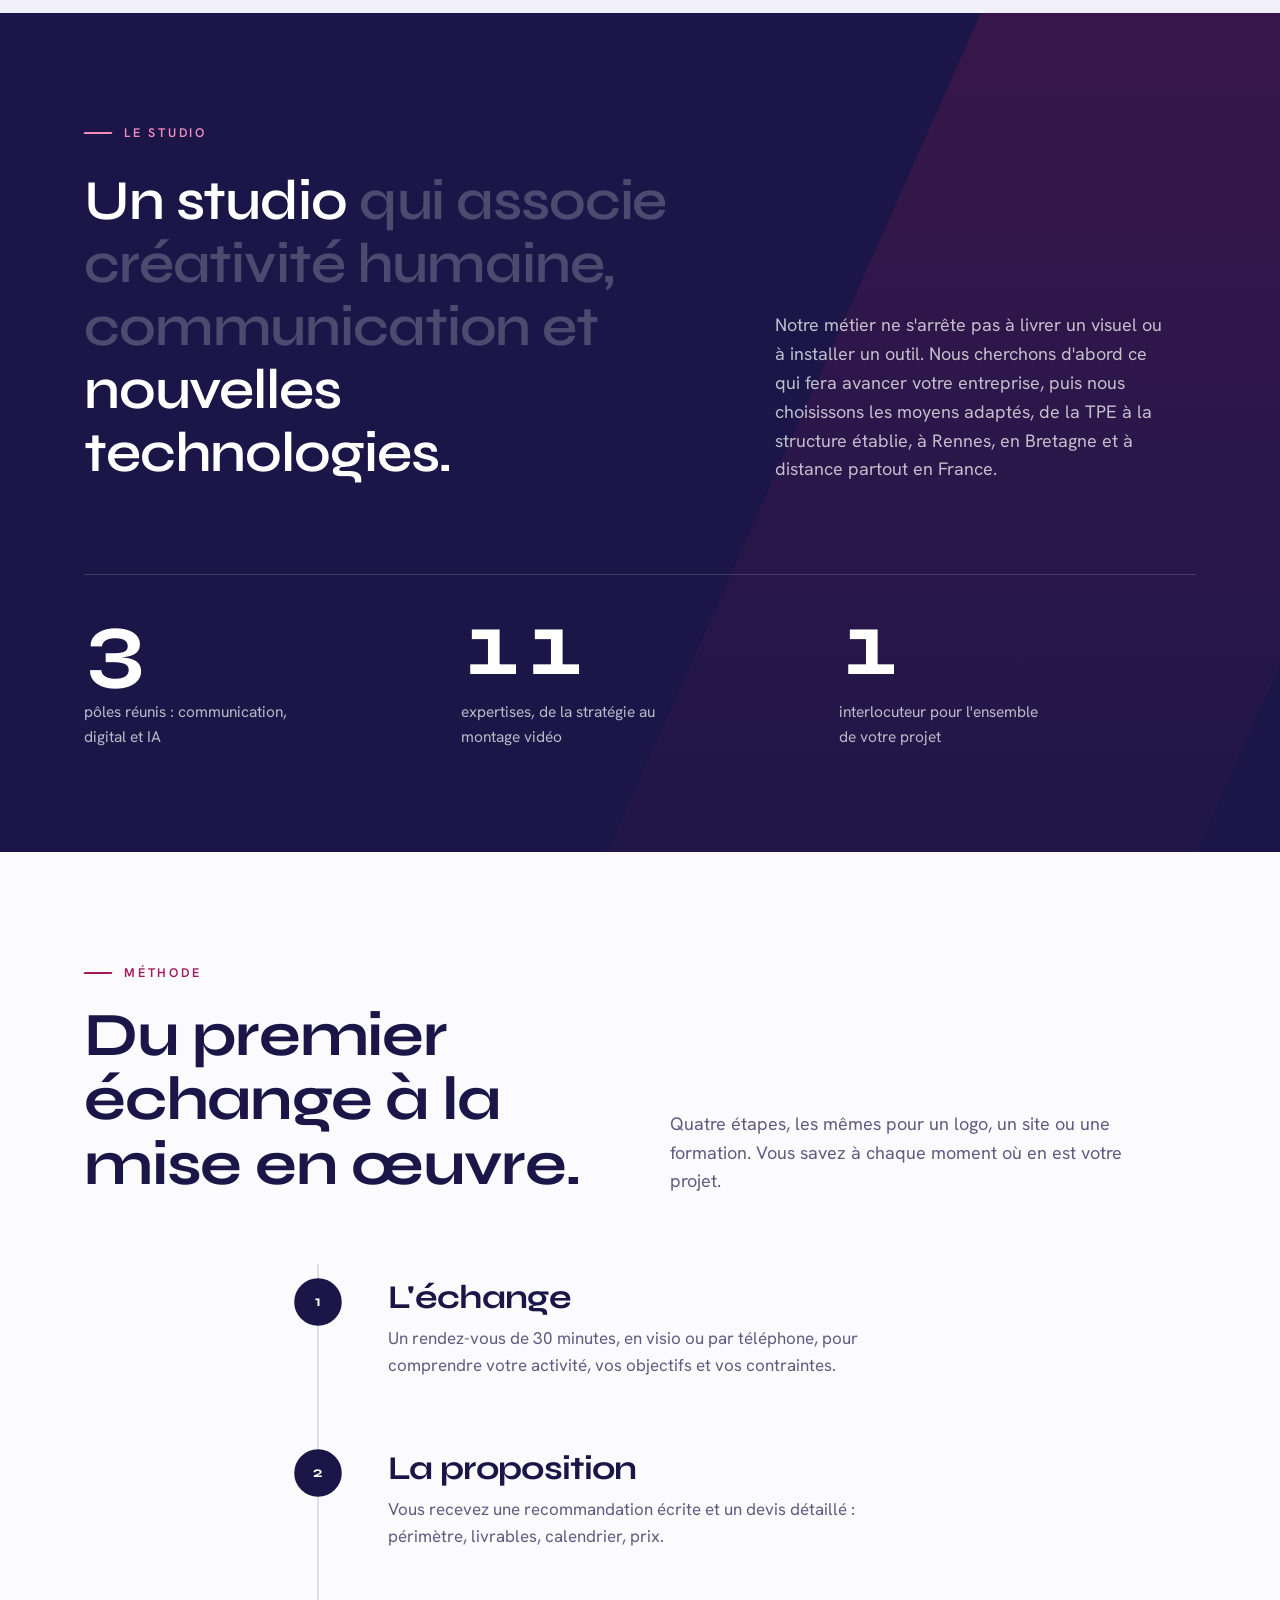
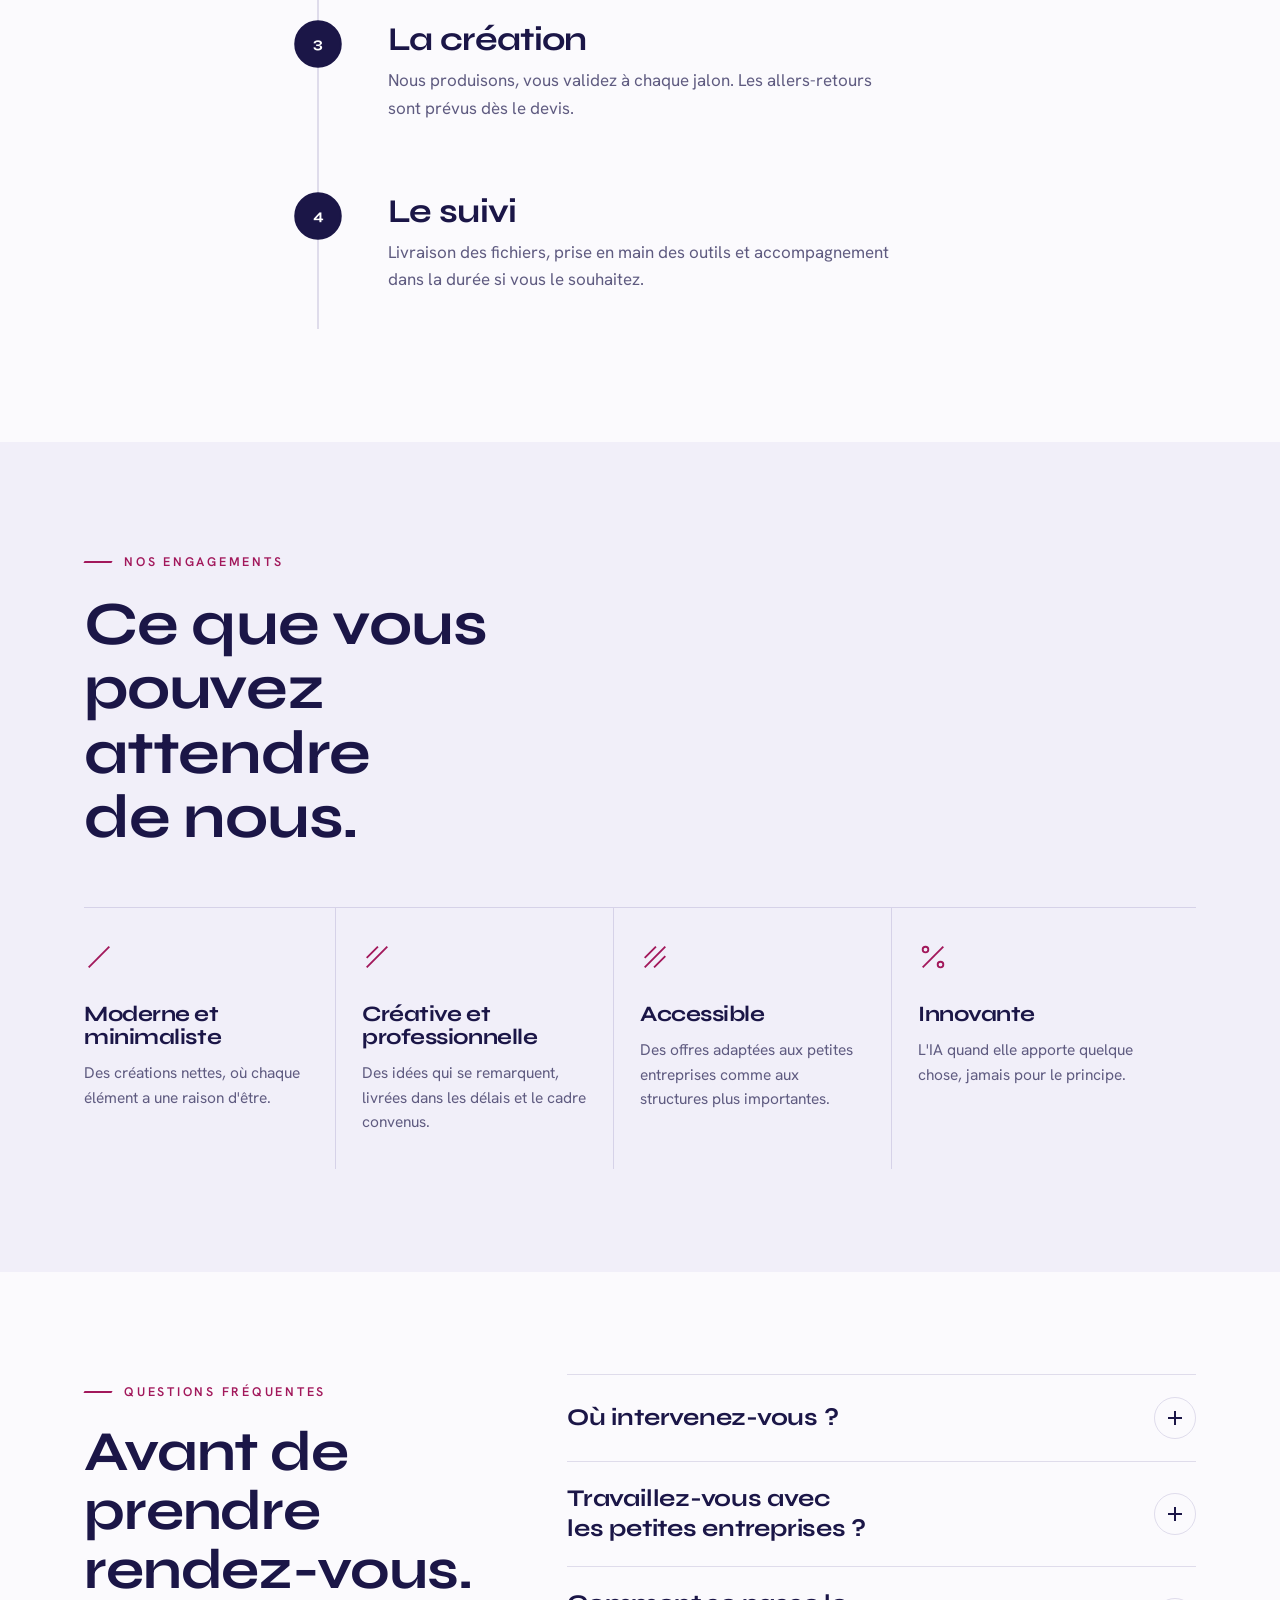
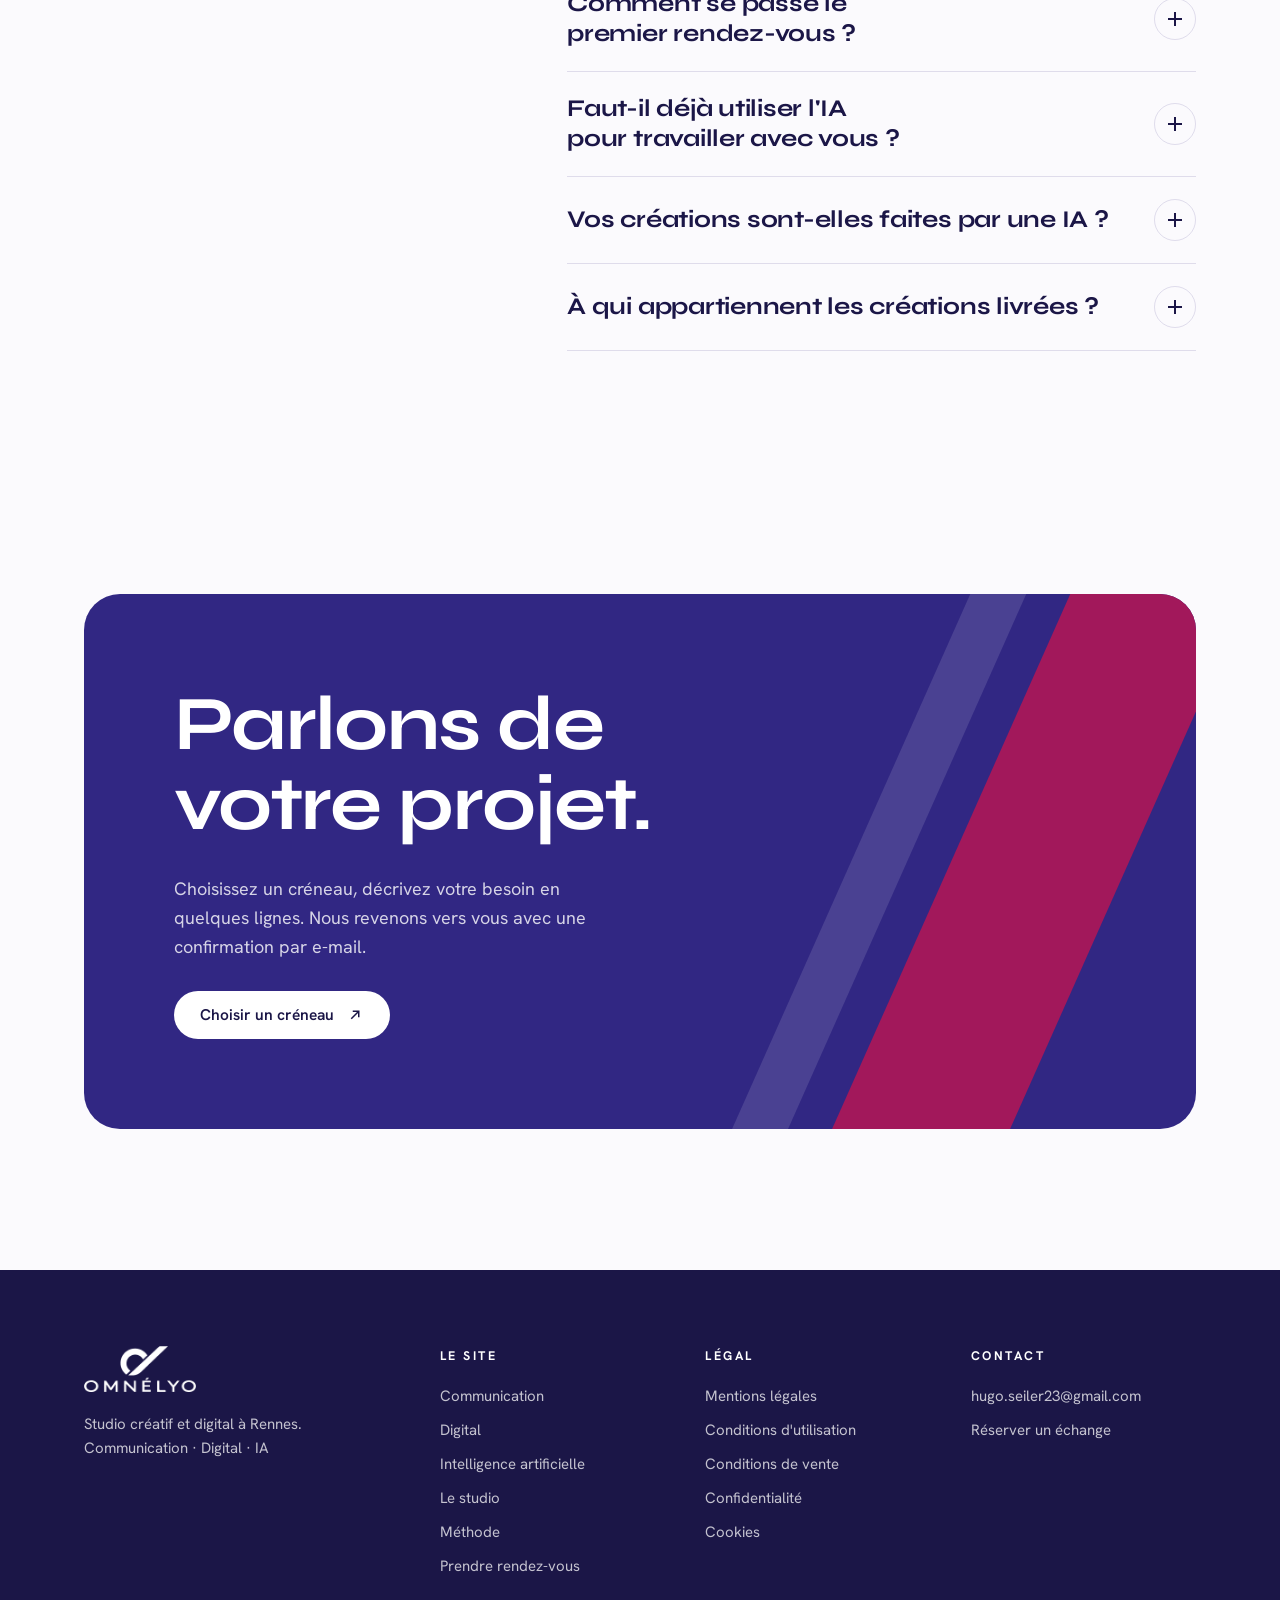
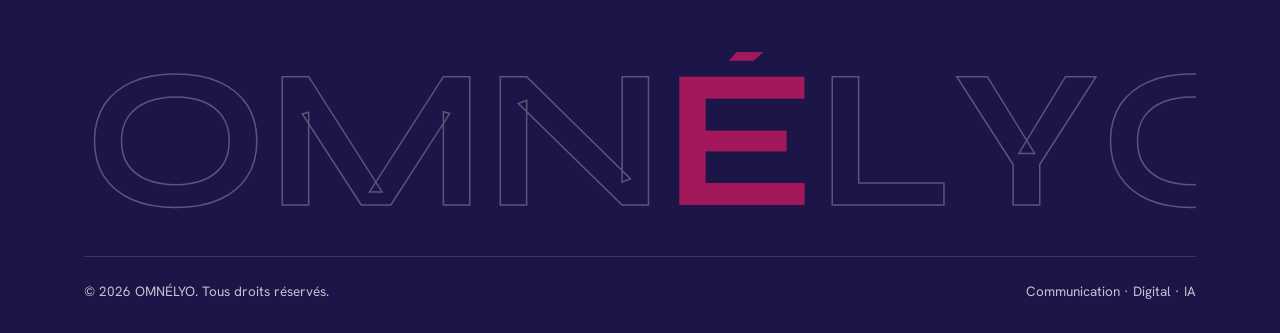
==== commit 002ac0a0: "Référencement : pages séparées, balises, données structurées, sitemap Co-Authored-By: Claude Fable 5" ====
--- a/index.html
+++ b/index.html
@@ -3,51 +3,65 @@
 <head>
 <meta charset="utf-8">
 <meta name="viewport" content="width=device-width, initial-scale=1">
-<title>OMNÉLYO Studio</title>
-<meta name="description" content="OMNÉLYO, studio créatif et digital : communication, digital et intelligence artificielle pour aider les entreprises à mieux communiquer, créer et se développer.">
-<meta property="og:title" content="OMNÉLYO — Communication · Digital · IA">
-<meta property="og:description" content="Studio créatif et digital qui associe créativité humaine, communication et nouvelles technologies.">
+<title>OMNÉLYO | Studio de communication, digital et IA à Rennes</title>
+<meta name="description" content="OMNÉLYO, studio créatif et digital à Rennes : stratégie de communication, identité visuelle, réseaux sociaux, vidéo, sites internet et accompagnement IA.">
+<meta name="robots" content="index, follow, max-image-preview:large">
+<link rel="canonical" href="https://omnelyo.com/">
+<meta property="og:type" content="website">
+<meta property="og:site_name" content="OMNÉLYO">
+<meta property="og:locale" content="fr_FR">
+<meta property="og:title" content="OMNÉLYO | Studio de communication, digital et IA à Rennes">
+<meta property="og:description" content="OMNÉLYO, studio créatif et digital à Rennes : stratégie de communication, identité visuelle, réseaux sociaux, vidéo, sites internet et accompagnement IA.">
+<meta property="og:url" content="https://omnelyo.com/">
+<meta property="og:image" content="https://omnelyo.com/assets/og-omnelyo.png">
+<meta property="og:image:width" content="1200">
+<meta property="og:image:height" content="630">
+<meta name="twitter:card" content="summary_large_image">
+<meta name="geo.region" content="FR-35">
+<meta name="geo.placename" content="Rennes">
 <meta name="theme-color" content="#1B1647">
 <link rel="icon" href="assets/logo-omnelyo.webp">
 <link rel="preconnect" href="https://fonts.googleapis.com">
 <link rel="preconnect" href="https://fonts.gstatic.com" crossorigin>
 <link href="https://fonts.googleapis.com/css2?family=Hanken+Grotesk:wght@400;500;600&family=Syne:wght@600;700&display=swap" rel="stylesheet">
 <link rel="stylesheet" href="css/style.css">
+<script>document.documentElement.classList.add("js")</script>
+<script type="application/ld+json">{"@context": "https://schema.org", "@graph": [{"@type": "ProfessionalService", "@id": "https://omnelyo.com/#studio", "name": "OMNÉLYO", "url": "https://omnelyo.com/", "logo": "https://omnelyo.com/assets/logo-omnelyo.webp", "image": "https://omnelyo.com/assets/og-omnelyo.png", "description": "Studio créatif et digital à Rennes : communication, digital et intelligence artificielle.", "address": {"@type": "PostalAddress", "addressLocality": "Rennes", "addressRegion": "Bretagne", "addressCountry": "FR"}, "areaServed": [{"@type": "City", "name": "Rennes"}, {"@type": "AdministrativeArea", "name": "Ille-et-Vilaine"}, {"@type": "AdministrativeArea", "name": "Bretagne"}, {"@type": "Country", "name": "France"}], "knowsAbout": ["Stratégie de communication", "Identité visuelle", "Réseaux sociaux", "Montage vidéo", "Création de sites internet", "Intelligence artificielle"]}, {"@type": "WebSite", "@id": "https://omnelyo.com/#site", "url": "https://omnelyo.com/", "name": "OMNÉLYO", "inLanguage": "fr-FR", "publisher": {"@id": "https://omnelyo.com/#studio"}}, {"@type": "FAQPage", "@id": "https://omnelyo.com/#faq", "mainEntity": [{"@type": "Question", "name": "Où intervenez-vous ?", "acceptedAnswer": {"@type": "Answer", "text": "Le studio est basé à Rennes et accompagne les entreprises de Rennes, d'Ille-et-Vilaine et de Bretagne. Les rendez-vous se font en visio ou par téléphone, ce qui permet aussi de travailler avec des clients partout en France."}}, {"@type": "Question", "name": "Travaillez-vous avec les petites entreprises ?", "acceptedAnswer": {"@type": "Answer", "text": "Oui. Chaque proposition est dimensionnée selon votre taille et votre budget, de l'indépendant à la structure établie. Le devis précise ce qui est inclus."}}, {"@type": "Question", "name": "Comment se passe le premier rendez-vous ?", "acceptedAnswer": {"@type": "Answer", "text": "Il dure 30 minutes, en visio ou par téléphone. Nous parlons de votre activité, de vos objectifs et de vos contraintes. Vous recevez ensuite une proposition écrite et un devis."}}, {"@type": "Question", "name": "Faut-il déjà utiliser l'IA pour travailler avec vous ?", "acceptedAnswer": {"@type": "Answer", "text": "Non. Beaucoup de projets n'en ont pas besoin. Quand elle peut vous faire gagner du temps, nous vous accompagnons pas à pas, à votre rythme."}}, {"@type": "Question", "name": "Vos créations sont-elles faites par une IA ?", "acceptedAnswer": {"@type": "Answer", "text": "L'IA est un outil parmi d'autres. Chaque livrable est pensé, relu et validé par une personne, et nous vous indiquons les outils utilisés si vous le demandez."}}, {"@type": "Question", "name": "À qui appartiennent les créations livrées ?", "acceptedAnswer": {"@type": "Answer", "text": "À vous, une fois la prestation réglée, pour les usages prévus au devis. Le détail figure dans nos conditions de vente."}}]}]}</script>
 </head>
 <body>
+<a class="skip" href="#main">Aller au contenu</a>
 <div class="curtain" aria-hidden="true"><i></i><i></i></div>
 <div class="progress" aria-hidden="true"></div>
 
 <header class="header">
   <div class="wrap header__in">
-    <a class="brand" href="#accueil" aria-label="OMNÉLYO, retour à l'accueil"><img src="assets/logo-omnelyo.webp" alt="OMNÉLYO" width="248" height="102"></a>
+    <a class="brand" href="./" aria-label="OMNÉLYO, retour à l'accueil"><img src="assets/logo-omnelyo.webp" alt="OMNÉLYO, studio de communication à Rennes" width="248" height="102"></a>
     <button class="burger" aria-label="Ouvrir le menu" aria-expanded="false" aria-controls="menu"><span></span><span></span></button>
     <nav class="nav" id="menu" aria-label="Navigation principale">
       <a href="#expertises">Expertises</a>
       <a href="#studio">Le studio</a>
       <a href="#methode">Méthode</a>
       <a href="#questions">Questions</a>
-      <a class="btn btn--sm" href="#rendez-vous">Prendre rendez-vous <svg class="arrow" viewBox="0 0 24 24" fill="none" stroke="currentColor" stroke-width="2" aria-hidden="true"><path d="M7 17 17 7M9 7h8v8"/></svg></a>
+      <a class="btn btn--sm" href="rendez-vous/">Prendre rendez-vous <svg class="arrow" viewBox="0 0 24 24" fill="none" stroke="currentColor" stroke-width="2" aria-hidden="true"><path d="M7 17 17 7M9 7h8v8"/></svg></a>
     </nav>
   </div>
 </header>
 
 <main id="main">
-<!-- ============================ ACCUEIL ============================ -->
-<div class="view" data-view="accueil">
+<div class="view is-current">
 
   <section class="hero">
     <canvas id="ribbons" aria-hidden="true"></canvas>
     <div class="wrap">
-      <p class="eyebrow fade-in d0">Communication · Digital · IA</p>
       <h1>
+        <span class="eyebrow fade-in d0">Studio de communication · Digital · IA · Rennes</span>
         <span class="line"><span>La créativité</span></span>
         <span class="line"><span>humaine,</span></span>
         <span class="line"><span><em>amplifiée.</em></span></span>
       </h1>
-      <p class="hero__lead fade-in">OMNÉLYO est un studio créatif et digital. Nous aidons les entreprises à mieux communiquer, à créer et à développer leur activité, avec les bons outils et sans perdre la main.</p>
+      <p class="hero__lead fade-in">OMNÉLYO est un studio créatif et digital basé à Rennes. Nous aidons les entreprises à mieux communiquer, à créer et à développer leur activité, avec les bons outils et sans perdre la main.</p>
       <div class="hero__cta fade-in d2">
-        <a class="btn" href="#rendez-vous">Prendre rendez-vous <svg class="arrow" viewBox="0 0 24 24" fill="none" stroke="currentColor" stroke-width="2" aria-hidden="true"><path d="M7 17 17 7M9 7h8v8"/></svg></a>
+        <a class="btn" href="rendez-vous/">Prendre rendez-vous <svg class="arrow" viewBox="0 0 24 24" fill="none" stroke="currentColor" stroke-width="2" aria-hidden="true"><path d="M7 17 17 7M9 7h8v8"/></svg></a>
         <a class="btn btn--ghost" href="#expertises">Voir nos expertises</a>
       </div>
       <div class="hero__meta" aria-hidden="true"><i></i>Défiler</div>
@@ -72,15 +86,15 @@
       <div class="xp reveal" data-acc="one">
         <div class="xp__item is-open">
           <h3><button class="xp__head" type="button" aria-expanded="true"><span class="xp__num">01</span><span class="xp__title">Communication</span><span class="xp__sign"></span></button></h3>
-          <div class="xp__panel"><div><div class="xp__body"><span></span><div><p>Poser un cap clair, puis donner à votre marque une image qui lui ressemble.</p><a class="link" href="#communication">Découvrir le pôle <svg class="arrow" viewBox="0 0 24 24" fill="none" stroke="currentColor" stroke-width="2" aria-hidden="true"><path d="M7 17 17 7M9 7h8v8"/></svg></a></div><ul><li style="--i:0">Conseil et stratégie de communication</li><li style="--i:1">Création d'identités visuelles</li><li style="--i:2">Création de supports de communication</li><li style="--i:3">Accompagnement des entreprises</li></ul><a class="art" data-art="brand" href="#communication" aria-label="Découvrir le pôle"></a></div></div></div>
+          <div class="xp__panel"><div><div class="xp__body"><span></span><div><p>Poser un cap clair, puis donner à votre marque une image qui lui ressemble.</p><a class="link" href="communication/">Découvrir le pôle <svg class="arrow" viewBox="0 0 24 24" fill="none" stroke="currentColor" stroke-width="2" aria-hidden="true"><path d="M7 17 17 7M9 7h8v8"/></svg></a></div><ul><li style="--i:0">Conseil et stratégie de communication</li><li style="--i:1">Création d'identités visuelles</li><li style="--i:2">Création de supports de communication</li><li style="--i:3">Accompagnement des entreprises</li></ul><a class="art" data-art="brand" href="communication/" aria-label="Découvrir le pôle"><div class="art__in ab"><div class="t ab-logo" style="--k:0"><img src="assets/logo-omnelyo.webp" alt="" loading="lazy"></div><div class="t ab-type" style="--k:1"><b>Aa</b><span>Syne Bold<br>Hanken Grotesk</span></div><div class="t ab-pal" style="--k:2"><i style="--c:#A2185B"><em>A2185B</em></i><i style="--c:#312783"><em>312783</em></i><i style="--c:#1B1647"><em>1B1647</em></i><i style="--c:#F1EFF9;--f:#1B1647"><em>F1EFF9</em></i></div><div class="t ab-card" style="--k:3"><img src="assets/logo-omnelyo.webp" alt="" loading="lazy"><span>Communication · Digital · IA</span></div></div></a></div></div></div>
         </div>
         <div class="xp__item">
           <h3><button class="xp__head" type="button" aria-expanded="false"><span class="xp__num">02</span><span class="xp__title">Digital</span><span class="xp__sign"></span></button></h3>
-          <div class="xp__panel"><div><div class="xp__body"><span></span><div><p>Être présent là où vos clients vous cherchent, avec des contenus qui donnent envie.</p><a class="link" href="#digital">Découvrir le pôle <svg class="arrow" viewBox="0 0 24 24" fill="none" stroke="currentColor" stroke-width="2" aria-hidden="true"><path d="M7 17 17 7M9 7h8v8"/></svg></a></div><ul><li style="--i:0">Gestion et animation des réseaux sociaux</li><li style="--i:1">Contenus visuels et audiovisuels</li><li style="--i:2">Montage vidéo</li><li style="--i:3">Création de sites internet</li></ul><a class="art" data-art="social" href="#digital" aria-label="Découvrir le pôle"></a></div></div></div>
+          <div class="xp__panel"><div><div class="xp__body"><span></span><div><p>Être présent là où vos clients vous cherchent, avec des contenus qui donnent envie.</p><a class="link" href="digital/">Découvrir le pôle <svg class="arrow" viewBox="0 0 24 24" fill="none" stroke="currentColor" stroke-width="2" aria-hidden="true"><path d="M7 17 17 7M9 7h8v8"/></svg></a></div><ul><li style="--i:0">Gestion et animation des réseaux sociaux</li><li style="--i:1">Contenus visuels et audiovisuels</li><li style="--i:2">Montage vidéo</li><li style="--i:3">Création de sites internet</li></ul><a class="art" data-art="social" href="digital/" aria-label="Découvrir le pôle"><div class="art__in as"><div class="as-phone"><div class="as-bar"></div><div class="as-grid"><i></i><i></i><i></i><i></i><i></i><i></i><i></i><i></i><i></i></div></div><div class="as-edit"><div class="as-screen"><span class="as-play"></span></div><div class="as-tracks"><i></i><i></i><i></i><b class="as-head"></b></div></div></div></a></div></div></div>
         </div>
         <div class="xp__item">
           <h3><button class="xp__head" type="button" aria-expanded="false"><span class="xp__num">03</span><span class="xp__title">Intelligence artificielle</span><span class="xp__sign"></span></button></h3>
-          <div class="xp__panel"><div><div class="xp__body"><span></span><div><p>Adopter l'IA de façon utile et maîtrisée, au service de vos équipes.</p><a class="link" href="#ia">Découvrir le pôle <svg class="arrow" viewBox="0 0 24 24" fill="none" stroke="currentColor" stroke-width="2" aria-hidden="true"><path d="M7 17 17 7M9 7h8v8"/></svg></a></div><ul><li style="--i:0">Accompagnement à l'utilisation des outils IA</li><li style="--i:1">Formation et conseil</li><li style="--i:2">Optimisation des méthodes de travail</li><li style="--i:3">Intégration de l'IA dans vos processus de communication</li></ul><a class="art" data-art="ia" href="#ia" aria-label="Découvrir le pôle"></a></div></div></div>
+          <div class="xp__panel"><div><div class="xp__body"><span></span><div><p>Adopter l'IA de façon utile et maîtrisée, au service de vos équipes.</p><a class="link" href="intelligence-artificielle/">Découvrir le pôle <svg class="arrow" viewBox="0 0 24 24" fill="none" stroke="currentColor" stroke-width="2" aria-hidden="true"><path d="M7 17 17 7M9 7h8v8"/></svg></a></div><ul><li style="--i:0">Accompagnement à l'utilisation des outils IA</li><li style="--i:1">Formation et conseil</li><li style="--i:2">Optimisation des méthodes de travail</li><li style="--i:3">Intégration de l'IA dans vos processus de communication</li></ul><a class="art" data-art="ia" href="intelligence-artificielle/" aria-label="Découvrir le pôle"><div class="art__in ai"><div class="ai-prompt"><span>Votre brief</span><p>Trois pistes de slogan pour une boulangerie artisanale<i class="caret"></i></p></div><svg class="ai-wires" viewBox="0 0 400 300" preserveAspectRatio="none" aria-hidden="true"><path d="M200 96C200 130 90 126 90 160"/><path d="M200 96V160"/><path d="M200 96C200 130 310 126 310 160"/><path d="M90 200C90 236 200 222 200 250"/><path d="M200 200V250"/><path d="M310 200C310 236 200 222 200 250"/></svg><div class="ai-ideas"><i>Piste 1</i><i>Piste 2</i><i>Piste 3</i></div><div class="ai-human">Relecture et choix humains</div></div></a></div></div></div>
         </div>
         </div>
     </div>
@@ -97,7 +111,7 @@
       <div class="match__card reveal" style="--i:1" aria-live="polite">
         <p class="match__for">Pour y arriver, nous mobilisons</p>
         <ul id="match-list"></ul>
-        <a class="btn" href="#rendez-vous">En parler ensemble <svg class="arrow" viewBox="0 0 24 24" fill="none" stroke="currentColor" stroke-width="2" aria-hidden="true"><path d="M7 17 17 7M9 7h8v8"/></svg></a>
+        <a class="btn" href="rendez-vous/">En parler ensemble <svg class="arrow" viewBox="0 0 24 24" fill="none" stroke="currentColor" stroke-width="2" aria-hidden="true"><path d="M7 17 17 7M9 7h8v8"/></svg></a>
       </div>
     </div>
   </section>
@@ -107,7 +121,7 @@
       <p class="eyebrow reveal">Le studio</p>
       <div class="studio__grid">
         <p class="studio__quote">Un studio qui associe créativité humaine, communication et nouvelles technologies.</p>
-        <p class="reveal">Notre métier ne s'arrête pas à livrer un visuel ou à installer un outil. Nous cherchons d'abord ce qui fera avancer votre entreprise, puis nous choisissons les moyens adaptés, de la TPE à la structure établie.</p>
+        <p class="reveal">Notre métier ne s'arrête pas à livrer un visuel ou à installer un outil. Nous cherchons d'abord ce qui fera avancer votre entreprise, puis nous choisissons les moyens adaptés, de la TPE à la structure établie, à Rennes, en Bretagne et à distance partout en France.</p>
       </div>
       <div class="figures">
         <div class="figure reveal"><b data-count="3">3</b><span>pôles réunis : communication, digital et IA</span></div>
@@ -173,6 +187,10 @@
       </div>
       <div class="xp faq reveal" style="--i:1" data-acc="any">
         <div class="xp__item">
+          <h3><button class="xp__head" type="button" aria-expanded="false"><span class="xp__title">Où intervenez-vous ?</span><span class="xp__sign"></span></button></h3>
+          <div class="xp__panel"><div><p class="faq__text">Le studio est basé à Rennes et accompagne les entreprises de Rennes, d'Ille-et-Vilaine et de Bretagne. Les rendez-vous se font en visio ou par téléphone, ce qui permet aussi de travailler avec des clients partout en France.</p></div></div>
+        </div>
+        <div class="xp__item">
           <h3><button class="xp__head" type="button" aria-expanded="false"><span class="xp__title">Travaillez-vous avec les petites entreprises ?</span><span class="xp__sign"></span></button></h3>
           <div class="xp__panel"><div><p class="faq__text">Oui. Chaque proposition est dimensionnée selon votre taille et votre budget, de l'indépendant à la structure établie. Le devis précise ce qui est inclus.</p></div></div>
         </div>
@@ -190,7 +208,7 @@
         </div>
         <div class="xp__item">
           <h3><button class="xp__head" type="button" aria-expanded="false"><span class="xp__title">À qui appartiennent les créations livrées ?</span><span class="xp__sign"></span></button></h3>
-          <div class="xp__panel"><div><p class="faq__text">À vous, une fois la prestation réglée, pour les usages prévus au devis. Le détail figure dans nos <a href="#cgv">conditions de vente</a>.</p></div></div>
+          <div class="xp__panel"><div><p class="faq__text">À vous, une fois la prestation réglée, pour les usages prévus au devis. Le détail figure dans nos <a href="cgv/">conditions de vente</a>.</p></div></div>
         </div>
         </div>
     </div>
@@ -201,282 +219,10 @@
       <div class="cta__box reveal">
         <h2>Parlons de votre projet.</h2>
         <p>Choisissez un créneau, décrivez votre besoin en quelques lignes. Nous revenons vers vous avec une confirmation par e-mail.</p>
-        <div><a class="btn btn--light" href="#rendez-vous">Choisir un créneau <svg class="arrow" viewBox="0 0 24 24" fill="none" stroke="currentColor" stroke-width="2" aria-hidden="true"><path d="M7 17 17 7M9 7h8v8"/></svg></a></div>
-      </div>
-    </div>
-  </section>
-</div>
-
-<!-- ============================ RENDEZ-VOUS ============================ -->
-<div class="view" data-view="rendez-vous">
-  <section class="page">
-    <div class="wrap">
-      <div class="page__head">
-        <p class="eyebrow">Rendez-vous</p>
-        <h1>Réservez un premier échange.</h1>
-        <p><span data-cfg="duration">30 minutes</span> pour faire le point sur votre projet. Vous proposez un créneau, nous le confirmons par e-mail.</p>
-      </div>
-
-      <div class="booking">
-        <form class="booking__main" id="rdv-form" novalidate>
-          <ol class="stepper" aria-label="Étapes de la demande">
-            <li class="is-on">1. Votre besoin</li><li>2. Le créneau</li><li>3. Vos coordonnées</li>
-          </ol>
-
-          <fieldset class="bstep is-current">
-            <legend>De quoi souhaitez-vous parler ?</legend>
-            <p class="hint">Choisissez le sujet le plus proche de votre besoin.</p>
-            <div class="choices">
-              <div class="choice"><input type="radio" name="besoin" id="b-com" value="Communication"><label for="b-com"><b>Communication</b><span>Stratégie, identité visuelle, supports.</span></label></div>
-              <div class="choice"><input type="radio" name="besoin" id="b-dig" value="Digital"><label for="b-dig"><b>Digital</b><span>Réseaux sociaux, vidéo, site internet.</span></label></div>
-              <div class="choice"><input type="radio" name="besoin" id="b-ia" value="Intelligence artificielle"><label for="b-ia"><b>Intelligence artificielle</b><span>Formation, conseil, méthodes de travail.</span></label></div>
-              <div class="choice"><input type="radio" name="besoin" id="b-all" value="Projet global ou à définir"><label for="b-all"><b>Je ne sais pas encore</b><span>Un projet global, ou un besoin à préciser ensemble.</span></label></div>
-            </div>
-            <p class="sub">Format de l'échange</p>
-            <div class="choices">
-              <div class="choice"><input type="radio" name="format" id="f-visio" value="Visioconférence"><label for="f-visio"><b>Visio</b><span>Le lien vous est envoyé avec la confirmation.</span></label></div>
-              <div class="choice"><input type="radio" name="format" id="f-tel" value="Téléphone"><label for="f-tel"><b>Téléphone</b><span>Nous vous appelons à l'heure convenue.</span></label></div>
-            </div>
-            <div class="bnav"><span></span><button type="button" class="btn" data-next>Continuer <svg class="arrow" viewBox="0 0 24 24" fill="none" stroke="currentColor" stroke-width="2" aria-hidden="true"><path d="M7 17 17 7M9 7h8v8"/></svg></button></div>
-          </fieldset>
-
-          <fieldset class="bstep">
-            <legend>Quel créneau vous convient ?</legend>
-            <p class="hint">Du lundi au vendredi, heure de Paris.</p>
-            <p class="sub">Date</p>
-            <div class="days" id="rdv-days"></div>
-            <p class="sub">Horaire</p>
-            <div class="slots" id="rdv-slots"></div>
-            <div class="bnav"><button type="button" class="btn btn--ghost" data-prev>Retour</button><button type="button" class="btn" data-next>Continuer <svg class="arrow" viewBox="0 0 24 24" fill="none" stroke="currentColor" stroke-width="2" aria-hidden="true"><path d="M7 17 17 7M9 7h8v8"/></svg></button></div>
-          </fieldset>
-
-          <fieldset class="bstep">
-            <legend>Vos coordonnées</legend>
-            <p class="hint">Pour vous confirmer le rendez-vous.</p>
-            <div class="fields">
-              <div class="field"><label for="rdv-nom">Nom et prénom</label><input id="rdv-nom" name="nom" autocomplete="name" required></div>
-              <div class="field"><label for="rdv-entreprise">Entreprise (facultatif)</label><input id="rdv-entreprise" name="entreprise" autocomplete="organization"></div>
-              <div class="field"><label for="rdv-email">E-mail</label><input id="rdv-email" name="email" type="email" autocomplete="email" required></div>
-              <div class="field"><label for="rdv-telephone">Téléphone (facultatif)</label><input id="rdv-telephone" name="telephone" type="tel" autocomplete="tel"></div>
-              <div class="field field--full"><label for="rdv-message">Votre projet en quelques lignes (facultatif)</label><textarea id="rdv-message" name="message"></textarea></div>
-              <label class="consent" for="rdv-consent"><input type="checkbox" id="rdv-consent" name="consent"><span>J'accepte que mes informations soient utilisées pour traiter ma demande de rendez-vous, selon la <a href="#confidentialite">politique de confidentialité</a>.</span></label>
-            </div>
-            <div class="bnav"><button type="button" class="btn btn--ghost" data-prev>Retour</button><button type="submit" class="btn">Envoyer ma demande <svg class="arrow" viewBox="0 0 24 24" fill="none" stroke="currentColor" stroke-width="2" aria-hidden="true"><path d="M7 17 17 7M9 7h8v8"/></svg></button></div>
-          </fieldset>
-
-          <div class="bstep done" id="rdv-done" aria-live="polite">
-            <svg class="done__check" viewBox="0 0 64 64" fill="none" stroke="currentColor" stroke-width="3" stroke-linecap="round" stroke-linejoin="round" aria-hidden="true"><circle cx="32" cy="32" r="27"/><path d="M21 33l8 8 15-17"/></svg>
-            <h2 id="done-title">Votre demande est prête.</h2>
-            <p class="hint" id="done-text"></p>
-            <pre id="done-body"></pre>
-            <div class="done__actions">
-              <a class="btn" id="done-mail" href="#">Ouvrir dans ma messagerie</a>
-              <button type="button" class="btn btn--ghost" id="done-copy">Copier la demande</button>
-            </div>
-            <p class="hint" style="margin-top:20px">Adresse de contact : <a data-cfg="email" href="mailto:hugo.seiler23@gmail.com">hugo.seiler23@gmail.com</a></p>
-          </div>
-
-          <p class="error" id="rdv-error" role="alert"></p>
-        </form>
-
-        <aside class="recap" aria-label="Récapitulatif">
-          <h3>Votre rendez-vous</h3>
-          <dl>
-            <div><dt>Sujet</dt><dd id="recap-besoin">À choisir</dd></div>
-            <div><dt>Format</dt><dd id="recap-format">À choisir</dd></div>
-            <div><dt>Créneau souhaité</dt><dd id="recap-date">À choisir</dd></div>
-            <div><dt>Durée</dt><dd data-cfg="duration">30 minutes</dd></div>
-          </dl>
-          <p>Le créneau devient définitif une fois confirmé par e-mail.</p>
-        </aside>
-      </div>
-    </div>
-  </section>
-</div>
-
-<!-- ============================ MENTIONS LÉGALES ============================ -->
-<div class="view" data-view="mentions-legales">
-  <section class="page"><div class="wrap">
-    <div class="page__head"><p class="eyebrow">Informations légales</p><h1>Mentions légales</h1><p>Qui édite ce site, qui l'héberge et comment nous joindre.</p></div>
-    <div class="legal">
-      <nav class="legal__nav" aria-label="Pages légales"><a data-nav href="#mentions-legales">Mentions légales</a><a data-nav href="#cgu">Conditions d'utilisation</a><a data-nav href="#cgv">Conditions de vente</a><a data-nav href="#confidentialite">Confidentialité</a><a data-nav href="#cookies">Cookies</a></nav>
-      <div class="prose">
-        <h2>Éditeur du site</h2>
-        <p>Le site OMNÉLYO est édité par :</p>
-        <ul>
-          <li>Dénomination : OMNÉLYO, <span class="todo">forme juridique à compléter (ex. entrepreneur individuel, SASU)</span></li>
-          <li>Responsable : <span class="todo">nom et prénom</span></li>
-          <li>Adresse : <span class="todo">adresse du siège ou de domiciliation</span></li>
-          <li>SIREN / SIRET : <span class="todo">numéro à compléter</span></li>
-          <li>TVA intracommunautaire : <span class="todo">numéro, ou « TVA non applicable, art. 293 B du CGI »</span></li>
-          <li>E-mail : <a data-cfg="email" href="mailto:hugo.seiler23@gmail.com">hugo.seiler23@gmail.com</a></li>
-          <li>Téléphone : <span class="todo">numéro à compléter</span></li>
-        </ul>
-        <h2>Directeur de la publication</h2>
-        <p><span class="todo">Nom et prénom</span>, en qualité de <span class="todo">fonction</span>.</p>
-        <h2>Hébergement</h2>
-        <p>Le site est hébergé par <span class="todo">nom de l'hébergeur</span>, <span class="todo">adresse postale</span>, <span class="todo">téléphone ou moyen de contact</span>.</p>
-        <h2>Propriété intellectuelle</h2>
-        <p>La marque, le logo, les textes, les visuels, les animations et le code de ce site sont la propriété d'OMNÉLYO ou de ses partenaires. Toute reproduction, représentation ou adaptation, totale ou partielle, sans accord écrit préalable est interdite et peut constituer une contrefaçon au sens du Code de la propriété intellectuelle.</p>
-        <h2>Liens externes</h2>
-        <p>Ce site peut renvoyer vers d'autres sites. OMNÉLYO ne contrôle pas leur contenu et ne peut être tenu responsable des informations qui y sont publiées.</p>
-        <h2>Signaler un contenu</h2>
-        <p>Pour signaler une erreur ou un contenu qui vous semble illicite, écrivez à <a data-cfg="email" href="mailto:hugo.seiler23@gmail.com">hugo.seiler23@gmail.com</a>.</p>
-        <h2>Droit applicable</h2>
-        <p>Le site et les présentes mentions sont soumis au droit français.</p>
-        <p class="updated">Dernière mise à jour : 16 novembre 2026.</p>
-      </div>
-    </div>
-  </div></section>
-</div>
-
-<!-- ============================ CGU ============================ -->
-<div class="view" data-view="cgu">
-  <section class="page"><div class="wrap">
-    <div class="page__head"><p class="eyebrow">Informations légales</p><h1>Conditions générales d'utilisation</h1><p>Les règles qui s'appliquent quand vous naviguez sur ce site et utilisez le formulaire de rendez-vous.</p></div>
-    <div class="legal">
-      <nav class="legal__nav" aria-label="Pages légales"><a data-nav href="#mentions-legales">Mentions légales</a><a data-nav href="#cgu">Conditions d'utilisation</a><a data-nav href="#cgv">Conditions de vente</a><a data-nav href="#confidentialite">Confidentialité</a><a data-nav href="#cookies">Cookies</a></nav>
-      <div class="prose">
-        <h2>1. Objet</h2>
-        <p>Les présentes conditions générales d'utilisation (CGU) encadrent l'accès au site OMNÉLYO et son utilisation. En naviguant sur le site, vous acceptez ces conditions sans réserve.</p>
-        <h2>2. Accès au site</h2>
-        <p>Le site est accessible gratuitement à toute personne disposant d'un accès à internet. Les frais de connexion et d'équipement restent à votre charge. OMNÉLYO s'efforce de maintenir le site accessible, sans garantie de disponibilité continue : l'accès peut être suspendu pour maintenance, mise à jour ou en cas de force majeure.</p>
-        <h2>3. Contenu du site</h2>
-        <p>Les informations publiées présentent l'activité d'OMNÉLYO. Elles sont fournies à titre indicatif, n'ont pas de valeur contractuelle et peuvent être modifiées à tout moment. Seul un devis signé engage OMNÉLYO sur une prestation et un prix.</p>
-        <h2>4. Demande de rendez-vous</h2>
-        <p>Le formulaire permet de proposer un créneau pour un premier échange. L'envoi d'une demande ne vaut ni confirmation du rendez-vous ni commande : le créneau est définitif après confirmation écrite d'OMNÉLYO. Vous vous engagez à fournir des informations exactes et à prévenir en cas d'empêchement.</p>
-        <h2>5. Comportement de l'utilisateur</h2>
-        <p>Vous vous engagez à utiliser le site conformément à sa destination. Il est notamment interdit :</p>
-        <ul>
-          <li>de tenter d'accéder au site de manière frauduleuse ou d'en perturber le fonctionnement ;</li>
-          <li>d'envoyer par le formulaire des contenus illicites, injurieux ou publicitaires ;</li>
-          <li>d'extraire ou de réutiliser les contenus du site sans autorisation.</li>
-        </ul>
-        <h2>6. Propriété intellectuelle</h2>
-        <p>L'ensemble des éléments du site est protégé par le droit de la propriété intellectuelle. Vous disposez d'un simple droit de consultation pour votre usage personnel. Toute autre utilisation nécessite l'accord écrit d'OMNÉLYO.</p>
-        <h2>7. Responsabilité</h2>
-        <p>OMNÉLYO ne peut être tenu responsable des dommages liés à une interruption du site, à un dysfonctionnement de votre équipement, à l'intrusion d'un tiers ou à l'usage que vous faites des informations publiées. Les liens vers des sites tiers sont fournis pour votre commodité ; leur contenu relève de leurs éditeurs.</p>
-        <h2>8. Données personnelles</h2>
-        <p>Le traitement de vos données est décrit dans la <a href="#confidentialite">politique de confidentialité</a> et la page <a href="#cookies">cookies</a>.</p>
-        <h2>9. Évolution des conditions</h2>
-        <p>OMNÉLYO peut modifier les présentes CGU. La version applicable est celle publiée sur le site à la date de votre visite.</p>
-        <h2>10. Droit applicable et litiges</h2>
-        <p>Les présentes CGU sont soumises au droit français. En cas de différend, une solution amiable est recherchée en priorité. À défaut, les tribunaux français compétents sont saisis.</p>
-        <p class="updated">Dernière mise à jour : 16 novembre 2026.</p>
-      </div>
-    </div>
-  </div></section>
-</div>
-
-<!-- ============================ CGV ============================ -->
-<div class="view" data-view="cgv">
-  <section class="page"><div class="wrap">
-    <div class="page__head"><p class="eyebrow">Informations légales</p><h1>Conditions générales de vente</h1><p>Le cadre de nos prestations de communication, de création digitale et d'accompagnement IA.</p></div>
-    <div class="legal">
-      <nav class="legal__nav" aria-label="Pages légales"><a data-nav href="#mentions-legales">Mentions légales</a><a data-nav href="#cgu">Conditions d'utilisation</a><a data-nav href="#cgv">Conditions de vente</a><a data-nav href="#confidentialite">Confidentialité</a><a data-nav href="#cookies">Cookies</a></nav>
-      <div class="prose">
-        <h2>1. Champ d'application</h2>
-        <p>Les présentes conditions générales de vente (CGV) s'appliquent à toutes les prestations réalisées par OMNÉLYO pour ses clients, professionnels ou particuliers. Toute commande implique l'acceptation des CGV en vigueur à la date du devis. Les conditions particulières inscrites au devis prévalent sur les CGV.</p>
-        <h2>2. Devis et commande</h2>
-        <p>Chaque prestation fait l'objet d'un devis gratuit précisant le périmètre, les livrables, le calendrier et le prix. Le devis est valable <span class="todo">30 jours</span>. La commande est ferme à réception du devis signé, accompagné de l'acompte prévu. Toute demande hors périmètre fait l'objet d'un devis complémentaire.</p>
-        <h2>3. Prix</h2>
-        <p>Les prix sont exprimés en euros. <span class="todo">Préciser : « hors taxes, TVA en sus au taux en vigueur » ou « TVA non applicable, art. 293 B du CGI »</span>. Les frais engagés pour le compte du client (achats d'images, typographies, impression, hébergement, abonnements à des outils, déplacements) sont facturés en supplément après accord.</p>
-        <h2>4. Paiement</h2>
-        <ul>
-          <li>Acompte de <span class="todo">30 %</span> à la commande, solde à la livraison.</li>
-          <li>Paiement à <span class="todo">30 jours</span> à compter de la date de facture, par virement bancaire.</li>
-          <li>Aucun escompte n'est accordé pour paiement anticipé.</li>
-        </ul>
-        <p>Pour les clients professionnels, tout retard de paiement entraîne de plein droit des pénalités calculées au taux de <span class="todo">trois fois le taux d'intérêt légal</span>, ainsi qu'une indemnité forfaitaire de 40 € pour frais de recouvrement. OMNÉLYO peut suspendre les prestations en cours jusqu'au règlement complet.</p>
-        <h2>5. Délais et collaboration du client</h2>
-        <p>Les délais indiqués au devis courent à réception de l'acompte et des éléments nécessaires (textes, images, accès, validations). Le client désigne un interlocuteur et répond aux demandes de validation dans un délai raisonnable. Un retard dans la fourniture des éléments ou des validations décale d'autant la livraison.</p>
-        <h2>6. Validations et modifications</h2>
-        <p>Chaque étape donne lieu à une validation écrite du client. Le devis inclut <span class="todo">deux</span> séries de retours par livrable. Les retours supplémentaires ou les changements d'orientation après validation sont facturés au temps passé, sur la base du tarif indiqué au devis.</p>
-        <h2>7. Propriété intellectuelle</h2>
-        <p>Les droits d'exploitation sur les créations livrées sont cédés au client après paiement intégral du prix, pour les usages, supports, territoires et durées précisés au devis. Les pistes non retenues, les fichiers de travail et le savoir-faire restent la propriété d'OMNÉLYO, sauf accord contraire. Le client garantit qu'il détient les droits sur les éléments qu'il fournit.</p>
-        <p>Sauf opposition écrite du client, OMNÉLYO peut citer la réalisation parmi ses références.</p>
-        <h2>8. Outils d'intelligence artificielle</h2>
-        <p>OMNÉLYO peut utiliser des outils d'intelligence artificielle dans ses méthodes de travail. Les livrables sont toujours relus, corrigés et validés par une personne. Aucune donnée confidentielle du client n'est saisie dans un outil tiers sans son accord. Sur demande, OMNÉLYO indique les outils utilisés pour une prestation. Le client est informé que le régime juridique des contenus produits avec l'aide de l'IA peut limiter leur protection par le droit d'auteur.</p>
-        <h2>9. Formations et accompagnement</h2>
-        <p>Les dates de formation sont fixées d'un commun accord. Toute annulation par le client moins de <span class="todo">7 jours</span> avant la session peut donner lieu à la facturation de <span class="todo">50 %</span> du prix. Les supports remis sont réservés à l'usage interne du client.</p>
-        <h2>10. Sites internet et comptes tiers</h2>
-        <p>Les noms de domaine, hébergements et comptes sur les réseaux sociaux sont ouverts au nom du client, qui en reste titulaire. Le respect des obligations légales propres à l'activité du client (mentions légales, données personnelles, contenus publiés) relève de sa responsabilité. La maintenance d'un site après livraison fait l'objet d'un contrat distinct.</p>
-        <h2>11. Responsabilité</h2>
-        <p>OMNÉLYO est tenu à une obligation de moyens. Aucun résultat commercial, d'audience ou de référencement n'est garanti. La responsabilité d'OMNÉLYO est limitée aux dommages directs et plafonnée au montant payé pour la prestation concernée. Elle ne peut être engagée pour un retard ou une inexécution dus au client, à un prestataire tiers ou à un cas de force majeure.</p>
-        <h2>12. Confidentialité</h2>
-        <p>Chaque partie garde confidentielles les informations non publiques reçues de l'autre dans le cadre de la prestation, pendant sa durée et <span class="todo">trois ans</span> après son terme.</p>
-        <h2>13. Résiliation</h2>
-        <p>En cas de manquement grave d'une partie, non réparé dans les 15 jours suivant une mise en demeure écrite, l'autre partie peut résilier la commande. Le travail déjà réalisé reste dû. Si le client abandonne le projet, l'acompte reste acquis à OMNÉLYO et les travaux effectués au-delà sont facturés.</p>
-        <h2>14. Clients particuliers</h2>
-        <p>Le client consommateur qui commande à distance dispose d'un délai de rétractation de 14 jours à compter de la signature du devis, sauf si la prestation a été pleinement exécutée avant la fin de ce délai avec son accord exprès, ou s'il s'agit d'un contenu réalisé selon ses spécifications. En cas de litige non résolu, il peut saisir gratuitement le médiateur de la consommation : <span class="todo">nom et coordonnées du médiateur</span>.</p>
-        <h2>15. Droit applicable et litiges</h2>
-        <p>Les présentes CGV sont soumises au droit français. Les parties recherchent d'abord une solution amiable. À défaut, et pour les clients professionnels, le litige relève des tribunaux de <span class="todo">ville du siège</span>.</p>
-        <p class="updated">Dernière mise à jour : 16 novembre 2026.</p>
-      </div>
-    </div>
-  </div></section>
-</div>
-
-<!-- ============================ CONFIDENTIALITÉ ============================ -->
-<div class="view" data-view="confidentialite">
-  <section class="page"><div class="wrap">
-    <div class="page__head"><p class="eyebrow">Informations légales</p><h1>Politique de confidentialité</h1><p>Quelles données nous recueillons, pourquoi, combien de temps, et comment exercer vos droits (RGPD).</p></div>
-    <div class="legal">
-      <nav class="legal__nav" aria-label="Pages légales"><a data-nav href="#mentions-legales">Mentions légales</a><a data-nav href="#cgu">Conditions d'utilisation</a><a data-nav href="#cgv">Conditions de vente</a><a data-nav href="#confidentialite">Confidentialité</a><a data-nav href="#cookies">Cookies</a></nav>
-      <div class="prose">
-        <h2>Responsable du traitement</h2>
-        <p>OMNÉLYO, <span class="todo">nom du responsable et adresse</span>. Contact : <a data-cfg="email" href="mailto:hugo.seiler23@gmail.com">hugo.seiler23@gmail.com</a>.</p>
-        <h2>Données recueillies</h2>
-        <div class="table"><table>
-          <thead><tr><th>Données</th><th>Finalité</th><th>Base légale</th><th>Conservation</th></tr></thead>
-          <tbody>
-            <tr><td>Nom, entreprise, e-mail, téléphone, sujet, créneau souhaité, message</td><td>Traiter votre demande de rendez-vous et y répondre</td><td>Mesures précontractuelles prises à votre demande</td><td>3 ans après le dernier contact</td></tr>
-            <tr><td>Coordonnées et échanges liés à une prestation</td><td>Exécuter le contrat, assurer le suivi</td><td>Exécution du contrat</td><td>Durée de la relation, puis 5 ans</td></tr>
-            <tr><td>Devis, factures</td><td>Obligations comptables</td><td>Obligation légale</td><td>10 ans</td></tr>
-          </tbody>
-        </table></div>
-        <p>Seules les données utiles à votre demande sont recueillies. Les champs facultatifs sont indiqués dans le formulaire.</p>
-        <h2>Destinataires</h2>
-        <p>Vos données sont destinées à OMNÉLYO. Elles peuvent être traitées par des prestataires techniques agissant pour son compte : hébergeur du site, service de messagerie, service d'envoi du formulaire de rendez-vous (FormSubmit, formsubmit.co). Elles ne sont ni vendues ni cédées à des tiers.</p>
-        <h2>Transferts hors Union européenne</h2>
-        <p>Certains prestataires techniques peuvent être établis hors de l'Union européenne. Dans ce cas, le transfert est encadré par une décision d'adéquation ou par les clauses contractuelles types de la Commission européenne. Les polices de caractères du site sont chargées depuis Google Fonts, ce qui transmet votre adresse IP à Google lors de l'affichage.</p>
-        <h2>Vos droits</h2>
-        <p>Vous disposez d'un droit d'accès, de rectification, d'effacement, de limitation, d'opposition et de portabilité de vos données. Vous pouvez aussi définir des directives sur leur sort après votre décès. Pour exercer ces droits, écrivez à <a data-cfg="email" href="mailto:hugo.seiler23@gmail.com">hugo.seiler23@gmail.com</a>. Une réponse vous est apportée dans un délai d'un mois.</p>
-        <p>Si vous estimez que vos droits ne sont pas respectés, vous pouvez adresser une réclamation à la CNIL, 3 place de Fontenoy, 75007 Paris, <a href="https://www.cnil.fr" rel="noopener">www.cnil.fr</a>.</p>
-        <h2>Sécurité</h2>
-        <p>OMNÉLYO met en œuvre des mesures techniques et d'organisation adaptées pour protéger vos données : accès restreint, mots de passe robustes, connexion chiffrée (HTTPS).</p>
-        <h2>Mise à jour</h2>
-        <p>Cette politique peut évoluer. La version en vigueur est celle publiée sur cette page.</p>
-        <p class="updated">Dernière mise à jour : 16 novembre 2026.</p>
-      </div>
-    </div>
-  </div></section>
-</div>
-
-<!-- ============================ COOKIES ============================ -->
-<div class="view" data-view="cookies">
-  <section class="page"><div class="wrap">
-    <div class="page__head"><p class="eyebrow">Informations légales</p><h1>Cookies</h1><p>Ce site fonctionne sans cookie publicitaire ni mesure d'audience.</p></div>
-    <div class="legal">
-      <nav class="legal__nav" aria-label="Pages légales"><a data-nav href="#mentions-legales">Mentions légales</a><a data-nav href="#cgu">Conditions d'utilisation</a><a data-nav href="#cgv">Conditions de vente</a><a data-nav href="#confidentialite">Confidentialité</a><a data-nav href="#cookies">Cookies</a></nav>
-      <div class="prose">
-        <h2>Qu'est-ce qu'un cookie ?</h2>
-        <p>Un cookie est un petit fichier déposé sur votre appareil lors de la visite d'un site. Il sert par exemple à mémoriser un choix ou à mesurer la fréquentation.</p>
-        <h2>Ce que fait ce site</h2>
-        <ul>
-          <li>Aucun cookie publicitaire ou de suivi n'est déposé.</li>
-          <li>Aucun outil de mesure d'audience n'est installé.</li>
-          <li>Les polices de caractères sont chargées depuis Google Fonts. Ce service ne dépose pas de cookie mais reçoit votre adresse IP.</li>
-        </ul>
-        <p>Dans ces conditions, aucun bandeau de consentement n'est nécessaire.</p>
-        <h2>Si cela change</h2>
-        <p>Si OMNÉLYO ajoute un outil soumis à consentement (statistiques, vidéo intégrée, agenda en ligne), un bandeau vous permettra d'accepter ou de refuser avant tout dépôt, et cette page sera mise à jour. Votre choix sera conservé 6 mois au plus.</p>
-        <h2>Régler votre navigateur</h2>
-        <p>Vous pouvez à tout moment bloquer ou supprimer les cookies depuis les réglages de votre navigateur.</p>
-        <p class="updated">Dernière mise à jour : 16 novembre 2026.</p>
-      </div>
-    </div>
-  </div></section>
+        <div><a class="btn btn--light" href="rendez-vous/">Choisir un créneau <svg class="arrow" viewBox="0 0 24 24" fill="none" stroke="currentColor" stroke-width="2" aria-hidden="true"><path d="M7 17 17 7M9 7h8v8"/></svg></a></div>
+      </div>
+    </div>
+  </section>
 </div>
 </main>
 
@@ -484,18 +230,18 @@
   <div class="wrap">
     <div class="footer__grid">
       <div>
-        <img class="footer__logo" src="assets/logo-omnelyo.webp" alt="OMNÉLYO" width="248" height="102">
-        <p>Studio créatif et digital.<br>Communication · Digital · IA</p>
-      </div>
-      <div><h4>Le site</h4><ul><li><a href="#communication">Communication</a></li><li><a href="#digital">Digital</a></li><li><a href="#ia">Intelligence artificielle</a></li><li><a href="#studio">Le studio</a></li><li><a href="#methode">Méthode</a></li><li><a href="#rendez-vous">Prendre rendez-vous</a></li></ul></div>
-      <div><h4>Légal</h4><ul><li><a href="#mentions-legales">Mentions légales</a></li><li><a href="#cgu">Conditions d'utilisation</a></li><li><a href="#cgv">Conditions de vente</a></li><li><a href="#confidentialite">Confidentialité</a></li><li><a href="#cookies">Cookies</a></li></ul></div>
-      <div><h4>Contact</h4><ul><li><a data-cfg="email" href="mailto:hugo.seiler23@gmail.com">hugo.seiler23@gmail.com</a></li><li><a href="#rendez-vous">Réserver un échange</a></li></ul></div>
+        <img class="footer__logo" loading="lazy" src="assets/logo-omnelyo.webp" alt="OMNÉLYO" width="248" height="102">
+        <p>Studio créatif et digital à Rennes.<br>Communication · Digital · IA</p>
+      </div>
+      <div><h4>Le site</h4><ul><li><a href="communication/">Communication</a></li><li><a href="digital/">Digital</a></li><li><a href="intelligence-artificielle/">Intelligence artificielle</a></li><li><a href="#studio">Le studio</a></li><li><a href="#methode">Méthode</a></li><li><a href="rendez-vous/">Prendre rendez-vous</a></li></ul></div>
+      <div><h4>Légal</h4><ul><li><a href="mentions-legales/">Mentions légales</a></li><li><a href="cgu/">Conditions d'utilisation</a></li><li><a href="cgv/">Conditions de vente</a></li><li><a href="confidentialite/">Confidentialité</a></li><li><a href="cookies/">Cookies</a></li></ul></div>
+      <div><h4>Contact</h4><ul><li><a data-cfg="email" href="mailto:hugo.seiler23@gmail.com">hugo.seiler23@gmail.com</a></li><li><a href="rendez-vous/">Réserver un échange</a></li></ul></div>
     </div>
     <div class="wordmark reveal" aria-hidden="true"><span style="--i:0">O</span><span style="--i:1">M</span><span style="--i:2">N</span><span style="--i:3">É</span><span style="--i:4">L</span><span style="--i:5">Y</span><span style="--i:6">O</span></div>
     <div class="footer__base"><span>© <span data-year>2026</span> OMNÉLYO. Tous droits réservés.</span><span>Communication · Digital · IA</span></div>
   </div>
 </footer>
 
-<script src="js/main.js"></script>
+<script src="js/main.js" defer></script>
 </body>
 </html>
--- a/css/style.css
+++ b/css/style.css
@@ -554,3 +554,18 @@
 @media (prefers-reduced-motion: reduce) { .xp__body .art { opacity: 1; transform: none; } }
 .pole__title { font-size: clamp(34px, 9.6vw, 136px); overflow-wrap: normal; }
 .pole__title.is-long { font-size: clamp(32px, 8vw, 118px); }
+
+/* =====================================================================
+   VERSION 4 — pages séparées (référencement)
+   ===================================================================== */
+.view { display: block; }
+section[id] { scroll-margin-top: 70px; }
+.skip { position: absolute; left: 16px; top: -60px; z-index: 200; background: var(--ink); color: var(--white); padding: 10px 16px; border-radius: 8px; transition: top .3s; }
+.skip:focus { top: 12px; }
+.hero h1 { margin-top: 0; }
+.hero h1 .eyebrow { display: flex; font-family: var(--font-body); font-size: 12.5px; font-weight: 600; letter-spacing: .22em; line-height: 1.6; margin-bottom: 26px; }
+.hero h1 .line:nth-child(2) > span { animation-delay: .85s; }
+.hero h1 .line:nth-child(3) > span { animation-delay: 1s; }
+.hero h1 .line:nth-child(4) > span { animation-delay: 1.15s; }
+.pole__zone { color: var(--muted); max-width: 44ch; margin: -14px 0 30px; font-size: 16px; }
+.hero__lead { max-width: 40ch; }
